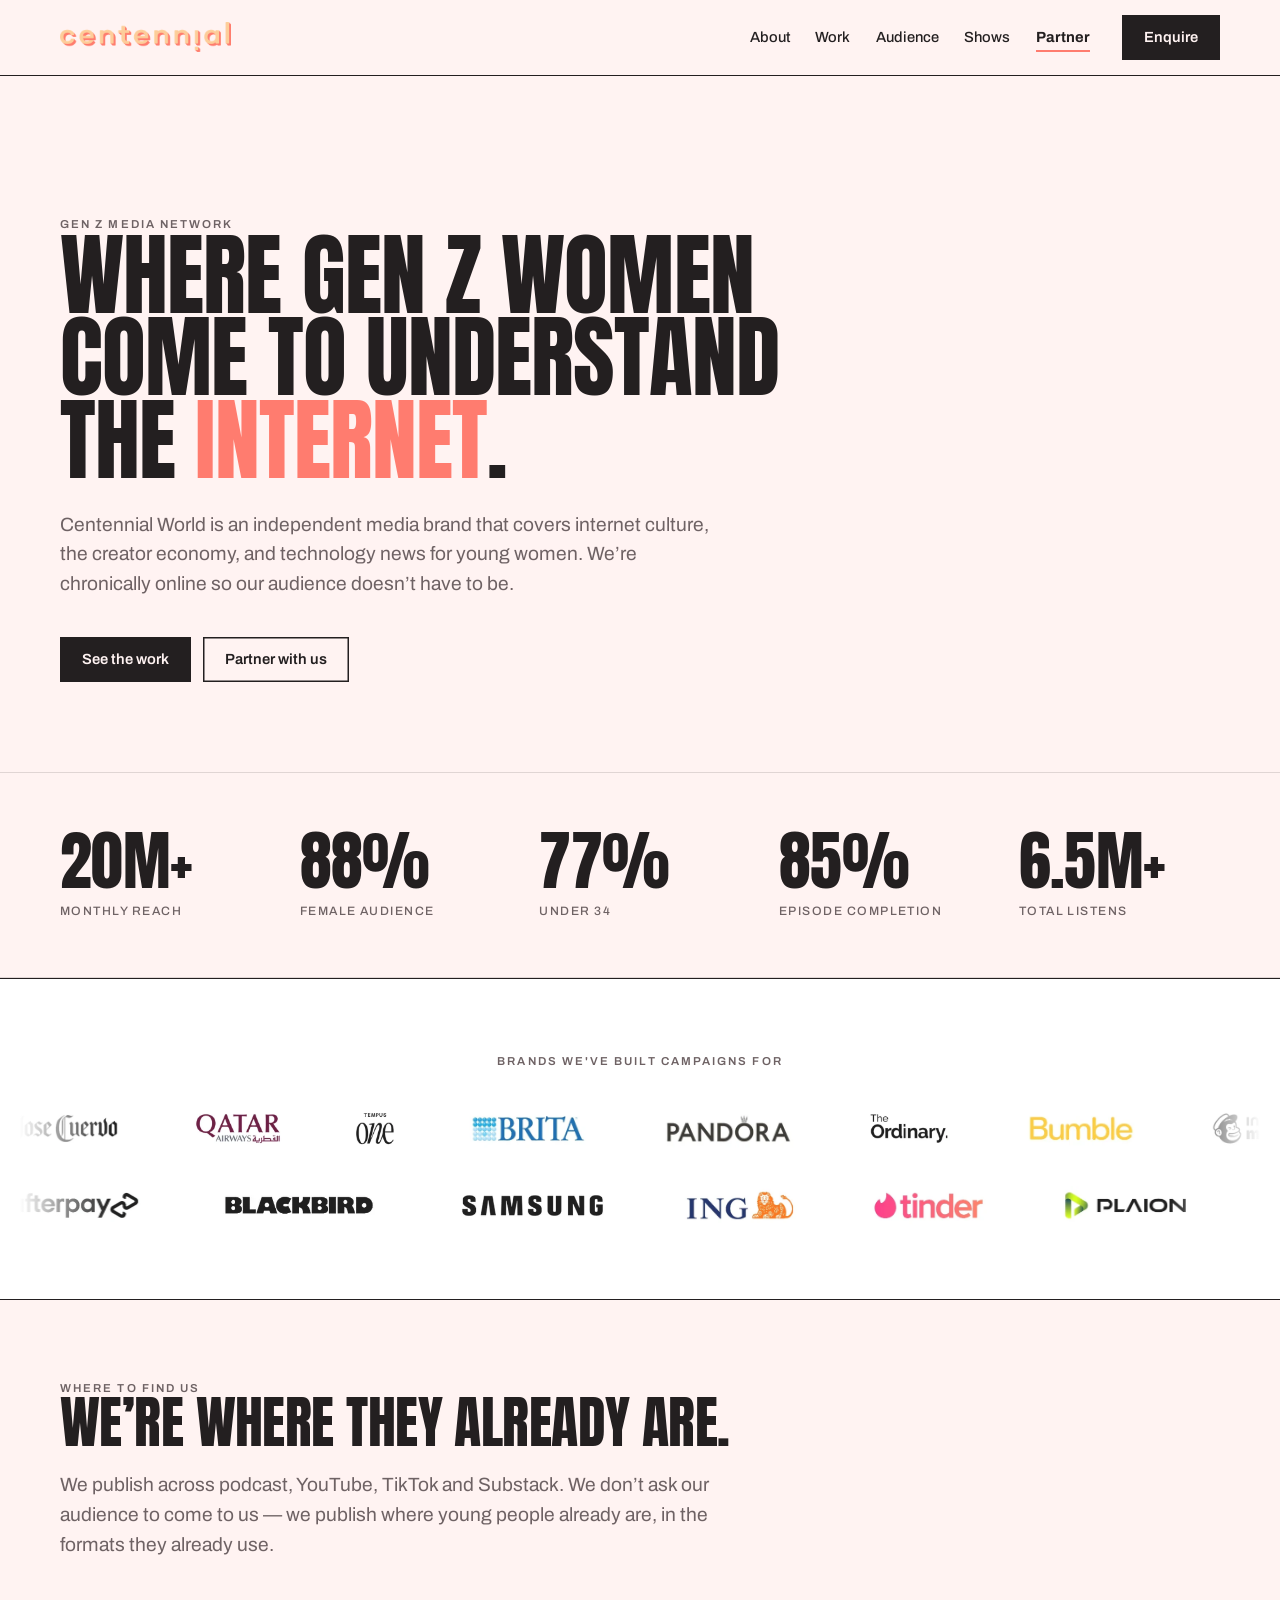
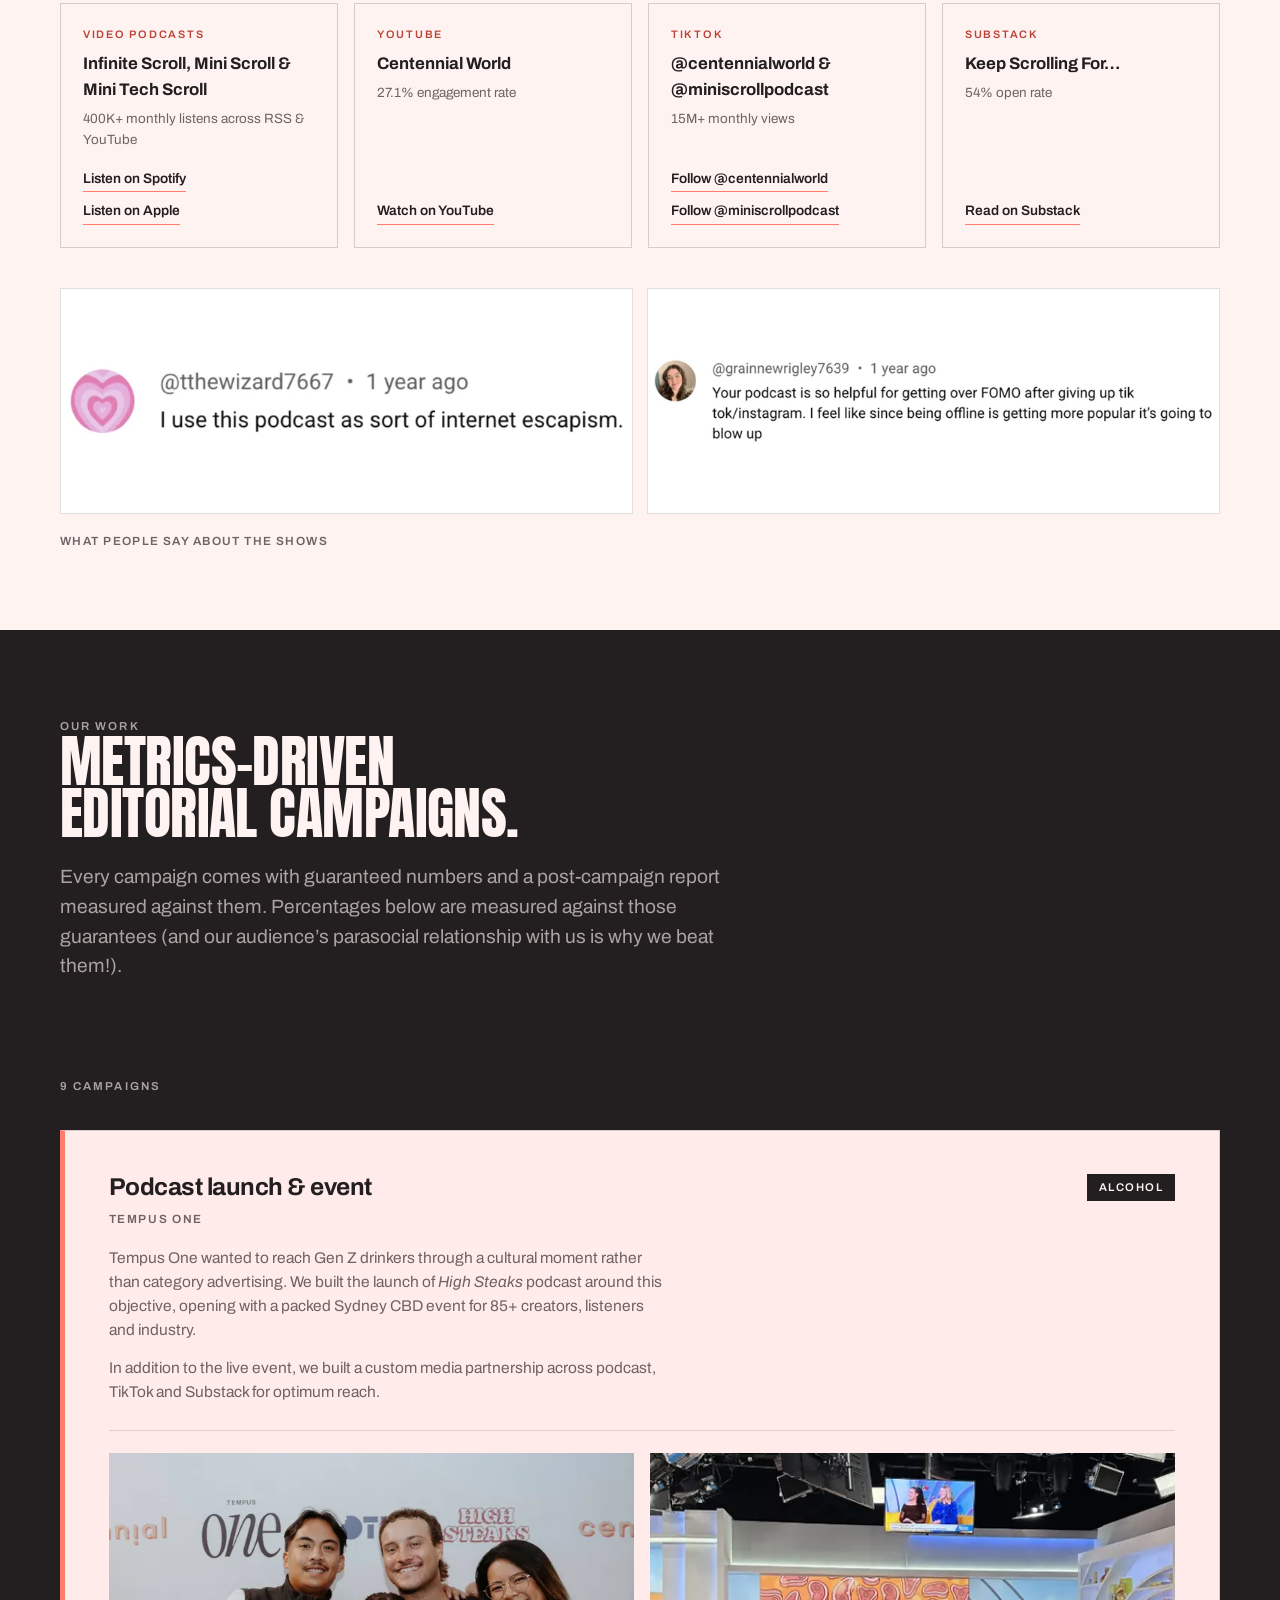
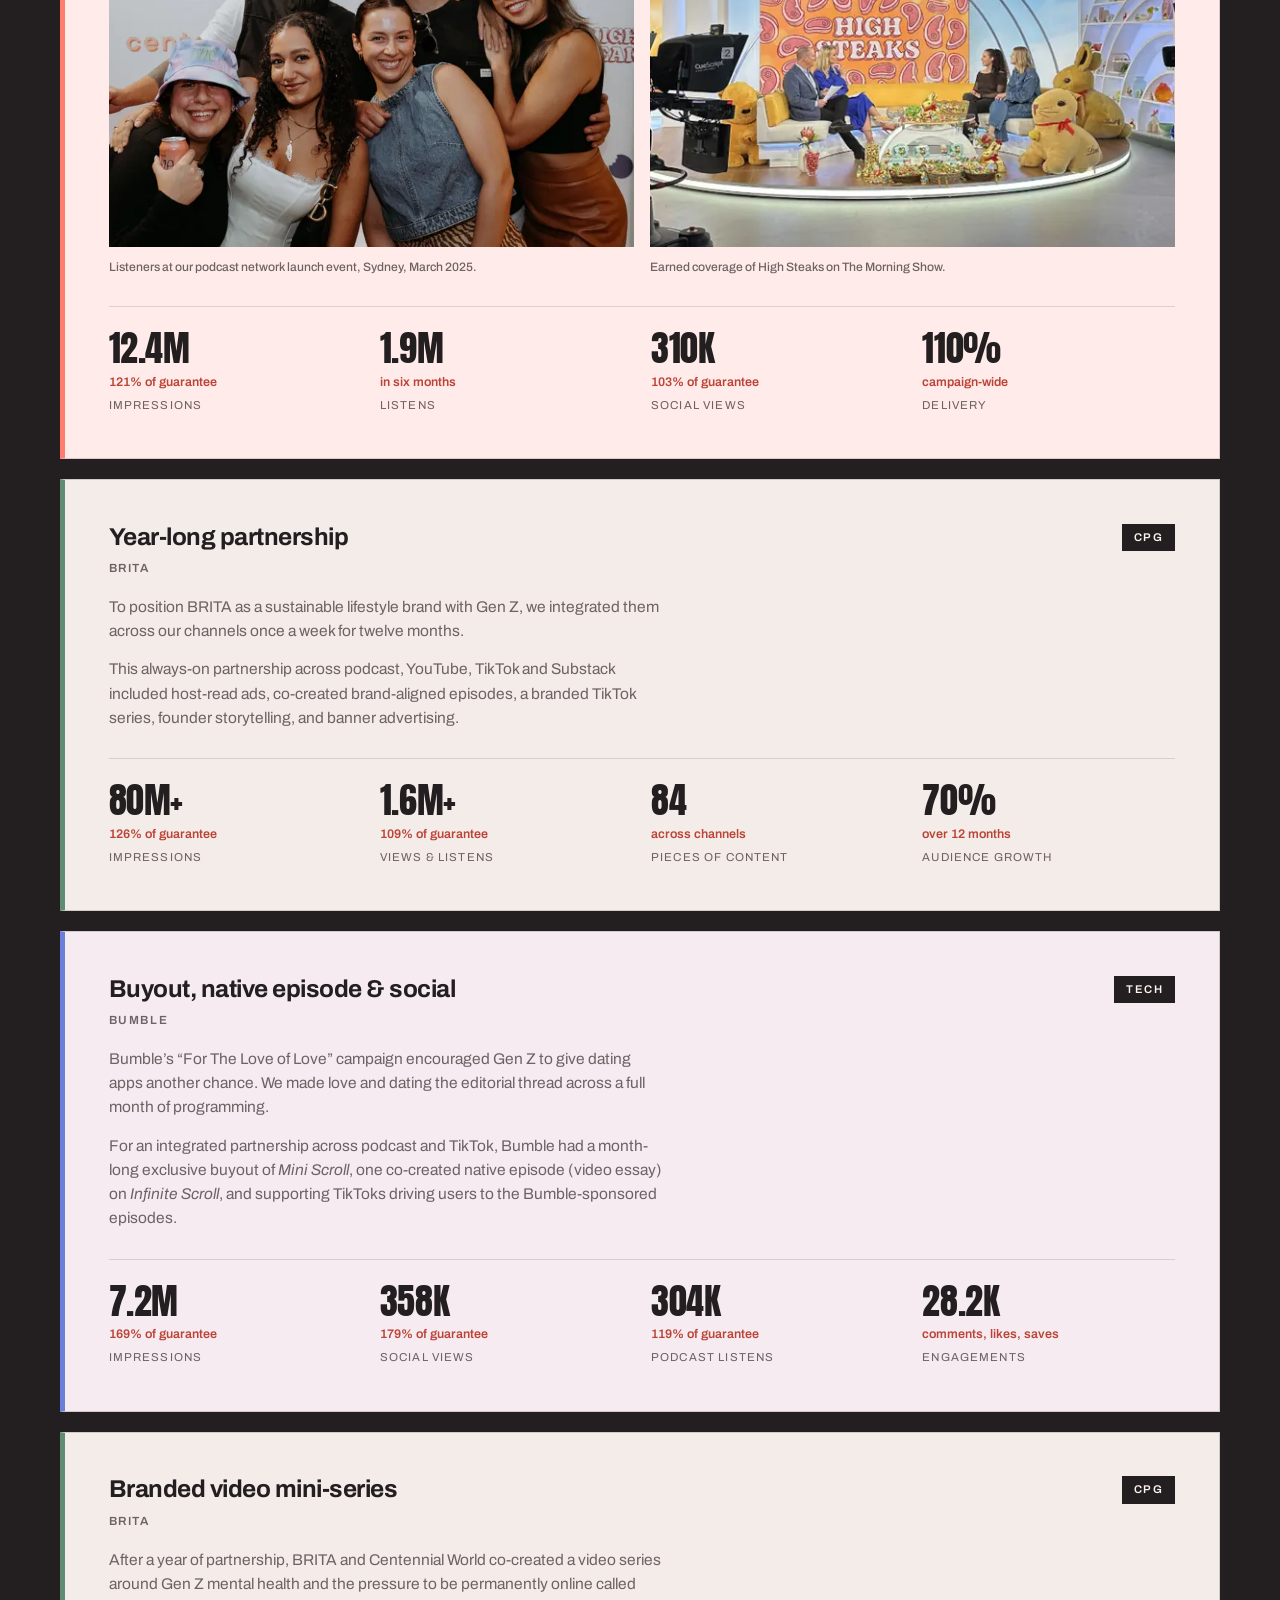
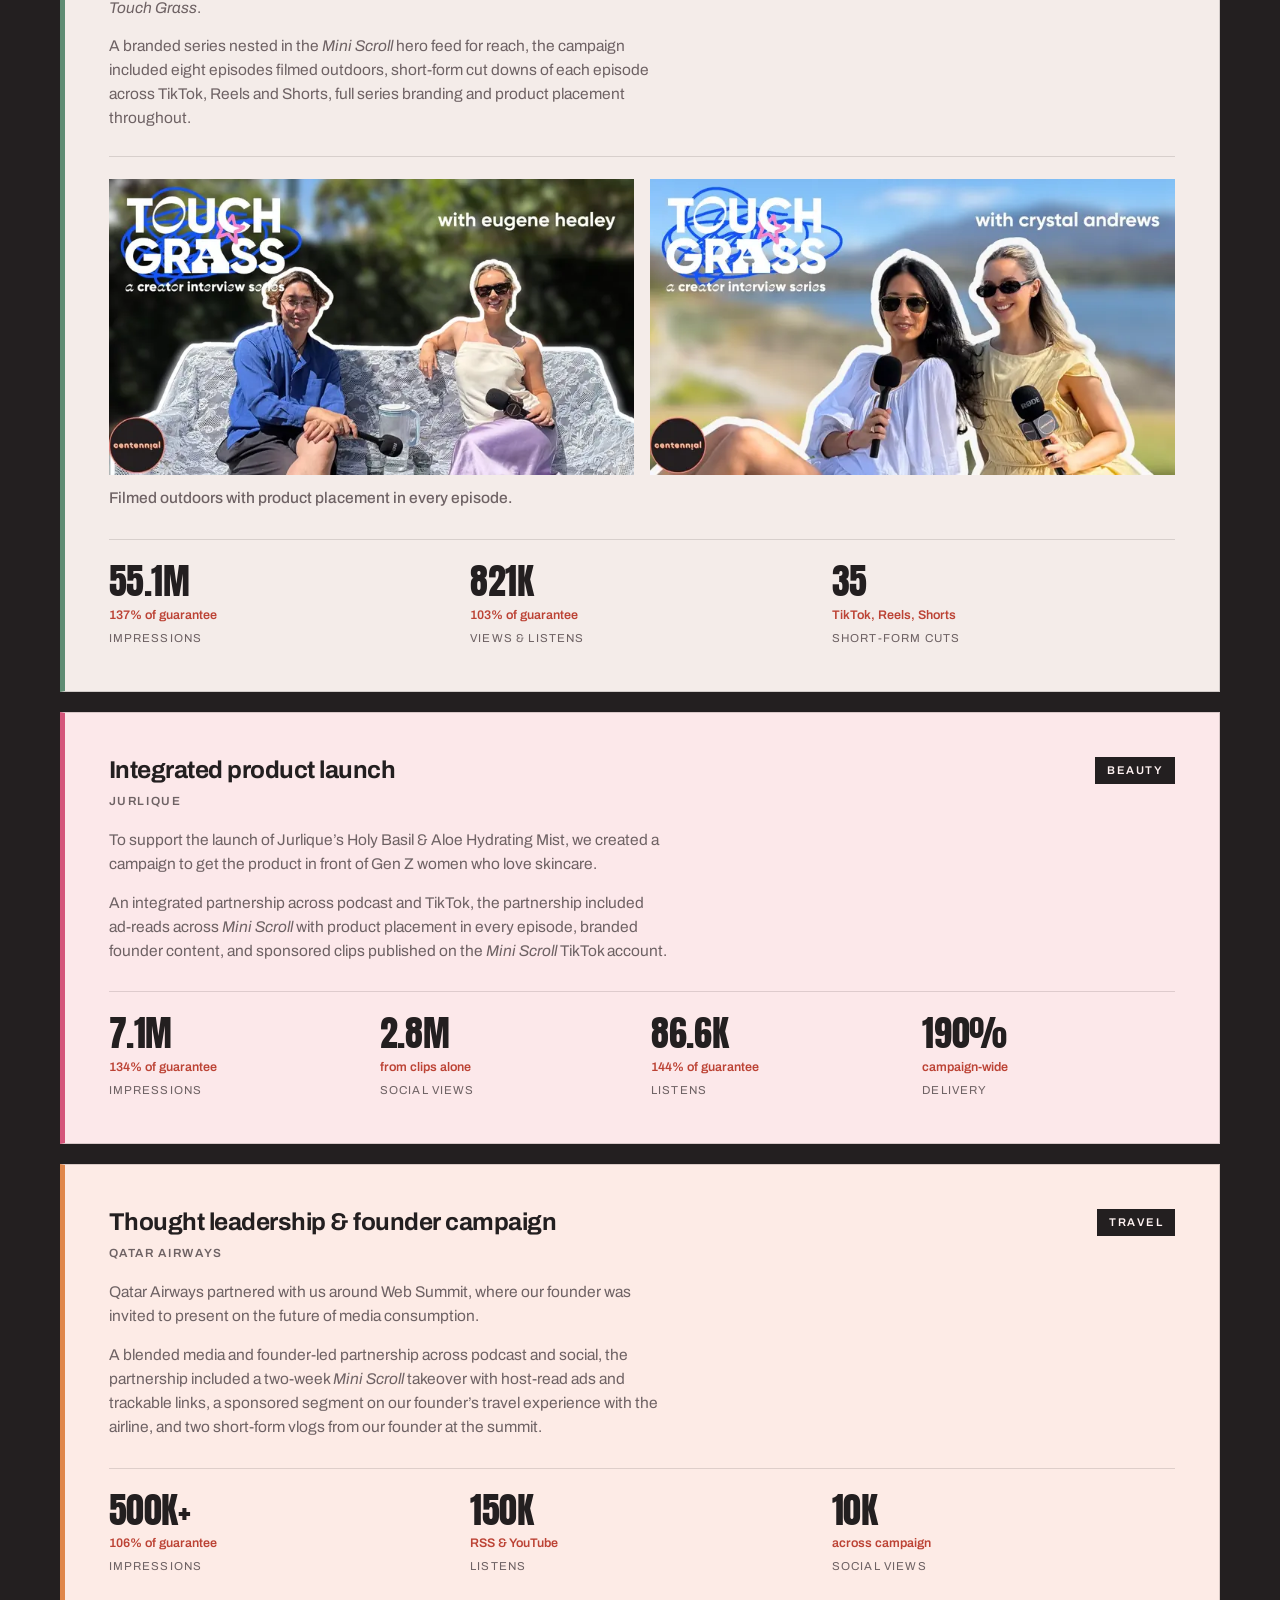
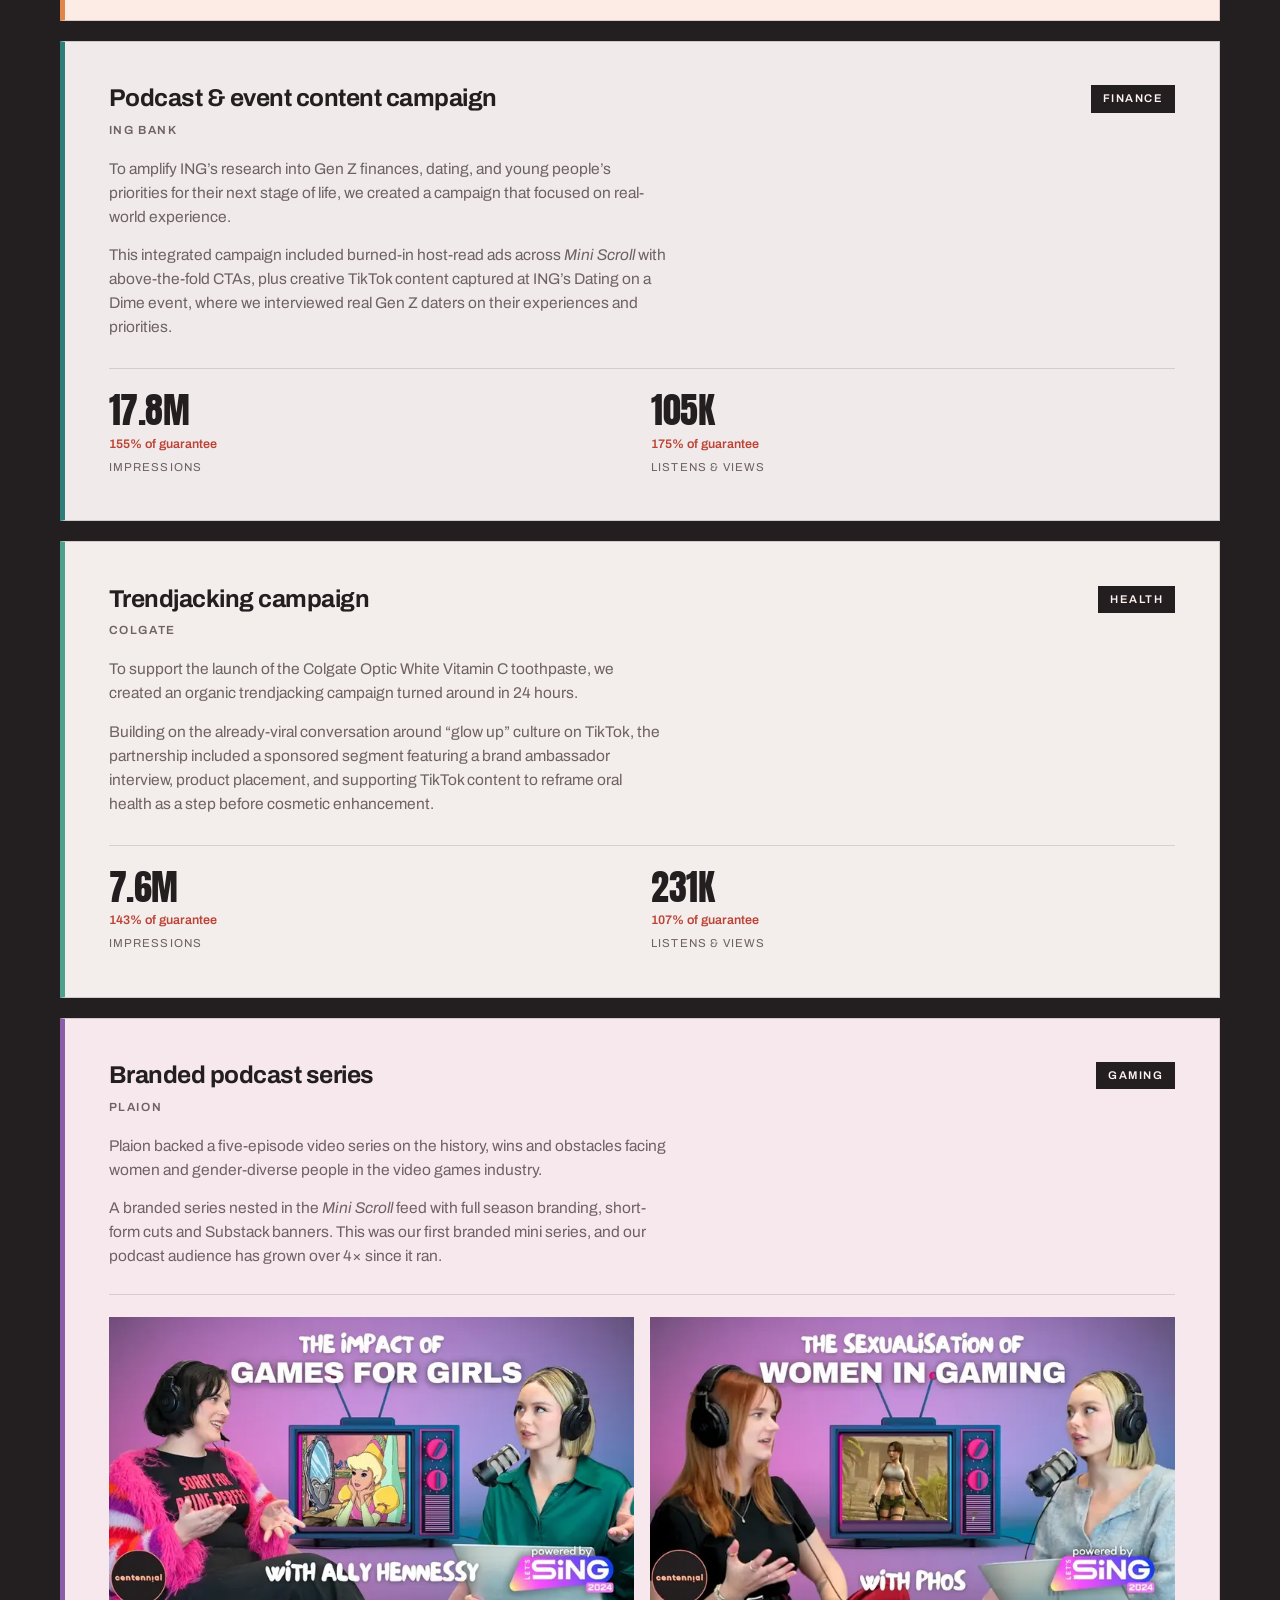
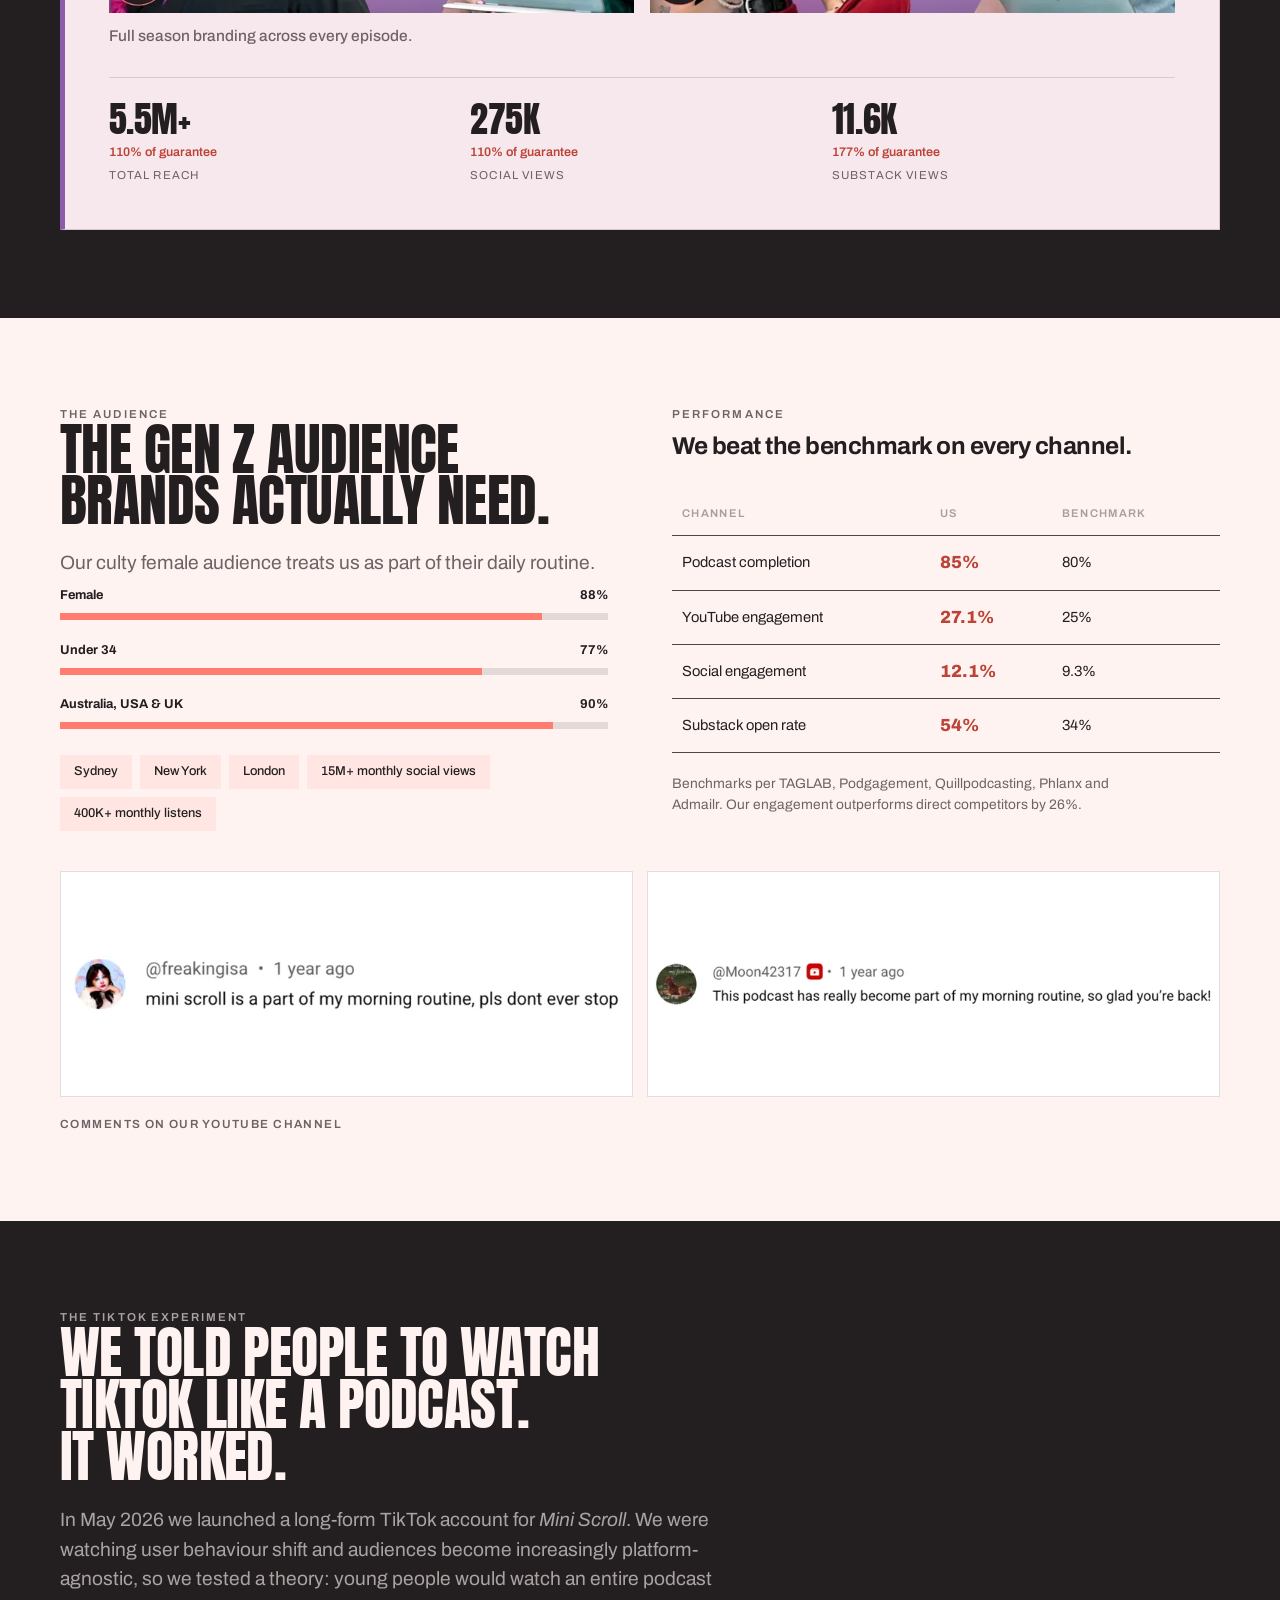
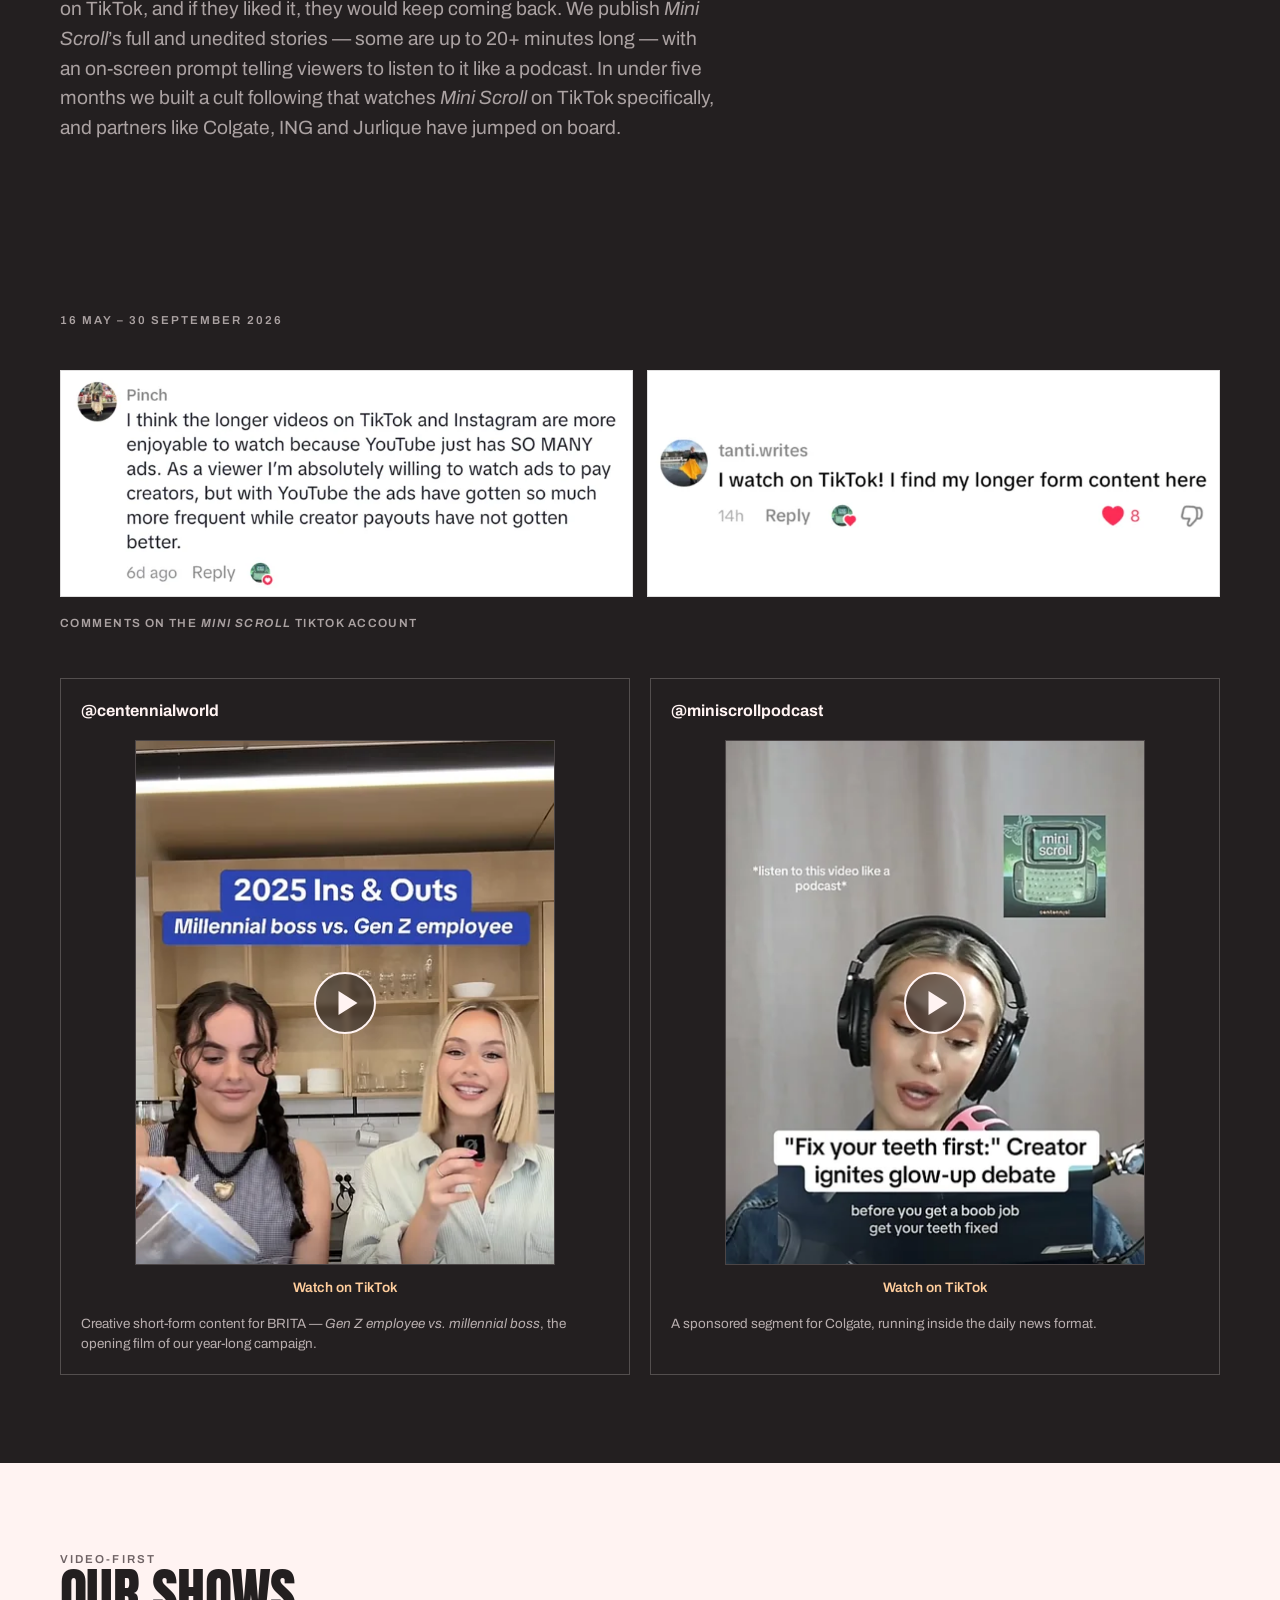
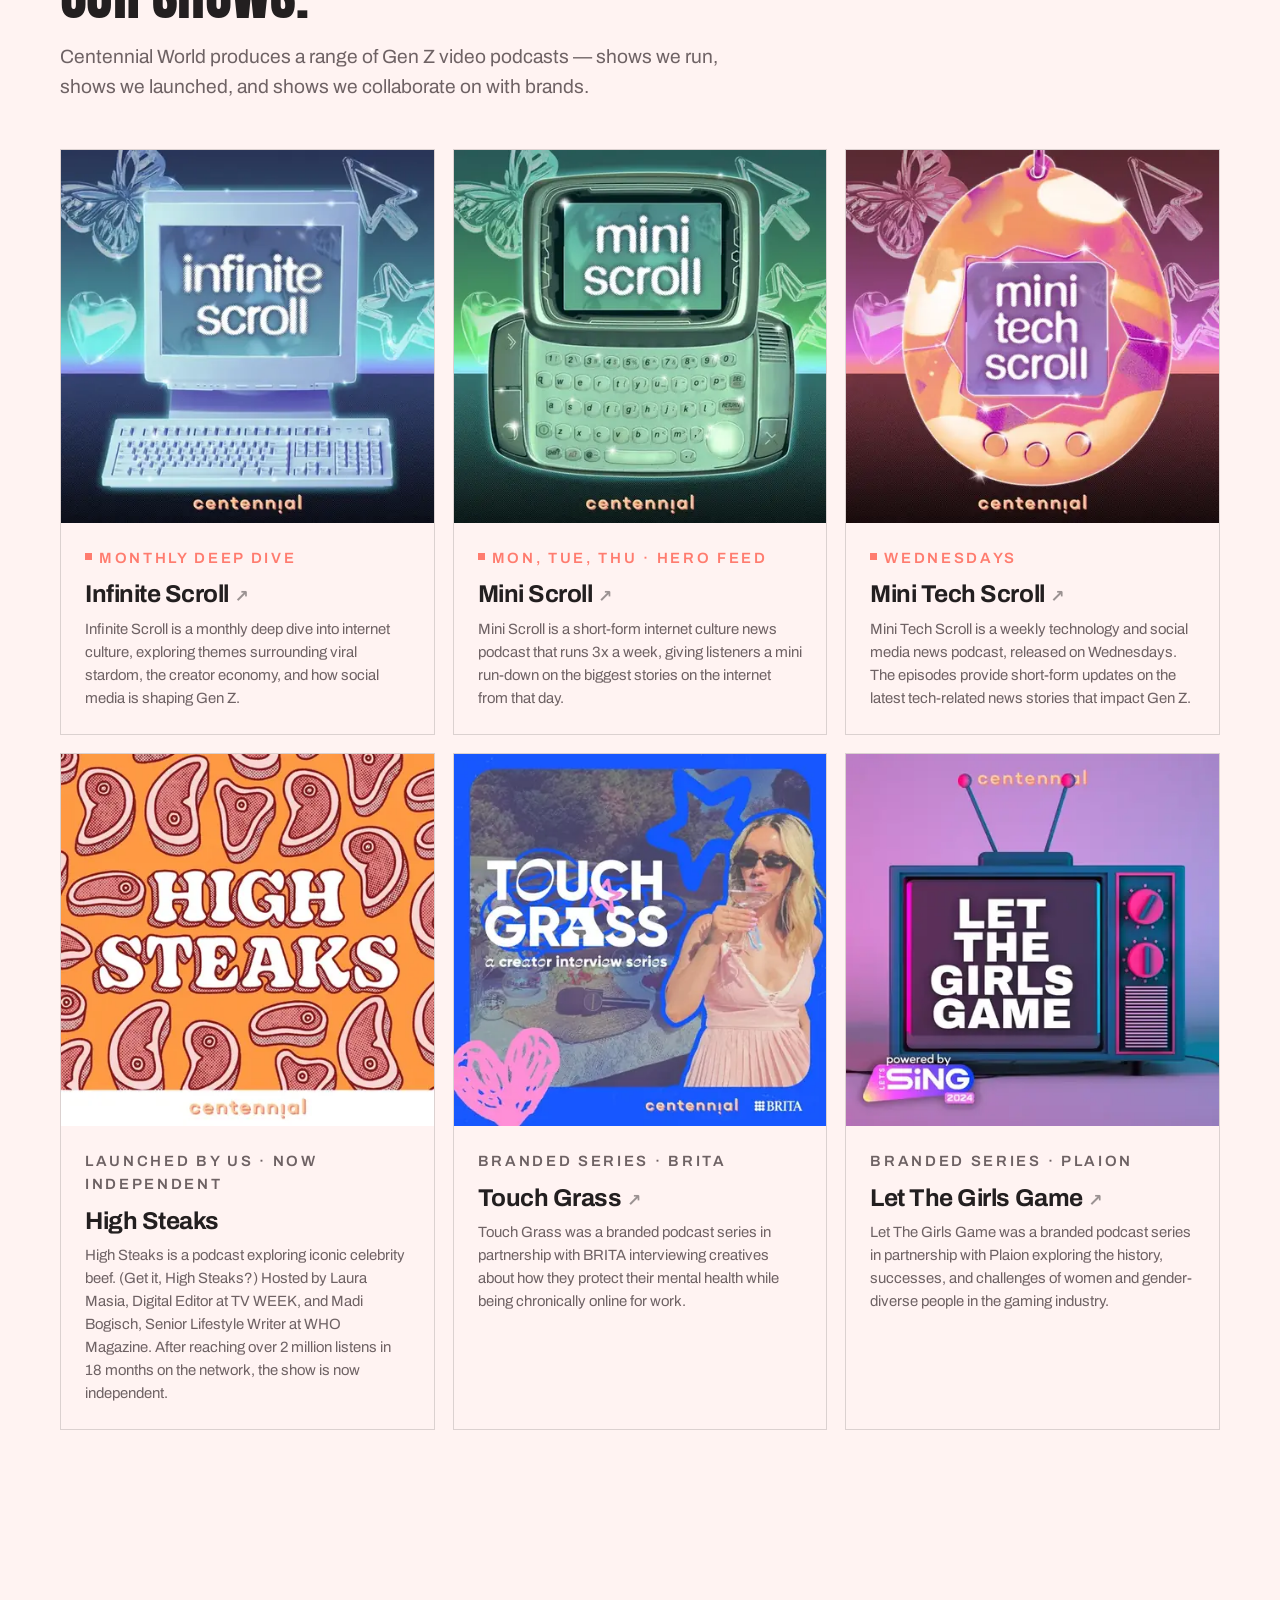
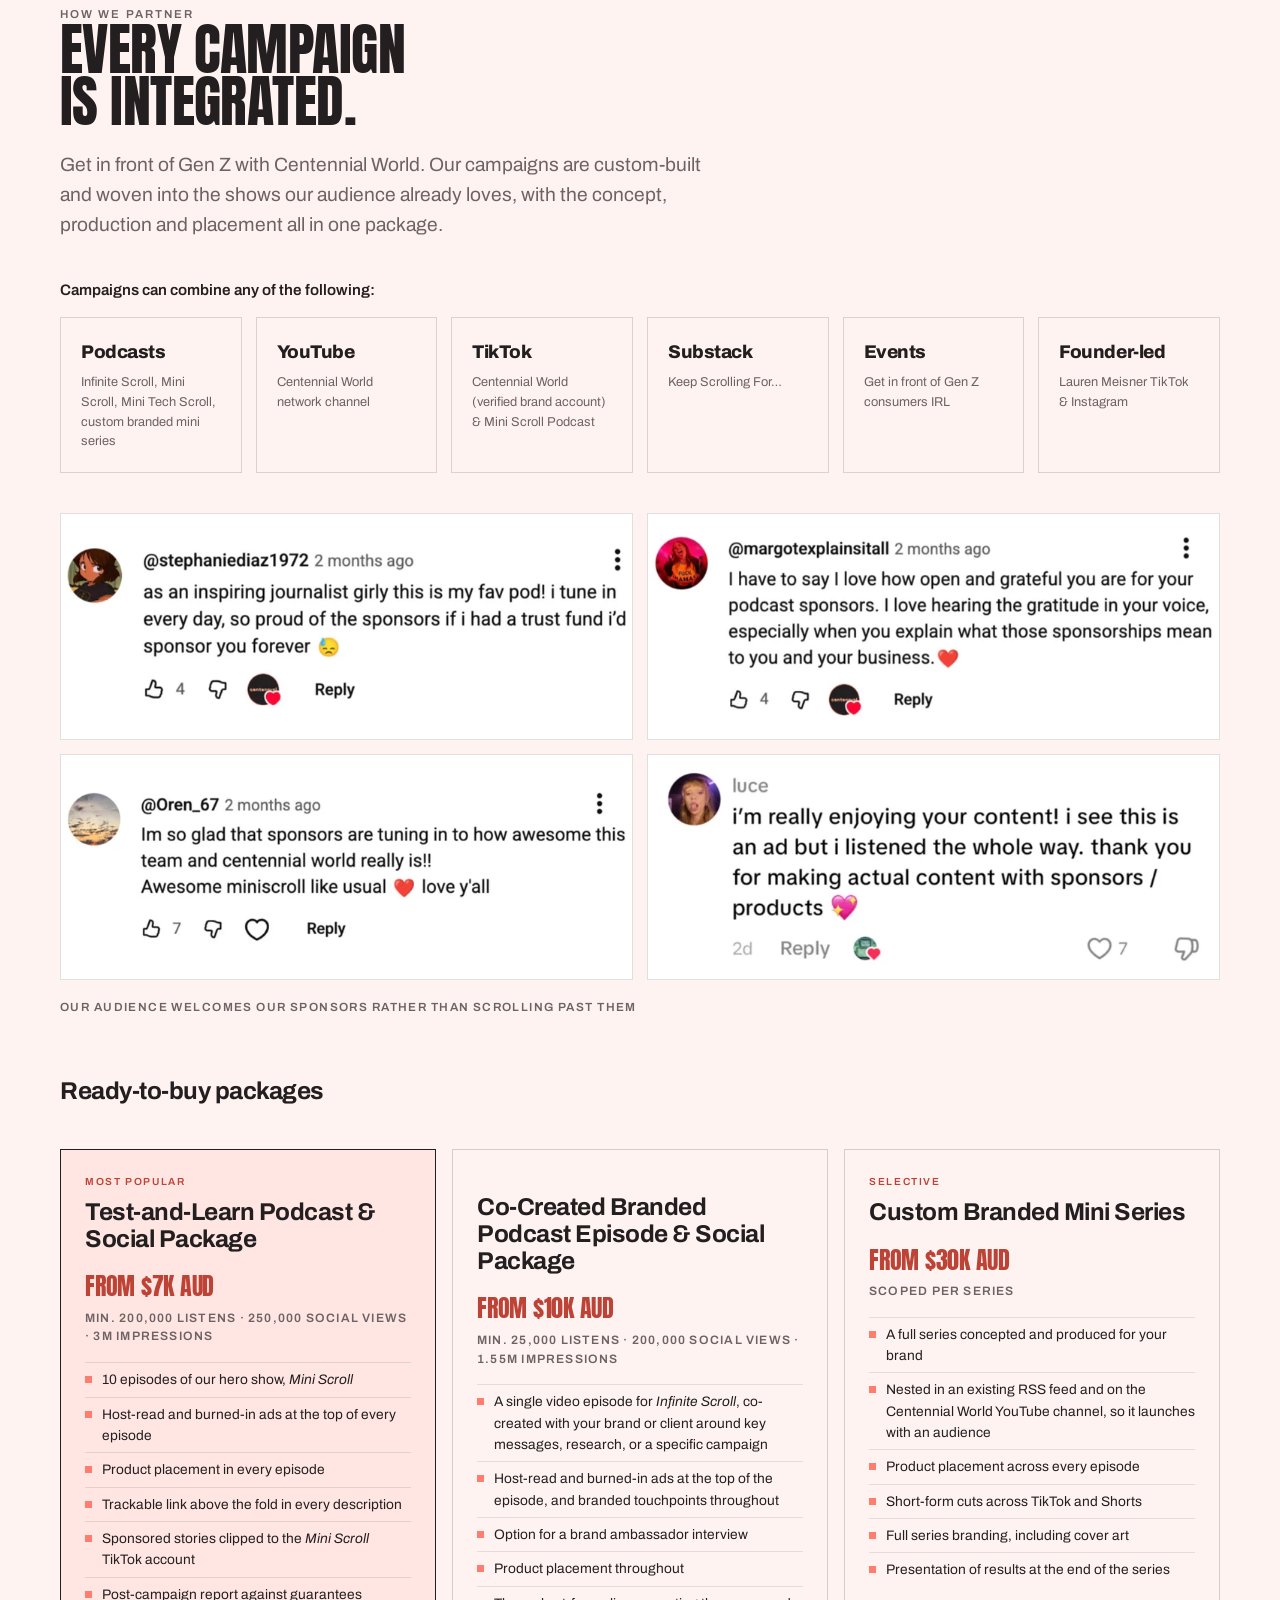
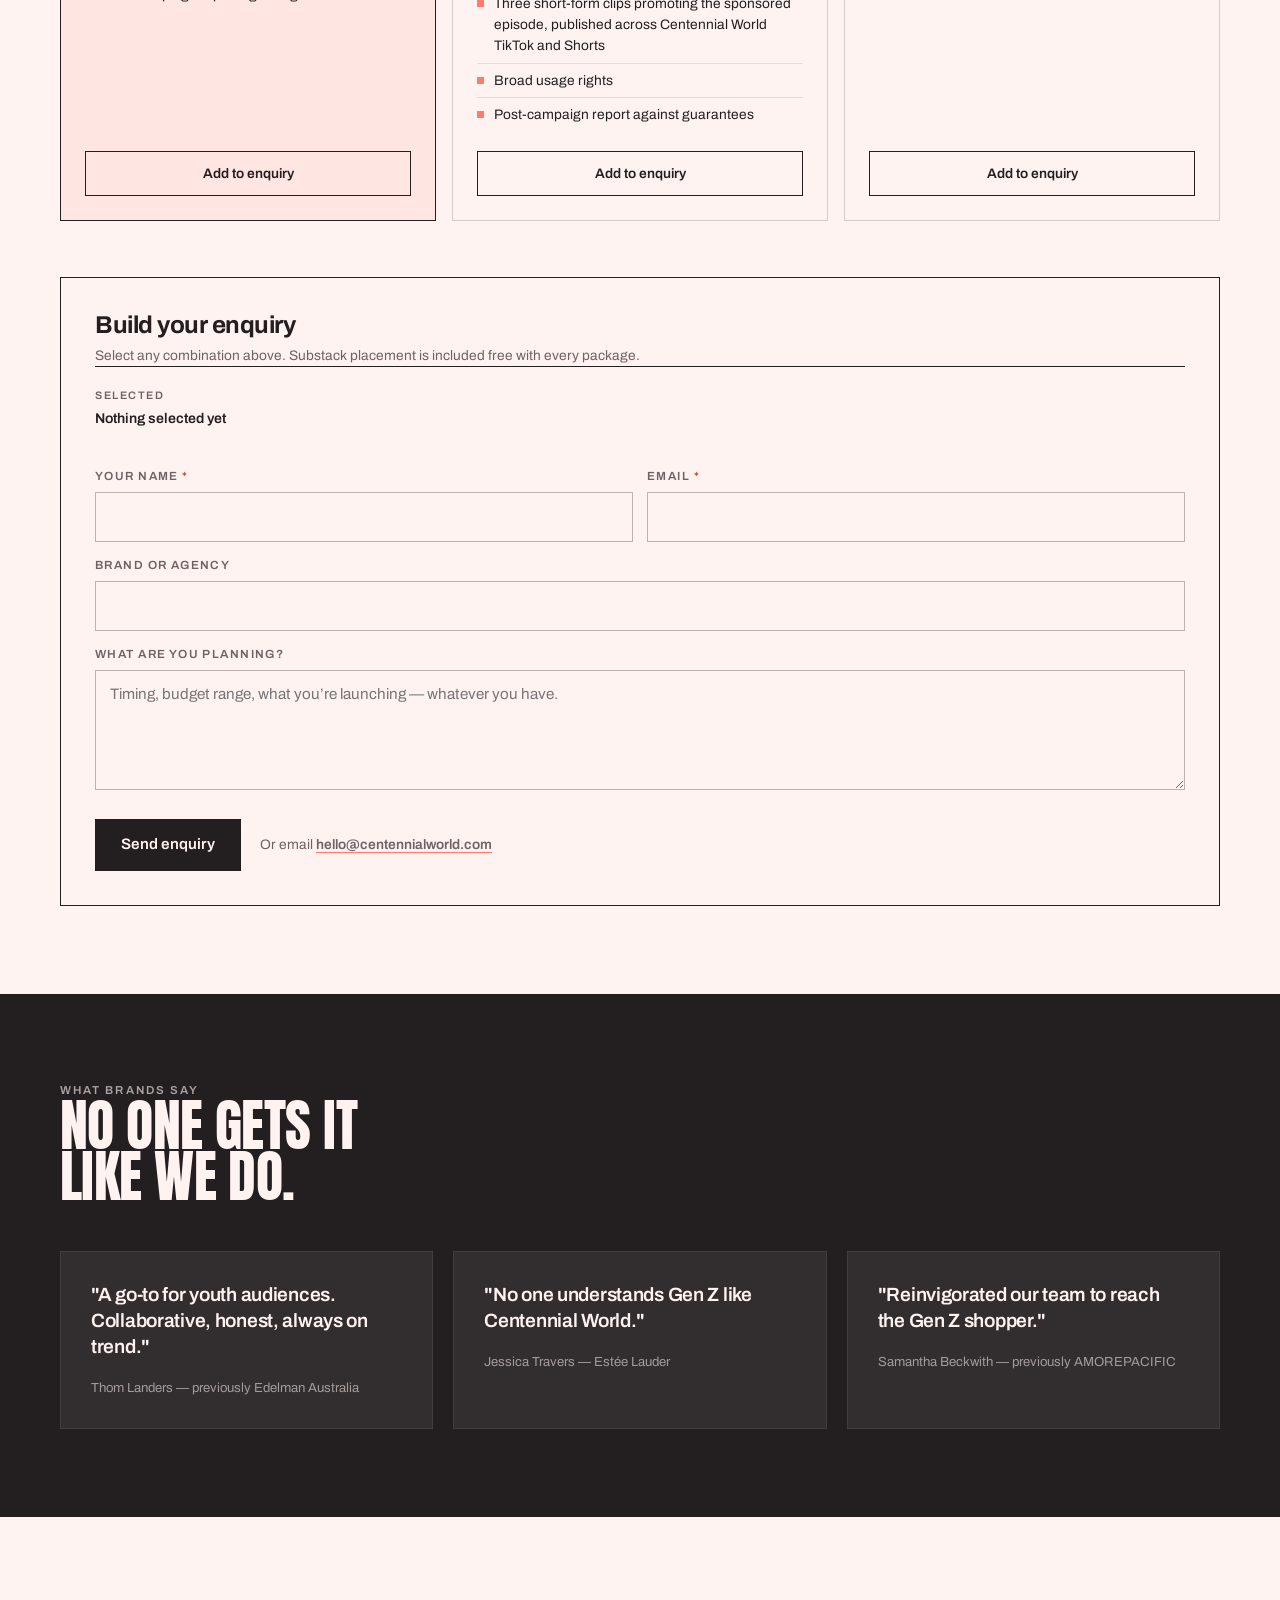
==== index.html @ cc7237f5 "mobile logo edits" ====
<!doctype html>
<html lang="en-AU">
<head>
<meta charset="utf-8">
<meta name="viewport" content="width=device-width, initial-scale=1">
<title>Centennial World — Gen Z Media Network</title>
<meta name="description" content="Centennial World is an independent Gen Z media brand covering internet culture, the creator economy and technology news for young women. 20M+ reach a month, 88% female audience.">
<link rel="icon" href="favicon.ico?v=2" sizes="16x16 32x32 48x48">
<link rel="icon" href="icon-96.png?v=2" type="image/png" sizes="96x96">
<link rel="apple-touch-icon" href="apple-touch-icon.png?v=2">
<link rel="preconnect" href="https://fonts.googleapis.com">
<link rel="preconnect" href="https://fonts.gstatic.com" crossorigin>
<link href="https://fonts.googleapis.com/css2?family=Anton&family=Archivo:wght@400;500;600;700;800&display=swap" rel="stylesheet">
<style>
/* ============================================================
   BRAND TOKENS — swap these six values for Centennial World's
   real palette and the whole site changes. Nothing else to edit.
   ============================================================ */
:root{
  /* --- Centennial World brand palette --- */
  --paper:#FFF3F2;        /* blush white  */
  --paper-2:#FFE6E2;      /* derived mid-tint between blush white and soft pink */
  --ink:#231F20;          /* near black   */
  --ink-soft:#6E6264;
  --accent:#FF7C6F;       /* coral        */
  --accent-ink:#BC4335;   /* darkened coral — small text on light backgrounds only (4.85:1) */
  --apricot:#FFCD9C;      /* apricot — highlights on the dark band */
  --blush:#FEB7B2;        /* soft pink    */

  /* --- sector accents: each case study gets its own, all tuned to sit
         beside the coral/apricot base (see [data-cat] rules below) --- */
  --c-beverage:#FF7C6F;
  --c-cpg:#5F8C73;   /* eucalyptus — the olive read khaki against blush */
  --c-beauty:#D4557A;
  --c-tech:#6C7FD8;
  --c-finance:#2E7D7B;
  --c-gaming:#8B5CA8;
  --c-travel:#E0864A;
  --c-health:#4FA08C;

  --maxw:1240px;
  --display:"Anton",system-ui,sans-serif;        /* deck headline face */
  --body:"Archivo",system-ui,-apple-system,sans-serif;
  --ease:cubic-bezier(.22,1,.36,1);
}
*{box-sizing:border-box;margin:0;padding:0}
html{scroll-behavior:smooth}
body{
  background:var(--paper);color:var(--ink);
  font-family:var(--body);font-size:17px;line-height:1.55;
  -webkit-font-smoothing:antialiased;overflow-x:hidden;
}
.wrap{max-width:var(--maxw);margin:0 auto;padding:0 clamp(16px,4vw,40px)}
section{position:relative;scroll-margin-top:92px}
[tabindex="-1"]:focus{outline:none}  /* clears the sticky nav on anchor jumps */
a{color:inherit;text-decoration:none}

/* Anton carries the big headlines and figures, matching the decks.
   It ships in a single weight — never ask it for bold. */
h1,h2,.num{font-family:var(--display);font-weight:400;line-height:.92;letter-spacing:-.01em;text-transform:uppercase}
h1{font-size:clamp(2.7rem,7vw,6rem)}
h2{font-size:clamp(2rem,4.4vw,3.7rem)}
h3{font-family:var(--body);font-weight:700;font-size:clamp(1.25rem,1.9vw,1.6rem);line-height:1.1;letter-spacing:-.02em}
.eyebrow{
  font-family:var(--body);font-size:.72rem;font-weight:600;
  text-transform:uppercase;letter-spacing:.18em;color:var(--ink-soft);
}
.lede{font-size:clamp(1.05rem,1.5vw,1.3rem);color:var(--ink-soft);max-width:60ch}

/* ---------- reveal on scroll ---------- */
.rv{opacity:0;transform:translateY(26px);transition:opacity .9s var(--ease),transform .9s var(--ease);transition-delay:calc(var(--i,0)*70ms)}
.rv.in{opacity:1;transform:none}


/* ---------- nav ---------- */
/* Solid, not frosted glass — blur is a web-app tell, the kit is flat colour. */
nav{position:sticky;top:0;z-index:60;background:var(--paper);border-bottom:1px solid var(--ink)}
.nav-in{display:flex;align-items:center;gap:2rem;padding:15px clamp(16px,4vw,40px);max-width:var(--maxw);margin:0 auto}
.logo{margin-right:auto;display:flex;align-items:center}
.logo img{height:30px;width:auto;display:block}
.logo span{color:var(--accent)}
.nav-links{display:flex;gap:1.6rem;font-size:.92rem;font-weight:500}
.nav-links a{position:relative;padding:3px 0}
.nav-links a::after{content:"";position:absolute;left:0;bottom:0;height:2px;width:100%;background:var(--accent);transform:scaleX(0);transform-origin:left;transition:transform .35s var(--ease)}
.nav-links a:hover::after,.nav-links a[aria-current="true"]::after{transform:scaleX(1)}
.nav-links a[aria-current="true"]{font-weight:700}
#navmenu a[aria-current="true"]{color:var(--accent-ink)}
.btn{
  display:inline-block;background:var(--ink);color:var(--paper);
  padding:11px 22px;border-radius:0;font-weight:600;font-size:.92rem;
  transition:transform .3s var(--ease),background .3s;
}
.btn:hover{transform:translateY(-2px);background:var(--accent)}
.btn-ghost{background:transparent;color:var(--ink);box-shadow:inset 0 0 0 1.5px var(--ink)}
.btn-ghost:hover{background:var(--ink);color:var(--paper)}

/* ---- mobile / tablet navigation ----
   Below 860px the inline links are replaced by a disclosure menu. Without
   this there was no navigation at all on phones or tablet portrait. */
.navtoggle{display:none;font:inherit;font-size:.9rem;font-weight:600;cursor:pointer;
  background:transparent;color:var(--ink);border:1.5px solid var(--ink);padding:9px 14px;
  align-items:center;gap:8px;line-height:1}
.navtoggle .bars{display:inline-flex;flex-direction:column;gap:3px}
.navtoggle .bars i{display:block;width:16px;height:2px;background:currentColor;transition:transform .3s var(--ease),opacity .2s}
.navtoggle[aria-expanded="true"] .bars i:nth-child(1){transform:translateY(5px) rotate(45deg)}
.navtoggle[aria-expanded="true"] .bars i:nth-child(2){opacity:0}
.navtoggle[aria-expanded="true"] .bars i:nth-child(3){transform:translateY(-5px) rotate(-45deg)}
@media(max-width:860px){
  .nav-links{display:none}
  .navtoggle{display:inline-flex}
  .nav-in{gap:10px}
  #navmenu[hidden]{display:none}
  #navmenu{display:block;border-top:1px solid var(--ink);background:var(--paper)}
  #navmenu a{display:block;padding:15px clamp(16px,4vw,40px);font-size:1.05rem;font-weight:600;
    border-bottom:1px solid color-mix(in srgb,var(--ink) 12%,transparent)}
  #navmenu a:last-child{border-bottom:0}
  #navmenu a:active{background:var(--paper-2)}
}
@media(min-width:861px){#navmenu{display:none}}
/* narrow phones: drop the word, keep the icon (button keeps its aria-label) */
@media(max-width:430px){
  .navtoggle span:not(.bars){display:none}
  .navtoggle{padding:10px 12px}
  .nav-in{gap:8px;padding-left:16px;padding-right:16px}
  .logo img{height:26px}
  nav .btn{padding:10px 15px;font-size:.86rem}
}

/* ---------- hero ---------- */
.hero{padding:clamp(70px,11vw,140px) 0 clamp(50px,7vw,90px)}
.hero h1{max-width:19ch}
.hero h1 .ln{display:block;overflow:hidden}
.hero h1 .ln i{display:block;font-style:normal;transform:translateY(105%);transition:transform 1.05s var(--ease);transition-delay:calc(var(--i)*110ms)}
.ready .hero h1 .ln i{transform:none}
.hero h1 em{font-style:normal;color:var(--accent)}
.hero .lede{margin-top:1.8rem}
.cta-row{display:flex;gap:12px;flex-wrap:wrap;margin-top:2.4rem}

/* ---------- stat strip ---------- */
.stats{border-top:1px solid color-mix(in srgb,var(--ink) 14%,transparent);border-bottom:1px solid color-mix(in srgb,var(--ink) 14%,transparent);padding:clamp(34px,4.5vw,56px) 0}
.stat-grid{display:grid;grid-template-columns:repeat(auto-fit,minmax(150px,1fr));gap:clamp(20px,3vw,40px)}
.num{font-size:clamp(2.4rem,5vw,4rem);line-height:1;display:block}
.stat-grid p{font-size:.76rem;text-transform:uppercase;letter-spacing:.12em;color:var(--ink-soft);margin-top:.6rem;font-weight:500}

/* ---------- client wall ---------- */
.wall{background:#fff;padding:clamp(44px,6vw,74px) 0;overflow:hidden;position:relative;
  border-top:1px solid var(--ink);border-bottom:1px solid var(--ink)}
/* Soften both edges so a half-visible logo reads as a logo passing by rather
   than one that has been chopped. Matters most on a phone, where the viewport
   is narrow enough that an edge logo is a big share of what you can see. */
.wall::before,.wall::after{content:"";position:absolute;top:0;bottom:0;width:clamp(34px,9vw,110px);
  z-index:2;pointer-events:none}
.wall::before{left:0;background:linear-gradient(90deg,#fff 18%,rgba(255,255,255,0))}
.wall::after{right:0;background:linear-gradient(270deg,#fff 18%,rgba(255,255,255,0))}
.wall .eyebrow{text-align:center;margin-bottom:clamp(26px,3vw,42px)}
.wall-row{display:flex;gap:clamp(28px,5vw,74px);width:max-content;align-items:center}
@keyframes slide{from{transform:translateX(0)}to{transform:translateX(-50%)}}
.wall-row.a{animation:slide 48s linear infinite}
.wall-row.b{animation:slideR 56s linear infinite;margin-top:clamp(26px,3vw,44px)}
@keyframes slideR{from{transform:translateX(-50%)}to{transform:translateX(0)}}
/* Full colour, not greyscale — pale marks like Bumble's yellow disappear when
   desaturated, and these names are the credential. */
.wall img{height:clamp(24px,3vw,40px);width:auto;display:block;opacity:.88;transition:opacity .35s var(--ease),transform .35s var(--ease)}
.wall img:hover{opacity:1;transform:scale(1.07)}
/* Pause on hover only where there is a real pointer. On a touchscreen :hover
   sticks after a tap, which left the logos frozen mid-scroll. */
@media (hover:hover) and (pointer:fine){
  .wall:hover .wall-row{animation-play-state:paused}
}


/* ---------- dark block ---------- */
.dark{background:var(--ink);color:var(--paper)}
.dark .lede,.dark .eyebrow{color:color-mix(in srgb,var(--paper) 62%,var(--ink))}
.dark .num{color:var(--apricot)}

/* ---------- where to find us ---------- */
.find{padding:clamp(52px,6.5vw,80px) 0}
.find-grid{display:grid;grid-template-columns:repeat(auto-fit,minmax(230px,1fr));gap:16px;margin-top:clamp(28px,4vw,44px)}
.fc{border:1px solid color-mix(in srgb,var(--ink) 18%,transparent);padding:22px;display:flex;flex-direction:column;
  transition:transform .4s var(--ease),border-color .3s,background .3s}
.fc:hover{transform:translateY(-5px);border-color:var(--ink);background:var(--paper-2)}
.fc .plat{font-size:.68rem;text-transform:uppercase;letter-spacing:.16em;font-weight:600;color:var(--accent-ink)}
.fc strong{font-family:var(--body);font-weight:700;font-size:1.05rem;margin:.5rem 0 .35rem;display:block}
.fc .stat{font-size:.84rem;color:var(--ink-soft);margin-bottom:1.1rem}
.fc a{margin-top:auto;font-size:.86rem;font-weight:600;border-bottom:1.5px solid var(--accent);padding-bottom:2px;align-self:flex-start}
.fc a:hover{border-bottom-color:var(--ink)}

/* ---------- work / sticky stack ---------- */
.work{padding:clamp(56px,7vw,88px) 0}
/* sector filter */
.filters{display:flex;flex-wrap:wrap;gap:9px;margin-top:clamp(26px,3.4vw,40px)}
.filters button{
  font:inherit;font-size:.83rem;font-weight:500;cursor:pointer;
  padding:9px 17px;border-radius:0;
  background:transparent;color:inherit;
  border:1px solid color-mix(in srgb,currentColor 32%,transparent);
  transition:background .3s var(--ease),color .3s,border-color .3s,transform .3s var(--ease);
}
.filters button:hover{transform:translateY(-2px);border-color:currentColor}
.filters button[aria-pressed="true"]{background:var(--accent);color:var(--ink);border-color:var(--accent)}
.case[hidden]{display:none}
.stack{margin-top:clamp(22px,3vw,34px);display:flex;flex-direction:column;gap:20px}
.case{
  position:relative;color:var(--ink);
  background:var(--paper);border:1px solid color-mix(in srgb,var(--ink) 16%,transparent);
  border-radius:0;padding:clamp(24px,3.4vw,44px);
  transition:transform .45s var(--ease),border-color .45s var(--ease),border-left-width .45s var(--ease);
}
/* No drop shadow — the media kit is flat. The spine thickens instead. */
.case.in:hover{transform:translateY(-4px);border-color:var(--sector);border-left-width:12px}
/* Each sector carries its own colour — as a spine down the card and a 7%
   wash behind it. Kept decorative so no text ever sits on a risky contrast. */
.case{--sector:var(--accent);border-left:5px solid var(--sector);background:color-mix(in srgb,var(--sector) 7%,var(--paper))}
.case[data-cat="beverage"]{--sector:var(--c-beverage)}
.case[data-cat="cpg"]     {--sector:var(--c-cpg)}
.case[data-cat="beauty"]  {--sector:var(--c-beauty)}
.case[data-cat="tech"]    {--sector:var(--c-tech)}
.case[data-cat="finance"] {--sector:var(--c-finance)}
.case[data-cat="gaming"]  {--sector:var(--c-gaming)}
.case[data-cat="travel"]  {--sector:var(--c-travel)}
.case[data-cat="health"]  {--sector:var(--c-health)}
/* the work section sits on a dark band — stop those styles leaking into the light cards */
.case h3,.case .num{color:var(--ink)}
.case .res .over{color:var(--accent-ink)}
.case-top{display:flex;justify-content:space-between;align-items:flex-start;gap:1.3rem;margin-bottom:1.1rem}
.case-id{min-width:0}   /* lets the title shrink instead of pushing the tag down */
.case .tag{flex:0 0 auto;white-space:nowrap}
.case .brand{font-size:.74rem;text-transform:uppercase;letter-spacing:.14em;font-weight:600;color:var(--ink-soft);margin-top:.55rem}
.case p.did{margin-top:.9rem}
.tag{font-size:.7rem;text-transform:uppercase;letter-spacing:.14em;font-weight:600;background:var(--ink);color:var(--paper);padding:5px 12px;border-radius:0}
.case p{color:var(--ink-soft);max-width:62ch;font-size:.97rem}
.res{display:grid;grid-template-columns:repeat(auto-fit,minmax(130px,1fr));gap:18px;margin-top:1.8rem;padding-top:1.5rem;border-top:1px solid color-mix(in srgb,var(--ink) 14%,transparent)}
.res .num{font-size:clamp(1.7rem,2.8vw,2.3rem)}
.res .over{color:var(--accent);font-weight:600;font-size:.78rem;display:block;margin-top:.35rem}
.res p{font-size:.72rem;text-transform:uppercase;letter-spacing:.1em;margin-top:.3rem}

/* ---------- campaign photo inside a case study ---------- */
.case-photo{margin-top:1.6rem;padding-top:1.4rem;border-top:1px solid color-mix(in srgb,var(--ink) 14%,transparent)}
.case-photo figure{margin:0}
/* this one is a phone screenshot — capping it at its native width keeps it sharp */
.photo-pair{display:grid;grid-template-columns:1fr;gap:16px}
@media(min-width:780px){
  .photo-pair{grid-template-columns:1fr 1fr;align-items:start}
  /* a shared ratio so the two captions sit on the same line */
  .photo-pair img{aspect-ratio:4/3;object-fit:cover}
  .photo-pair.tall img{aspect-ratio:9/10}
  .photo-pair.wide img{aspect-ratio:16/9}
}
.case-photo img{width:100%;height:auto;display:block}
.case-photo figcaption,.pair-caption{font-size:.76rem;color:var(--ink-soft);margin-top:.7rem;font-weight:500}

/* ---------- audience proof inside a case study ---------- */
.case-proof{margin-top:1.6rem;padding-top:1.4rem;border-top:1px solid color-mix(in srgb,var(--ink) 14%,transparent)}
.case-proof p{font-size:.7rem;text-transform:uppercase;letter-spacing:.13em;font-weight:600;color:var(--ink-soft);margin-bottom:.8rem}
.case-proof .shots{display:grid;grid-template-columns:1fr;gap:10px}
@media(min-width:780px){.case-proof .shots.two{grid-template-columns:1fr 1fr}}
.case-proof figure{margin:0;background:#fff;border:1px solid color-mix(in srgb,var(--ink) 14%,transparent)}
.case-proof img{width:100%;height:auto;display:block}

/* ---------- audience + perf table ---------- */
.aud{padding:clamp(56px,7vw,88px) 0}
.split{display:grid;grid-template-columns:1fr 1fr;gap:clamp(32px,5vw,70px);align-items:start}
@media(max-width:900px){.split{grid-template-columns:1fr}}
.perf{margin-top:2rem;width:100%;border-collapse:collapse;font-size:.92rem}
.perf th,.perf td{text-align:left;padding:13px 10px;border-bottom:1px solid color-mix(in srgb,var(--paper) 18%,var(--ink))}
.perf th{font-size:.7rem;text-transform:uppercase;letter-spacing:.12em;color:color-mix(in srgb,var(--paper) 60%,var(--ink));font-weight:600}
.perf .me{font-family:var(--body);font-weight:800;color:var(--accent-ink);font-size:1.1rem}
.dark .perf .me{color:var(--apricot)}  /* lime only ever sits on the dark band */
.bars{display:flex;flex-direction:column;gap:1.3rem;margin-top:.5rem}
.bar-row span{font-size:.8rem;display:flex;justify-content:space-between;margin-bottom:.45rem;font-weight:500}
.bar{height:7px;border-radius:0;background:color-mix(in srgb,var(--ink) 12%,transparent);overflow:hidden}
.bar i{display:block;height:100%;width:0;background:var(--accent);border-radius:0;transition:width 1.4s var(--ease)}
.in .bar i{width:var(--w)}

/* ---------- tiktok embeds ---------- */
.tt-grid{display:grid;grid-template-columns:repeat(auto-fit,minmax(300px,1fr));gap:20px;margin-top:clamp(30px,4vw,46px)}
.tt{border:1px solid color-mix(in srgb,var(--paper) 22%,var(--ink));padding:20px;min-height:260px;display:flex;flex-direction:column}
.tt-head{display:flex;justify-content:space-between;align-items:baseline;gap:1rem;margin-bottom:16px}
.tt-head strong{font-family:var(--body);font-weight:700;font-size:1rem}
.tt-head span{font-size:.78rem;color:var(--apricot);font-weight:600}
.tt-cap{margin-top:16px;font-size:.84rem;line-height:1.5;color:color-mix(in srgb,var(--paper) 68%,var(--ink))}
.tt-cover{display:block;max-width:420px;margin:0 auto;text-decoration:none;color:inherit}
.tt-shot{display:block;position:relative;overflow:hidden;background:#000;
  border:1px solid color-mix(in srgb,var(--paper) 18%,var(--ink))}
.tt-shot img{width:100%;height:auto;display:block;transition:transform .5s var(--ease),opacity .3s}
.tt-cover:hover .tt-shot img{transform:scale(1.03);opacity:.86}
.tt-pin{position:absolute;top:50%;left:50%;transform:translate(-50%,-50%);width:62px;height:62px;border-radius:50%;
  background:color-mix(in srgb,var(--ink) 55%,transparent);backdrop-filter:blur(2px);
  border:2px solid var(--paper);transition:background .3s}
.tt-pin::after{content:"";position:absolute;top:50%;left:55%;transform:translate(-50%,-50%);
  border-left:19px solid var(--paper);border-top:12px solid transparent;border-bottom:12px solid transparent}
.tt-cover:hover .tt-pin{background:var(--apricot);border-color:var(--apricot)}
.tt-cover:hover .tt-pin::after{border-left-color:var(--ink)}
.tt-cover:focus-visible{outline:2px solid var(--apricot);outline-offset:3px}
.tt-watch{display:block;margin-top:12px;text-align:center;font-size:.86rem;font-weight:600;color:var(--apricot)}
.tt-cover:hover .tt-watch{text-decoration:underline}
  border-bottom:1px solid currentColor}
.tt-cap em{font-style:italic}

/* ---------- audience comment wall ---------- */
/* One column, one width. Two columns left ragged gaps wherever the screenshots
   were different heights. --cw is set per group so the comment text inside each
   screenshot lands at roughly the same size as the body copy. */
.cwall{display:grid;grid-template-columns:1fr;gap:14px;margin-top:clamp(26px,3.4vw,40px);
  max-width:var(--cw,1160px)}
@media(min-width:720px){.cwall{grid-template-columns:1fr 1fr}}
.cwall figure{margin:0;background:#fff;border:1px solid color-mix(in srgb,var(--ink) 14%,transparent);
  transition:transform .4s var(--ease),border-color .3s}
.cwall figure:hover{transform:translateY(-4px);border-color:var(--ink)}
.cwall img{width:100%;height:auto;display:block}
.dark .cwall-note{color:color-mix(in srgb,var(--paper) 62%,var(--ink))}
.cwall-note{font-size:.74rem;text-transform:uppercase;letter-spacing:.12em;color:var(--ink-soft);font-weight:600;margin-top:1.1rem}

/* a pair of comments used as inline evidence */
.cpair{display:grid;grid-template-columns:1fr;gap:14px;margin-top:clamp(26px,3.4vw,40px)}
@media(min-width:900px){.cpair{grid-template-columns:1fr 1fr}}
.cpair figure{margin:0;background:#fff;border:1px solid color-mix(in srgb,var(--ink) 14%,transparent);
  transition:transform .4s var(--ease),border-color .3s}
.cpair figure:hover{transform:translateY(-4px);border-color:var(--ink)}
.cpair img{width:100%;height:auto;display:block}

/* linked show cards and episode thumbnails */
a.show{text-decoration:none;color:inherit}
a.show .show-body h3::after{content:"\2197";font-size:.7em;margin-left:.35em;opacity:.45;
  display:inline-block;transition:transform .3s var(--ease),opacity .3s}
a.show:hover .show-body h3::after{transform:translate(2px,-2px);opacity:1}
.case-photo a{display:block;position:relative}
.case-photo a::after{content:"\25B6";position:absolute;right:10px;bottom:10px;
  width:34px;height:34px;display:grid;place-items:center;font-size:.8rem;
  background:color-mix(in srgb,var(--ink) 80%,transparent);color:var(--paper);
  opacity:0;transition:opacity .3s var(--ease)}
.case-photo a:hover::after{opacity:1}

/* ---------- shows ---------- */
.shows{padding:clamp(56px,7vw,88px) 0}
.show-grid{display:grid;grid-template-columns:repeat(auto-fit,minmax(265px,1fr));gap:18px;margin-top:clamp(30px,4vw,48px)}
/* three up, so five shows read as 3 + 2 rather than leaving an orphan */
@media(min-width:1000px){.show-grid{grid-template-columns:repeat(3,1fr)}}
.show{border:1px solid color-mix(in srgb,var(--ink) 16%,transparent);border-radius:0;padding:0;display:flex;flex-direction:column;overflow:hidden;transition:transform .4s var(--ease),background .4s}
.show:hover{transform:translateY(-6px);background:var(--paper-2)}
.show-art{width:100%;aspect-ratio:1/1;object-fit:cover;display:block;transition:transform .7s var(--ease)}
.show:hover .show-art{transform:scale(1.04)}
.show-body{padding:24px}
.show .eyebrow{color:var(--accent)}
.show h3{margin:.7rem 0 .6rem}
.show p{font-size:.93rem;color:var(--ink-soft)}
/* Not dimmed — a show we launched and a series we built for a client are
   both credentials. The live marker carries the "currently running" signal. */
.past .eyebrow{color:var(--ink-soft)}
.live{display:flex;align-items:flex-start;gap:7px}
.live::before{
  content:"";width:7px;height:7px;flex:0 0 auto;margin-top:.42em;  /* holds the first line when the label wraps */
  border-radius:0;background:var(--accent);
  box-shadow:0 0 0 0 color-mix(in srgb,var(--accent) 70%,transparent);
  animation:pulse 2.4s var(--ease) infinite;
}
@keyframes pulse{70%{box-shadow:0 0 0 7px transparent}100%{box-shadow:0 0 0 0 transparent}}

/* ---------- formats ladder ---------- */
.fmt{padding:clamp(56px,7vw,88px) 0}
.ladder{margin-top:clamp(30px,4vw,48px);display:flex;flex-direction:column}
.rung{display:grid;grid-template-columns:auto 1fr auto;gap:1.6rem;align-items:center;padding:24px 0;border-top:1px solid color-mix(in srgb,var(--ink) 16%,transparent);transition:padding-left .4s var(--ease)}
.rung:last-child{border-bottom:1px solid color-mix(in srgb,var(--ink) 16%,transparent)}
.rung:hover{padding-left:14px}
.rung .n{font-family:var(--display);font-weight:400;font-size:1.15rem;color:var(--accent-ink);min-width:2ch}
.rung h3{font-size:clamp(1.1rem,1.7vw,1.4rem)}
.rung p{font-size:.9rem;color:var(--ink-soft);margin-top:.3rem}
.rung .arrow{font-size:1.3rem;opacity:0;transform:translateX(-8px);transition:all .4s var(--ease)}
.rung:hover .arrow{opacity:1;transform:none}
.rung.lead{background:var(--paper-2);margin:0 -12px;padding-left:12px;padding-right:12px;border-radius:0}
.rung.lead .n{color:var(--accent-ink)}

/* ---------- channel strip ---------- */
.chan-line{font-size:.95rem;font-weight:600;margin-top:clamp(26px,3.4vw,40px)}
.chan{display:grid;grid-template-columns:repeat(auto-fit,minmax(170px,1fr));gap:14px;margin-top:14px}
.ch{border:1px solid color-mix(in srgb,var(--ink) 16%,transparent);border-radius:0;padding:20px;transition:transform .4s var(--ease),border-color .4s}
.ch:hover{transform:translateY(-5px);border-color:var(--accent)}
.ch strong{font-family:var(--body);font-weight:800;font-size:1.15rem;letter-spacing:-.025em;display:block}
.ch span{font-size:.8rem;color:var(--ink-soft);display:block;margin-top:.4rem}


/* ---------- packages ---------- */
.packs{display:grid;grid-template-columns:1fr;gap:16px;margin-top:clamp(28px,4vw,44px)}
@media(min-width:620px){.packs{grid-template-columns:repeat(2,1fr)}}
@media(min-width:1000px){.packs{grid-template-columns:repeat(3,1fr)}}
.pack{border:1px solid color-mix(in srgb,var(--ink) 18%,transparent);padding:24px;display:flex;flex-direction:column;background:var(--paper);transition:transform .4s var(--ease),border-color .3s,background .3s}
.pack:hover{transform:translateY(-5px);border-color:var(--ink)}
.pack.flag{background:var(--paper-2);border-color:var(--ink)}
.pack .badge{font-size:.64rem;text-transform:uppercase;letter-spacing:.16em;font-weight:600;color:var(--accent-ink);min-height:1.1em;display:block}
.pack h3{margin:.55rem 0 .5rem}
.pack .one{font-size:.9rem;color:var(--ink-soft)}
.pack ul{list-style:none;margin:1.1rem 0 1.2rem;padding:0;font-size:.86rem}
.pack li{padding:6px 0 6px 17px;position:relative;border-top:1px solid color-mix(in srgb,var(--ink) 11%,transparent)}
.pack li::before{content:"";position:absolute;left:0;top:13px;width:7px;height:7px;background:var(--accent)}
.pack .price{font-family:var(--display);font-weight:400;font-size:1.5rem;text-transform:uppercase;letter-spacing:-.01em;margin:.5rem 0 .2rem;color:var(--accent-ink)}
.pack .min{font-size:.76rem;text-transform:uppercase;letter-spacing:.1em;color:var(--ink-soft);font-weight:600}
.pack ul{margin-top:1rem}
.pack .pick{margin-top:auto;font:inherit;font-size:.86rem;font-weight:600;cursor:pointer;padding:11px 16px;
  background:transparent;color:var(--ink);border:1.5px solid var(--ink);transition:background .3s,color .3s}
.pack .pick:hover{background:var(--ink);color:var(--paper)}
.pack[aria-selected="true"] .pick{background:var(--accent);border-color:var(--accent);color:var(--ink)}
.pack[aria-selected="true"]{border-color:var(--accent);border-width:2px}

/* ---------- enquiry builder ---------- */
.build{margin-top:clamp(34px,4.5vw,56px);border:1px solid var(--ink);padding:clamp(22px,3vw,34px);background:var(--paper)}
.build h3{margin-bottom:.4rem}
.build .hint{font-size:.86rem;color:var(--ink-soft)}
.addons{display:flex;flex-wrap:wrap;gap:9px;margin:1.3rem 0}
.addons label{font-size:.84rem;padding:9px 15px;border:1px solid color-mix(in srgb,var(--ink) 28%,transparent);cursor:pointer;user-select:none;transition:background .25s,border-color .25s}
/* visually hidden but still focusable and in tab order —
   zero width/height drops the input out of the tab sequence in some browsers */
.addons input{position:absolute;width:1px;height:1px;margin:-1px;padding:0;overflow:hidden;clip:rect(0 0 0 0);white-space:nowrap;border:0}
.addons label:has(input:checked){background:var(--ink);color:var(--paper);border-color:var(--ink)}
.addons label:focus-within{outline:2px solid var(--accent);outline-offset:2px}
.summary{border-top:1px solid var(--ink);padding-top:1.2rem;display:flex;justify-content:space-between;gap:1.4rem;flex-wrap:wrap;align-items:flex-end}
.summary dl{margin:0;font-size:.88rem}
.summary dt{font-size:.68rem;text-transform:uppercase;letter-spacing:.14em;color:var(--ink-soft);font-weight:600}
.summary dd{margin:.3rem 0 .9rem;font-weight:600}

/* ---------- enquiry form ---------- */
.frm{display:grid;grid-template-columns:1fr;gap:14px;margin-top:1.4rem}
@media(min-width:720px){.frm{grid-template-columns:1fr 1fr}.frm .wide{grid-column:1/-1}}
.frm label{display:block;font-size:.74rem;text-transform:uppercase;letter-spacing:.12em;
  font-weight:600;color:var(--ink-soft);margin-bottom:.45rem}
.frm input,.frm textarea{width:100%;font:inherit;font-size:.95rem;color:var(--ink);
  background:var(--paper);border:1.5px solid color-mix(in srgb,var(--ink) 30%,transparent);
  border-radius:0;padding:12px 14px;transition:border-color .25s}
.frm input:focus,.frm textarea:focus{outline:none;border-color:var(--accent)}
.frm textarea{min-height:120px;resize:vertical}
.frm .req{color:var(--accent-ink)}
/* spam honeypot — hidden from people, visible to bots */
.hp{position:absolute;left:-9999px;width:1px;height:1px;overflow:hidden}
.frm-actions{grid-column:1/-1;display:flex;align-items:center;gap:1.2rem;flex-wrap:wrap;margin-top:.4rem}
.frm button{font:inherit;font-size:.95rem;font-weight:600;cursor:pointer;padding:14px 26px;
  background:var(--ink);color:var(--paper);border:0;transition:background .3s,transform .3s var(--ease)}
.frm button:hover{background:var(--accent);color:var(--ink);transform:translateY(-2px)}
.frm button[disabled]{opacity:.5;cursor:default;transform:none}
.frm-alt{font-size:.86rem;color:var(--ink-soft)}
.frm-alt a{font-weight:600;border-bottom:1.5px solid var(--accent)}
.frm-status{grid-column:1/-1;font-size:.95rem;font-weight:600;padding:14px 16px;display:none}
.frm-status.ok{display:block;background:var(--paper-2);border-left:5px solid var(--c-cpg)}
.frm-status.err{display:block;background:var(--paper-2);border-left:5px solid var(--accent)}

/* ---------- quotes ---------- */
.quotes{padding:clamp(56px,7vw,88px) 0}
.q-grid{display:grid;grid-template-columns:repeat(auto-fit,minmax(275px,1fr));gap:20px;margin-top:clamp(30px,4vw,48px)}
.q{padding:30px;border-radius:0;background:color-mix(in srgb,var(--paper) 7%,var(--ink));border:1px solid color-mix(in srgb,var(--paper) 14%,var(--ink))}
.q blockquote{font-family:var(--body);font-weight:600;font-size:1.2rem;line-height:1.35;letter-spacing:-.015em}
.q cite{display:block;margin-top:1.1rem;font-style:normal;font-size:.82rem;color:color-mix(in srgb,var(--paper) 58%,var(--ink))}

/* ---------- founder ---------- */
.founder{padding:clamp(56px,7vw,88px) 0}
.chips{display:flex;flex-wrap:wrap;gap:8px;margin-top:1.6rem}
.chip{font-size:.8rem;padding:7px 14px;border-radius:0;background:var(--paper-2);font-weight:500}


#founder .lede,#founder .chips{max-width:68ch}
.founder-grid{display:grid;gap:clamp(30px,4vw,54px);align-items:start}
@media(min-width:900px){.founder-grid{grid-template-columns:minmax(0,1fr) 340px}}
.founder-photo{margin:0;max-width:420px}
.founder-photo img{width:100%;height:auto;display:block}
.founder-photo figcaption{font-size:.78rem;color:var(--ink-soft);margin-top:.7rem;font-weight:500}

/* ---------- final cta ---------- */
.end{padding:clamp(80px,11vw,150px) 0;text-align:center}
.end h2{max-width:22ch;margin:0 auto}
.end .lede{margin:1.5rem auto 0}
footer{padding:40px 0;border-top:1px solid color-mix(in srgb,var(--paper) 16%,var(--ink));font-size:.85rem}
.foot-in{display:flex;justify-content:space-between;gap:1.5rem;flex-wrap:wrap;color:color-mix(in srgb,var(--paper) 58%,var(--ink))}
.foot-in a:hover{color:var(--apricot)}

/* ---------- scroll progress ---------- */
#prog{position:fixed;top:0;left:0;height:3px;background:var(--accent);z-index:99;width:0}

/* ---------- editorial note ---------- */
.note{background:var(--apricot);color:var(--ink);padding:18px 0;font-size:.86rem;font-weight:500}
.note b{font-weight:600}

/* touch widths: every control clears the 44px minimum target size */
@media(max-width:860px){
  .filters button{padding:12px 18px}
  .pack .pick{padding:14px 16px}
  .btn{padding:13px 22px}
  .addons label{padding:12px 16px}
  .fc a,.rung{min-height:44px}
  /* these two sit in the sticky bar and carry more specific padding rules,
     so size them directly rather than fighting over padding */
  nav .btn,.navtoggle{min-height:44px;display:inline-flex;align-items:center;justify-content:center}
}

@media (prefers-reduced-motion:reduce){
  *,*::before,*::after{animation-duration:.01ms!important;animation-iteration-count:1!important;transition-duration:.01ms!important}
  .rv{opacity:1;transform:none}
  .hero h1 .ln i{transform:none}
  html{scroll-behavior:auto}
}
</style>
</head>
<body>
<div id="prog"></div>



<nav>
  <div class="nav-in">
    <a href="/" class="logo" aria-label="Centennial World home"><img src="logo-wordmark.webp?v=2" alt="Centennial World" width="480" height="84"></a>
    <div class="nav-links">
      <a href="#find">About</a>
      <a href="#work">Work</a>
      <a href="#audience">Audience</a>
      <a href="#shows">Shows</a>
      <a href="#formats">Partner</a>
    </div>
    <a href="#enquiry" class="btn">Enquire</a>
    <button class="navtoggle" id="navtoggle" type="button" aria-label="Menu" aria-expanded="false" aria-controls="navmenu">
      <span class="bars" aria-hidden="true"><i></i><i></i><i></i></span>
      <span>Menu</span>
    </button>
  </div>
  <div id="navmenu" hidden>
    <a href="#find">About</a><a href="#work">Work</a><a href="#audience">Audience</a>
    <a href="#shows">Shows</a><a href="#formats">Partner</a>
  </div>
</nav>

<section class="hero">
  <div class="wrap">
    <p class="eyebrow rv">Gen Z media network</p>
    <h1>
      <span class="ln" style="--i:0"><i>Where Gen&nbsp;Z women</i></span>
      <span class="ln" style="--i:1"><i>come to understand</i></span>
      <span class="ln" style="--i:2"><i>the <em>internet</em>.</i></span>
    </h1>
    <p class="lede rv" style="--i:4">Centennial World is an independent media brand that covers internet culture, the creator economy, and technology news for young women. We’re chronically online so our audience doesn’t have to be.</p>
    <div class="cta-row rv" style="--i:5">
      <a href="#work" class="btn">See the work</a>
      <a href="#formats" class="btn btn-ghost">Partner with us</a>
    </div>
  </div>
</section>

<section class="stats">
  <div class="wrap stat-grid" id="statstrip">
    <div class="rv" style="--i:0"><span class="num" data-count="20" data-suffix="M+">0</span><p>Monthly reach</p></div>
    <div class="rv" style="--i:1"><span class="num" data-count="88" data-suffix="%">0</span><p>Female audience</p></div>
    <div class="rv" style="--i:2"><span class="num" data-count="77" data-suffix="%">0</span><p>Under 34</p></div>
    <div class="rv" style="--i:3"><span class="num" data-count="85" data-suffix="%">0</span><p>Episode completion</p></div>
    <div class="rv" style="--i:4"><span class="num" data-count="6.5" data-suffix="M+" data-dec="1">0</span><p>Total listens</p></div>
  </div>
</section>

<section class="wall" aria-label="Selected clients">
  <p class="eyebrow">Brands we've built campaigns for</p>
  <div class="wall-row a"><img src="client-jose-cuervo.webp" alt="Jose Cuervo" loading="lazy"><img src="client-qatar-airways.webp" alt="Qatar Airways" loading="lazy"><img src="client-tempus-one.webp" alt="Tempus One" loading="lazy"><img src="client-brita.webp" alt="BRITA" loading="lazy"><img src="client-pandora.webp" alt="Pandora" loading="lazy"><img src="client-the-ordinary.webp" alt="The Ordinary" loading="lazy"><img src="client-bumble.webp" alt="Bumble" loading="lazy"><img src="client-mailchimp.webp" alt="Intuit Mailchimp" loading="lazy"><img src="client-jose-cuervo.webp" alt="Jose Cuervo" loading="lazy"><img src="client-qatar-airways.webp" alt="Qatar Airways" loading="lazy"><img src="client-tempus-one.webp" alt="Tempus One" loading="lazy"><img src="client-brita.webp" alt="BRITA" loading="lazy"><img src="client-pandora.webp" alt="Pandora" loading="lazy"><img src="client-the-ordinary.webp" alt="The Ordinary" loading="lazy"><img src="client-bumble.webp" alt="Bumble" loading="lazy"><img src="client-mailchimp.webp" alt="Intuit Mailchimp" loading="lazy"></div>
  <div class="wall-row b"><img src="client-afterpay.webp" alt="Afterpay" loading="lazy"><img src="client-blackbird.webp" alt="Blackbird" loading="lazy"><img src="client-samsung.webp" alt="Samsung" loading="lazy"><img src="client-ing.webp" alt="ING" loading="lazy"><img src="client-tinder.webp" alt="Tinder" loading="lazy"><img src="client-plaion.webp" alt="Plaion" loading="lazy"><img src="client-coach.webp" alt="Coach" loading="lazy"><img src="client-colgate.webp" alt="Colgate" loading="lazy"><img src="client-afterpay.webp" alt="Afterpay" loading="lazy"><img src="client-blackbird.webp" alt="Blackbird" loading="lazy"><img src="client-samsung.webp" alt="Samsung" loading="lazy"><img src="client-ing.webp" alt="ING" loading="lazy"><img src="client-tinder.webp" alt="Tinder" loading="lazy"><img src="client-plaion.webp" alt="Plaion" loading="lazy"><img src="client-coach.webp" alt="Coach" loading="lazy"><img src="client-colgate.webp" alt="Colgate" loading="lazy"></div>
</section>

<section class="find" id="find">
  <div class="wrap">
    <p class="eyebrow rv">Where to find us</p>
    <h2 class="rv" style="--i:1">We’re where they already are.</h2>
    <p class="lede rv" style="--i:2;margin-top:1.3rem">We publish across podcast, YouTube, TikTok and Substack. We don’t ask our audience to come to us — we publish where young people already are, in the formats they already use.</p>
    <div class="find-grid"><div class="fc rv" style="--i:0"><span class="plat">Video podcasts</span><strong>Infinite Scroll, Mini Scroll &amp; Mini Tech Scroll</strong><span class="stat">400K+ monthly listens across RSS &amp; YouTube</span><a href="https://open.spotify.com/show/18cqrQI7gMiVfxIMRAeULF" target="_blank" rel="noopener">Listen on Spotify</a><a href="https://podcasts.apple.com/au/podcast/infinite-scroll/id1499785732" target="_blank" rel="noopener" style="margin-top:.5rem">Listen on Apple</a></div><div class="fc rv" style="--i:1"><span class="plat">YouTube</span><strong>Centennial World</strong><span class="stat">27.1% engagement rate</span><a href="https://www.youtube.com/@centennialworldpodcastnetwork" target="_blank" rel="noopener">Watch on YouTube</a></div><div class="fc rv" style="--i:2"><span class="plat">TikTok</span><strong>@centennialworld &amp; @miniscrollpodcast</strong><span class="stat">15M+ monthly views</span><a href="https://www.tiktok.com/@centennialworld" target="_blank" rel="noopener">Follow @centennialworld</a><a href="https://tiktok.com/@miniscrollpodcast" target="_blank" rel="noopener" style="margin-top:.5rem">Follow @miniscrollpodcast</a></div><div class="fc rv" style="--i:3"><span class="plat">Substack</span><strong>Keep Scrolling For…</strong><span class="stat">54% open rate</span><a href="https://centennialworld.substack.com/" target="_blank" rel="noopener">Read on Substack</a></div></div>
    <div class="cwall"><figure class="rv" style="--i:0"><img src="comment-escapism.webp?v=2" alt="Audience comment" srcset="comment-escapism-sm.webp?v=2 760w, comment-escapism.webp?v=2 1440w" sizes="(min-width:720px) 573px, calc(100vw - 32px)" width="1440" height="567" loading="lazy"></figure><figure class="rv" style="--i:1"><img src="comment-fomo.webp?v=2" alt="Audience comment" srcset="comment-fomo-sm.webp?v=2 760w, comment-fomo.webp?v=2 1440w" sizes="(min-width:720px) 573px, calc(100vw - 32px)" width="1440" height="567" loading="lazy"></figure></div>
    <p class="cwall-note rv">What people say about the shows</p>
  
  </div>
</section>

<section class="work dark" id="work">
  <div class="wrap">
    <p class="eyebrow rv">Our work</p>
    <h2 class="rv" style="--i:1">Metrics-driven<br>editorial campaigns.</h2>
    <p class="lede rv" style="--i:2;margin-top:1.4rem">Every campaign comes with guaranteed numbers and a post-campaign report measured against them. Percentages below are measured against those guarantees (and our audience’s parasocial relationship with us is why we beat them!).</p>

    <div class="filters rv" style="--i:3" id="filters" role="group" aria-label="Filter case studies by sector">
      <button type="button" data-f="all" aria-pressed="true">All work</button>
      <button type="button" data-f="cpg" aria-pressed="false">CPG</button>
      <button type="button" data-f="beverage" aria-pressed="false">Alcohol</button>
      <button type="button" data-f="beauty" aria-pressed="false">Beauty</button>
      <button type="button" data-f="health" aria-pressed="false">Health</button>
      <button type="button" data-f="tech" aria-pressed="false">Tech</button>
      <button type="button" data-f="finance" aria-pressed="false">Finance</button>
      <button type="button" data-f="travel" aria-pressed="false">Travel</button>
      <button type="button" data-f="gaming" aria-pressed="false">Gaming</button>
    </div>
    <p class="eyebrow rv" style="--i:4;margin-top:1rem" id="fcount" aria-live="polite"></p>

    <div class="stack" id="stack">
      <article class="case rv" data-cat="beverage" style="--i:0">
        <div class="case-top">
          <div class="case-id"><h3>Podcast launch &amp; event</h3><p class="brand">Tempus One</p></div>
          <span class="tag">Alcohol</span>
        </div>
        <p>Tempus One wanted to reach Gen&nbsp;Z drinkers through a cultural moment rather than category advertising. We built the launch of <em>High Steaks</em> podcast around this objective, opening with a packed Sydney CBD event for 85+ creators, listeners and industry.</p>
        <p class="did">In addition to the live event, we built a custom media partnership across podcast, TikTok and Substack for optimum reach.</p>
        <div class="case-photo">
          <div class="photo-pair">
            <figure>
              <img src="event-high-steaks.webp"
                   srcset="event-high-steaks-sm.webp 700w, event-high-steaks.webp 1100w"
                   sizes="(min-width:780px) 500px, calc(100vw - 32px)"
                   alt="Guests at the High Steaks launch event in front of a Tempus One and Centennial World branded wall"
                   width="1100" height="959" loading="lazy">
              <figcaption>Listeners at our podcast network launch event, Sydney, March 2025.</figcaption>
            </figure>
            <figure>
              <img src="tv-high-steaks.webp"
                   srcset="tv-high-steaks-sm.webp 700w, tv-high-steaks.webp 811w"
                   sizes="(min-width:780px) 500px, calc(100vw - 32px)"
                   alt="High Steaks featured on a national morning television programme"
                   width="811" height="475" loading="lazy">
              <figcaption>Earned coverage of High Steaks on The Morning Show.</figcaption>
            </figure>
          </div>
        </div>
        <div class="res"><div><span class="num">12.4M</span><span class="over">121% of guarantee</span><p>Impressions</p></div><div><span class="num">1.9M</span><span class="over">in six months</span><p>Listens</p></div><div><span class="num">310K</span><span class="over">103% of guarantee</span><p>Social views</p></div><div><span class="num">110%</span><span class="over">campaign-wide</span><p>Delivery</p></div></div>
      </article>

      <article class="case rv" data-cat="cpg" style="--i:1">
        <div class="case-top">
          <div class="case-id"><h3>Year-long partnership</h3><p class="brand">BRITA</p></div>
          <span class="tag">CPG</span>
        </div>
        <p>To position BRITA as a sustainable lifestyle brand with Gen&nbsp;Z, we integrated them across our channels once a week for twelve months.</p>
        <p class="did">This always-on partnership across podcast, YouTube, TikTok and Substack included host-read ads, co-created brand-aligned episodes, a branded TikTok series, founder storytelling, and banner advertising.</p>
        <div class="res"><div><span class="num">80M+</span><span class="over">126% of guarantee</span><p>Impressions</p></div><div><span class="num">1.6M+</span><span class="over">109% of guarantee</span><p>Views &amp; listens</p></div><div><span class="num">84</span><span class="over">across channels</span><p>Pieces of content</p></div><div><span class="num">70%</span><span class="over">over 12 months</span><p>Audience growth</p></div></div>
      </article>

      <article class="case rv" data-cat="tech" style="--i:2">
        <div class="case-top">
          <div class="case-id"><h3>Buyout, native episode &amp; social</h3><p class="brand">Bumble</p></div>
          <span class="tag">Tech</span>
        </div>
        <p>Bumble’s “For The Love of Love” campaign encouraged Gen&nbsp;Z to give dating apps another chance. We made love and dating the editorial thread across a full month of programming.</p>
        <p class="did">For an integrated partnership across podcast and TikTok, Bumble had a month-long exclusive buyout of <em>Mini Scroll</em>, one co-created native episode (video essay) on <em>Infinite Scroll</em>, and supporting TikToks driving users to the Bumble-sponsored episodes.</p>
        <div class="res"><div><span class="num">7.2M</span><span class="over">169% of guarantee</span><p>Impressions</p></div><div><span class="num">358K</span><span class="over">179% of guarantee</span><p>Social views</p></div><div><span class="num">304K</span><span class="over">119% of guarantee</span><p>Podcast listens</p></div><div><span class="num">28.2K</span><span class="over">comments, likes, saves</span><p>Engagements</p></div></div>
      </article>

      <article class="case rv" data-cat="cpg" style="--i:3">
        <div class="case-top">
          <div class="case-id"><h3>Branded video mini-series</h3><p class="brand">BRITA</p></div>
          <span class="tag">CPG</span>
        </div>
        <p>After a year of partnership, BRITA and Centennial World co-created a video series around Gen&nbsp;Z mental health and the pressure to be permanently online called <em>Touch Grass</em>.</p>
        <p class="did">A branded series nested in the <em>Mini Scroll</em> hero feed for reach, the campaign included eight episodes filmed outdoors, short-form cut downs of each episode across TikTok, Reels and Shorts, full series branding and product placement throughout.</p>
        <div class="case-photo">
          <div class="photo-pair wide">
            <figure><a href="https://youtu.be/sN4dv1DboqY" target="_blank" rel="noopener" aria-label="Watch this episode on YouTube"><img src="touch-grass-episode.webp"
                 srcset="touch-grass-episode-sm.webp 700w, touch-grass-episode.webp 1100w"
                 sizes="(min-width:780px) 512px, calc(100vw - 32px)"
                 alt="A Touch Grass episode filmed outdoors, a BRITA jug on the table"
                 width="1100" height="619" loading="lazy"></a></figure>
            <figure><a href="https://youtu.be/ogWd8zeCma4" target="_blank" rel="noopener" aria-label="Watch this episode on YouTube"><img src="touch-grass-episode-2.webp"
                 srcset="touch-grass-episode-2-sm.webp 700w, touch-grass-episode-2.webp 1100w"
                 sizes="(min-width:780px) 512px, calc(100vw - 32px)"
                 alt="A Touch Grass episode filmed outdoors by the water"
                 width="1100" height="619" loading="lazy"></a></figure>
          </div>
          <p class="pair-caption">Filmed outdoors with product placement in every episode.</p>
        </div>
        <div class="res"><div><span class="num">55.1M</span><span class="over">137% of guarantee</span><p>Impressions</p></div><div><span class="num">821K</span><span class="over">103% of guarantee</span><p>Views &amp; listens</p></div><div><span class="num">35</span><span class="over">TikTok, Reels, Shorts</span><p>Short-form cuts</p></div></div>
      </article>

      <article class="case rv" data-cat="beauty" style="--i:4">
        <div class="case-top">
          <div class="case-id"><h3>Integrated product launch</h3><p class="brand">Jurlique</p></div>
          <span class="tag">Beauty</span>
        </div>
        <p>To support the launch of Jurlique’s Holy Basil &amp; Aloe Hydrating Mist, we created a campaign to get the product in front of Gen&nbsp;Z women who love skincare.</p>
        <p class="did">An integrated partnership across podcast and TikTok, the partnership included ad-reads across <em>Mini Scroll</em> with product placement in every episode, branded founder content, and sponsored clips published on the <em>Mini Scroll</em> TikTok account.</p>
        <div class="res"><div><span class="num">7.1M</span><span class="over">134% of guarantee</span><p>Impressions</p></div><div><span class="num">2.8M</span><span class="over">from clips alone</span><p>Social views</p></div><div><span class="num">86.6K</span><span class="over">144% of guarantee</span><p>Listens</p></div><div><span class="num">190%</span><span class="over">campaign-wide</span><p>Delivery</p></div></div>
      </article>

      <article class="case rv" data-cat="travel" style="--i:5">
        <div class="case-top">
          <div class="case-id"><h3>Thought leadership &amp; founder campaign</h3><p class="brand">Qatar Airways</p></div>
          <span class="tag">Travel</span>
        </div>
        <p>Qatar Airways partnered with us around Web Summit, where our founder was invited to present on the future of media consumption.</p>
        <p class="did">A blended media and founder-led partnership across podcast and social, the partnership included a two-week <em>Mini Scroll</em> takeover with host-read ads and trackable links, a sponsored segment on our founder’s travel experience with the airline, and two short-form vlogs from our founder at the summit.</p>
        <div class="res"><div><span class="num">500K+</span><span class="over">106% of guarantee</span><p>Impressions</p></div><div><span class="num">150K</span><span class="over">RSS &amp; YouTube</span><p>Listens</p></div><div><span class="num">10K</span><span class="over">across campaign</span><p>Social views</p></div></div>
      </article>

      <article class="case rv" data-cat="finance" style="--i:6">
        <div class="case-top">
          <div class="case-id"><h3>Podcast &amp; event content campaign</h3><p class="brand">ING Bank</p></div>
          <span class="tag">Finance</span>
        </div>
        <p>To amplify ING’s research into Gen&nbsp;Z finances, dating, and young people’s priorities for their next stage of life, we created a campaign that focused on real-world experience.</p>
        <p class="did">This integrated campaign included burned-in host-read ads across <em>Mini Scroll</em> with above-the-fold CTAs, plus creative TikTok content captured at ING’s Dating on a Dime event, where we interviewed real Gen&nbsp;Z daters on their experiences and priorities.</p>
        <div class="res"><div><span class="num">17.8M</span><span class="over">155% of guarantee</span><p>Impressions</p></div><div><span class="num">105K</span><span class="over">175% of guarantee</span><p>Listens &amp; views</p></div></div>
      </article>

      <article class="case rv" data-cat="health" style="--i:7">
        <div class="case-top">
          <div class="case-id"><h3>Trendjacking campaign</h3><p class="brand">Colgate</p></div>
          <span class="tag">Health</span>
        </div>
        <p>To support the launch of the Colgate Optic White Vitamin C toothpaste, we created an organic trendjacking campaign turned around in 24 hours.</p>
        <p class="did">Building on the already-viral conversation around “glow up” culture on TikTok, the partnership included a sponsored segment featuring a brand ambassador interview, product placement, and supporting TikTok content to reframe oral health as a step before cosmetic enhancement.</p>
        <div class="res"><div><span class="num">7.6M</span><span class="over">143% of guarantee</span><p>Impressions</p></div><div><span class="num">231K</span><span class="over">107% of guarantee</span><p>Listens &amp; views</p></div></div>
      </article>

      <article class="case rv" data-cat="gaming" style="--i:8">
        <div class="case-top">
          <div class="case-id"><h3>Branded podcast series</h3><p class="brand">Plaion</p></div>
          <span class="tag">Gaming</span>
        </div>
        <p>Plaion backed a five-episode video series on the history, wins and obstacles facing women and gender-diverse people in the video games industry.</p>
        <p class="did">A branded series nested in the <em>Mini Scroll</em> feed with full season branding, short-form cuts and Substack banners. This was our first branded mini series, and our podcast audience has grown over 4× since it ran.</p>
        <div class="case-photo">
          <div class="photo-pair wide">
            <figure><a href="https://youtu.be/KHTlhyjLexM" target="_blank" rel="noopener" aria-label="Watch this episode on YouTube"><img src="ltgg-episode.webp"
                 srcset="ltgg-episode-sm.webp 700w, ltgg-episode.webp 1100w"
                 sizes="(min-width:780px) 512px, calc(100vw - 32px)"
                 alt="A Let The Girls Game episode on the impact of games for girls, carrying Let's Sing 2024 branding"
                 width="1100" height="619" loading="lazy"></a></figure>
            <figure><a href="https://youtu.be/L-rf6t2UK8M" target="_blank" rel="noopener" aria-label="Watch this episode on YouTube"><img src="ltgg-episode-2.webp"
                 srcset="ltgg-episode-2-sm.webp 700w, ltgg-episode-2.webp 1100w"
                 sizes="(min-width:780px) 512px, calc(100vw - 32px)"
                 alt="A Let The Girls Game episode on the sexualisation of women in gaming, carrying Let's Sing 2024 branding"
                 width="1100" height="619" loading="lazy"></a></figure>
          </div>
          <p class="pair-caption">Full season branding across every episode.</p>
        </div>
        <div class="res"><div><span class="num">5.5M+</span><span class="over">110% of guarantee</span><p>Total reach</p></div><div><span class="num">275K</span><span class="over">110% of guarantee</span><p>Social views</p></div><div><span class="num">11.6K</span><span class="over">177% of guarantee</span><p>Substack views</p></div></div>
      </article>
    </div>
  </div>
</section>

<section class="aud" id="audience">
  <div class="wrap split">
    <div>
      <p class="eyebrow rv">The audience</p>
      <h2 class="rv" style="--i:1">The Gen&nbsp;Z audience brands actually need.</h2>
      <p class="lede rv" style="--i:2;margin-top:1.3rem">Our culty female audience treats us as part of their daily routine.</p>
      <div class="bars rv" style="--i:3">
        <div class="bar-row"><span><b>Female</b><b>88%</b></span><div class="bar"><i style="--w:88%"></i></div></div>
        <div class="bar-row"><span><b>Under 34</b><b>77%</b></span><div class="bar"><i style="--w:77%"></i></div></div>
        <div class="bar-row"><span><b>Australia, USA &amp; UK</b><b>90%</b></span><div class="bar"><i style="--w:90%"></i></div></div>
      </div>
      <div class="chips rv" style="--i:4">
        <span class="chip">Sydney</span><span class="chip">New York</span><span class="chip">London</span>
        <span class="chip">15M+ monthly social views</span><span class="chip">400K+ monthly listens</span>
      </div>
    </div>
    <div>
      <p class="eyebrow rv">Performance</p>
      <h3 class="rv" style="--i:1;margin-top:.6rem">We beat the benchmark on every channel.</h3>
      <table class="perf rv" style="--i:2">
        <thead><tr><th>Channel</th><th>Us</th><th>Benchmark</th></tr></thead>
        <tbody>
          <tr><td>Podcast completion</td><td class="me">85%</td><td>80%</td></tr>
          <tr><td>YouTube engagement</td><td class="me">27.1%</td><td>25%</td></tr>
          <tr><td>Social engagement</td><td class="me">12.1%</td><td>9.3%</td></tr>
          <tr><td>Substack open rate</td><td class="me">54%</td><td>34%</td></tr>
        </tbody>
      </table>
      <p class="lede rv" style="--i:3;font-size:.86rem;margin-top:1.2rem">Benchmarks per TAGLAB, Podgagement, Quillpodcasting, Phlanx and Admailr. Our engagement outperforms direct competitors by 26%.</p>
    </div>
  </div>
  <div class="wrap">
    <div class="cwall"><figure class="rv" style="--i:0"><img src="comment-morning-isa.webp?v=2" alt="Audience comment" srcset="comment-morning-isa-sm.webp?v=2 760w, comment-morning-isa.webp?v=2 1440w" sizes="(min-width:720px) 573px, calc(100vw - 32px)" width="1440" height="567" loading="lazy"></figure><figure class="rv" style="--i:1"><img src="comment-morning-moon.webp?v=2" alt="Audience comment" srcset="comment-morning-moon-sm.webp?v=2 760w, comment-morning-moon.webp?v=2 1440w" sizes="(min-width:720px) 573px, calc(100vw - 32px)" width="1440" height="567" loading="lazy"></figure></div>
    <p class="cwall-note rv">Comments on our YouTube channel</p>
  </div>
</section>

<section class="aud dark">
  <div class="wrap">
    <p class="eyebrow rv">The TikTok experiment</p>
    <h2 class="rv" style="--i:1">We told people to watch<br>TikTok like a podcast.<br>It worked.</h2>
    <p class="lede rv" style="--i:2;margin-top:1.4rem">In May 2026 we launched a long-form TikTok account for <em>Mini Scroll</em>. We were watching user behaviour shift and audiences become increasingly platform-agnostic, so we tested a theory: young people would watch an entire podcast on TikTok, and if they liked it, they would keep coming back. We publish <em>Mini Scroll</em>’s full and unedited stories — some are up to 20+ minutes long — with an on-screen prompt telling viewers to listen to it like a podcast. In under five months we built a cult following that watches <em>Mini Scroll</em> on TikTok specifically, and partners like Colgate, ING and Jurlique have jumped on board.</p>
    <div class="stat-grid rv" style="--i:3;margin-top:3rem">
      <div><span class="num" data-count="35" data-suffix="M">0</span><p>Unique TikTok views</p></div>
      <div><span class="num" data-count="38.6" data-suffix="K" data-dec="1">0</span><p>Shares</p></div>
      <div><span class="num" data-count="31.3" data-suffix="K" data-dec="1">0</span><p>Comments</p></div>
      <div><span class="num" data-count="50" data-suffix="%" data-prefix="+">0</span><p>Listener growth</p></div>
    </div>
    <p class="eyebrow rv" style="--i:4;margin-top:1.8rem">16 May – 30 September 2026</p>

    <div class="cwall"><figure class="rv" style="--i:0"><img src="comment-tt-pinch.webp?v=2" alt="Audience comment" srcset="comment-tt-pinch-sm.webp?v=2 760w, comment-tt-pinch.webp?v=2 1440w" sizes="(min-width:720px) 573px, calc(100vw - 32px)" width="1440" height="567" loading="lazy"></figure><figure class="rv" style="--i:1"><img src="comment-tt-tanti.webp?v=2" alt="Audience comment" srcset="comment-tt-tanti-sm.webp?v=2 760w, comment-tt-tanti.webp?v=2 1440w" sizes="(min-width:720px) 573px, calc(100vw - 32px)" width="1440" height="567" loading="lazy"></figure></div>
    <p class="cwall-note rv">Comments on the <em>Mini Scroll</em> TikTok account</p>

    <div class="tt-grid">
      <div class="tt rv" style="--i:0">
        <div class="tt-head"><strong>@centennialworld</strong></div>
        <a class="tt-cover" href="https://www.tiktok.com/@centennialworld/video/7457431134348004615" target="_blank" rel="noopener">
          <span class="tt-shot">
            <img src="tt-cover-brita.webp" srcset="tt-cover-brita-sm.webp 420w, tt-cover-brita.webp 756w"
                 sizes="(min-width:720px) 420px, calc(100vw - 72px)"
                 alt="Still from the BRITA campaign video: two presenters in a kitchen under the title 2025 Ins &amp; Outs, Millennial boss vs. Gen Z employee" width="756" height="945" loading="lazy">
            <span class="tt-pin" aria-hidden="true"></span>
          </span>
          <span class="tt-watch">Watch on TikTok</span>
        </a>
        <p class="tt-cap">Creative short-form content for BRITA &mdash; <em>Gen Z employee vs. millennial boss</em>, the opening film of our year-long campaign.</p>
      </div>
      <div class="tt rv" style="--i:1">
        <div class="tt-head"><strong>@miniscrollpodcast</strong></div>
        <a class="tt-cover" href="https://www.tiktok.com/@miniscrollpodcast/video/7663371081398619413" target="_blank" rel="noopener">
          <span class="tt-shot">
            <img src="tt-cover-colgate.webp" srcset="tt-cover-colgate-sm.webp 420w, tt-cover-colgate.webp 756w"
                 sizes="(min-width:720px) 420px, calc(100vw - 72px)"
                 alt="Still from the sponsored Colgate segment: host in headphones at a microphone with the headline Fix your teeth first" width="756" height="945" loading="lazy">
            <span class="tt-pin" aria-hidden="true"></span>
          </span>
          <span class="tt-watch">Watch on TikTok</span>
        </a>
        <p class="tt-cap">A sponsored segment for Colgate, running inside the daily news format.</p>
      </div>
    </div>
  </div>
</section>

<section class="shows" id="shows">
  <div class="wrap">
    <p class="eyebrow rv">Video-first</p>
    <h2 class="rv" style="--i:1">Our shows.</h2>
    <p class="lede rv" style="--i:2;margin-top:1.3rem">Centennial World produces a range of Gen&nbsp;Z video podcasts — shows we run, shows we launched, and shows we collaborate on with brands.</p>
    <div class="show-grid">
      <a class="show rv" href="https://youtu.be/fVL_LHFz_Is" target="_blank" rel="noopener" style="--i:0"><img class="show-art" src="cover-infinite-scroll.webp" alt="Infinite Scroll cover art" loading="lazy"><div class="show-body"><p class="eyebrow live">Monthly deep dive</p><h3>Infinite Scroll</h3><p>Infinite Scroll is a monthly deep dive into internet culture, exploring themes surrounding viral stardom, the creator economy, and how social media is shaping Gen&nbsp;Z.</p></div></a>
      <a class="show rv" href="https://open.spotify.com/show/18cqrQI7gMiVfxIMRAeULF" target="_blank" rel="noopener" style="--i:1"><img class="show-art" src="cover-mini-scroll.webp" alt="Mini Scroll cover art" loading="lazy"><div class="show-body"><p class="eyebrow live">Mon, Tue, Thu · Hero feed</p><h3>Mini Scroll</h3><p>Mini Scroll is a short-form internet culture news podcast that runs 3x a week, giving listeners a mini run-down on the biggest stories on the internet from that day.</p></div></a>
      <a class="show rv" href="https://open.spotify.com/episode/3bbLCBTSdArn6WhSjV0uvZ" target="_blank" rel="noopener" style="--i:2"><img class="show-art" src="cover-mini-tech-scroll.webp" alt="Mini Tech Scroll cover art" loading="lazy"><div class="show-body"><p class="eyebrow live">Wednesdays</p><h3>Mini Tech Scroll</h3><p>Mini Tech Scroll is a weekly technology and social media news podcast, released on Wednesdays. The episodes provide short-form updates on the latest tech-related news stories that impact Gen&nbsp;Z.</p></div></a>
      <div class="show rv past" style="--i:3"><img class="show-art" src="cover-high-steaks.webp" alt="High Steaks cover art" loading="lazy"><div class="show-body"><p class="eyebrow">Launched by us · now independent</p><h3>High Steaks</h3><p>High Steaks is a podcast exploring iconic celebrity beef. (Get it, High Steaks?) Hosted by Laura Masia, Digital Editor at TV WEEK, and Madi Bogisch, Senior Lifestyle Writer at WHO Magazine. After reaching over 2 million listens in 18 months on the network, the show is now independent.</p></div></div>
      <a class="show rv past" href="https://youtu.be/sN4dv1DboqY" target="_blank" rel="noopener" style="--i:4"><img class="show-art" src="cover-touch-grass.webp" alt="Touch Grass cover art" loading="lazy"><div class="show-body"><p class="eyebrow">Branded series · BRITA</p><h3>Touch Grass</h3><p>Touch Grass was a branded podcast series in partnership with BRITA interviewing creatives about how they protect their mental health while being chronically online for work.</p></div></a>
      <a class="show rv past" href="https://youtu.be/KHTlhyjLexM" target="_blank" rel="noopener" style="--i:5"><img class="show-art" src="cover-let-the-girls-game.webp" alt="Let The Girls Game cover art" loading="lazy"><div class="show-body"><p class="eyebrow">Branded series · Plaion</p><h3>Let The Girls Game</h3><p>Let The Girls Game was a branded podcast series in partnership with Plaion exploring the history, successes, and challenges of women and gender-diverse people in the gaming industry.</p></div></a>
    </div>
  </div>
</section>

<section class="fmt" id="formats">
  <div class="wrap">
    <p class="eyebrow rv">How we partner</p>
    <h2 class="rv" style="--i:1">Every campaign<br>is integrated.</h2>
    <p class="lede rv" style="--i:2;margin-top:1.4rem">Get in front of Gen&nbsp;Z with Centennial World. Our campaigns are custom-built and woven into the shows our audience already loves, with the concept, production and placement all in one package.</p>

    <p class="chan-line rv">Campaigns can combine any of the following:</p>
    <div class="chan"><div class="ch rv" style="--i:0"><strong>Podcasts</strong><span>Infinite Scroll, Mini Scroll, Mini Tech Scroll, custom branded mini series</span></div><div class="ch rv" style="--i:1"><strong>YouTube</strong><span>Centennial World network channel</span></div><div class="ch rv" style="--i:2"><strong>TikTok</strong><span>Centennial World (verified brand account) &amp; Mini Scroll Podcast</span></div><div class="ch rv" style="--i:3"><strong>Substack</strong><span>Keep Scrolling For…</span></div><div class="ch rv" style="--i:4"><strong>Events</strong><span>Get in front of Gen Z consumers IRL</span></div><div class="ch rv" style="--i:5"><strong>Founder-led</strong><span>Lauren Meisner TikTok &amp; Instagram</span></div></div>

    <div class="cwall"><figure class="rv" style="--i:0"><img src="comment-sp-trustfund.webp?v=2" alt="Audience comment about a sponsored campaign" srcset="comment-sp-trustfund-sm.webp?v=2 760w, comment-sp-trustfund.webp?v=2 1440w" sizes="(min-width:720px) 573px, calc(100vw - 32px)" width="1440" height="567" loading="lazy"></figure><figure class="rv" style="--i:1"><img src="comment-sp-grateful.webp?v=2" alt="Audience comment about a sponsored campaign" srcset="comment-sp-grateful-sm.webp?v=2 760w, comment-sp-grateful.webp?v=2 1440w" sizes="(min-width:720px) 573px, calc(100vw - 32px)" width="1440" height="567" loading="lazy"></figure><figure class="rv" style="--i:2"><img src="comment-sp-tuning-in.webp?v=2" alt="Audience comment about a sponsored campaign" srcset="comment-sp-tuning-in-sm.webp?v=2 760w, comment-sp-tuning-in.webp?v=2 1440w" sizes="(min-width:720px) 573px, calc(100vw - 32px)" width="1440" height="567" loading="lazy"></figure><figure class="rv" style="--i:3"><img src="comment-tt-luce.webp?v=2" alt="Audience comment about a sponsored campaign" srcset="comment-tt-luce-sm.webp?v=2 760w, comment-tt-luce.webp?v=2 1440w" sizes="(min-width:720px) 573px, calc(100vw - 32px)" width="1440" height="567" loading="lazy"></figure></div>
    <p class="cwall-note rv">Our audience welcomes our sponsors rather than scrolling past them</p>

    <h3 class="rv" style="margin-top:clamp(40px,5vw,62px)">Ready-to-buy packages</h3>
    <div class="packs">
      <div class="pack flag rv" data-pack="Test-and-Learn Podcast &amp; Social Package" data-amount="7000" data-id="podcast-ads" aria-selected="false" style="--i:0">
        <span class="badge">Most popular</span>
        <h3>Test-and-Learn Podcast &amp; Social Package</h3>
        <p class="price">From $7K AUD</p>
        <p class="min">Min. 200,000 listens · 250,000 social views · 3M impressions</p>
        <ul><li>10 episodes of our hero show, <em>Mini Scroll</em></li><li>Host-read and burned-in ads at the top of every episode</li><li>Product placement in every episode</li><li>Trackable link above the fold in every description</li><li>Sponsored stories clipped to the <em>Mini Scroll</em> TikTok account</li><li>Post-campaign report against guarantees</li></ul>
        <button type="button" class="pick">Add to enquiry</button>
      </div>
      <div class="pack rv" data-pack="Co-Created Branded Podcast Episode & Social Package" data-amount="10000" data-id="episode" aria-selected="false" style="--i:2">
        <span class="badge"></span>
        <h3>Co-Created Branded Podcast Episode &amp; Social Package</h3>
        <p class="price">From $10K AUD</p>
        <p class="min">Min. 25,000 listens · 200,000 social views · 1.55M impressions</p>
        <ul><li>A single video episode for <em>Infinite Scroll</em>, co-created with your brand or client around key messages, research, or a specific campaign</li><li>Host-read and burned-in ads at the top of the episode, and branded touchpoints throughout</li><li>Option for a brand ambassador interview</li><li>Product placement throughout</li><li>Three short-form clips promoting the sponsored episode, published across Centennial World TikTok and Shorts</li><li>Broad usage rights</li><li>Post-campaign report against guarantees</li></ul>
        <button type="button" class="pick">Add to enquiry</button>
      </div>
      <div class="pack rv" data-pack="Custom Branded Mini Series" data-amount="30000" data-id="series" aria-selected="false" style="--i:4">
        <span class="badge">Selective</span>
        <h3>Custom Branded Mini Series</h3>
        <p class="price">From $30K AUD</p>
        <p class="min">Scoped per series</p>
        <ul><li>A full series concepted and produced for your brand</li><li>Nested in an existing RSS feed and on the Centennial World YouTube channel, so it launches with an audience</li><li>Product placement across every episode</li><li>Short-form cuts across TikTok and Shorts</li><li>Full series branding, including cover art</li><li>Presentation of results at the end of the series</li></ul>
        <button type="button" class="pick">Add to enquiry</button>
      </div>
    </div>

    <div class="build rv" id="enquiry" style="--i:1">
      <h3>Build your enquiry</h3>
      <p class="hint">Select any combination above. Substack placement is included free with every package.</p>
      <div class="summary">
        <dl>
          <dt>Selected</dt><dd id="sum-pack">Nothing selected yet</dd>
        </dl>
      </div>

      <!-- FormSubmit: this is the hashed alias for the activated inbox, so the
           address is not exposed in the page source. -->
      <form class="frm" id="enquiry-form" name="enquiry" method="POST"
            action="https://formsubmit.co/ajax/1fa68e2419b35a3c0d0cb6dccb9e46b0">
        <input type="hidden" name="_subject" value="New campaign enquiry — centennialworld.com">
        <input type="hidden" name="_template" value="table">
        <input type="hidden" name="_captcha" value="false">
        <input type="hidden" name="interested" id="field-interested" value="">
        <p class="hp"><label>Do not fill this in <input name="_honey" tabindex="-1" autocomplete="off"></label></p>

        <div><label for="f-name">Your name <span class="req">*</span></label>
          <input id="f-name" name="name" type="text" required autocomplete="name"></div>
        <div><label for="f-email">Email <span class="req">*</span></label>
          <input id="f-email" name="email" type="email" required autocomplete="email"></div>
        <div class="wide"><label for="f-company">Brand or agency</label>
          <input id="f-company" name="company" type="text" autocomplete="organization"></div>
        <div class="wide"><label for="f-message">What are you planning?</label>
          <textarea id="f-message" name="message" placeholder="Timing, budget range, what you’re launching — whatever you have."></textarea></div>

        <p class="frm-status" id="frm-status" role="status" aria-live="polite"></p>

        <div class="frm-actions">
          <button type="submit" id="frm-send">Send enquiry</button>
          <span class="frm-alt">Or email <a href="mailto:hello@centennialworld.com" id="enquire">hello@centennialworld.com</a></span>
        </div>
      </form>
    </div>
  </div>
</section>

<section class="quotes dark">
  <div class="wrap">
    <p class="eyebrow rv">What brands say</p>
    <h2 class="rv" style="--i:1">No one gets it<br>like we do.</h2>
    <div class="q-grid">
      <div class="q rv" style="--i:0"><blockquote>"A go-to for youth audiences. Collaborative, honest, always on trend."</blockquote><cite>Thom Landers — previously Edelman Australia</cite></div>
      <div class="q rv" style="--i:1"><blockquote>"No one understands Gen Z like Centennial World."</blockquote><cite>Jessica Travers — Estée Lauder</cite></div>
      <div class="q rv" style="--i:2"><blockquote>"Reinvigorated our team to reach the Gen Z shopper."</blockquote><cite>Samantha Beckwith — previously AMOREPACIFIC</cite></div>
    </div>
  </div>
</section>

<section class="founder" id="founder">
  <div class="wrap founder-grid">
    <div>
      <p class="eyebrow rv">The founder</p>
      <h2 class="rv" style="--i:1">Lauren Meisner</h2>
      <p class="lede rv" style="--i:2;margin-top:1.3rem">Lauren Meisner is a new media founder, internet culture strategist, and leading voice on the attention economy based in Sydney.</p>
      <p class="lede rv" style="--i:3;margin-top:1rem">She is the Founder &amp; Director of Centennial World, an award-winning Gen&nbsp;Z media network she bootstrapped to 20 million reach per month, and the founder of SponStudio, a platform rethinking how podcasts get funded.</p>
      <p class="lede rv" style="--i:4;margin-top:1rem">In 2019 she spotted a gap for a youth publisher covering internet culture and the creator economy with the seriousness those subjects deserved, and built Centennial World to fill it. She began her career as a writer in digital publishing, with bylines in ELLE Australia, Harper's BAZAAR Australia and more.</p>
      <div class="chips rv" style="--i:5">
        <span class="chip">SXSW</span><span class="chip">Web Summit</span><span class="chip">Sunrise · Blackbird VC</span>
        <span class="chip">CapTech2026</span>
      </div>
      <p class="lede rv" style="--i:6;margin-top:1.2rem;font-size:.95rem">More about Lauren at <a href="https://laurenmeisner.com" target="_blank" rel="noopener" style="font-weight:600;border-bottom:1.5px solid var(--accent)">laurenmeisner.com</a>.</p>
    </div>

    <figure class="founder-photo rv" style="--i:2">
      <img src="founder-portrait.webp"
           srcset="founder-portrait-sm.webp 460w, founder-portrait.webp 840w"
           sizes="(min-width:900px) 340px, min(420px, calc(100vw - 32px))"
           alt="Lauren Meisner, Founder and Director of Centennial World"
           width="840" height="1050" loading="lazy">
    </figure>
  </div>
</section>

<section class="end dark" id="contact">
  <div class="wrap">
    <h2 class="rv">Let's get your brand in front of Gen&nbsp;Z.</h2>
    <div class="cta-row rv" style="--i:2;justify-content:center">
      <a href="mailto:hello@centennialworld.com" class="btn" style="background:var(--apricot);color:var(--ink)">hello@centennialworld.com</a>
    </div>
  </div>
  <footer>
    <div class="wrap foot-in">
      <span>© 2026 Centennial World. Sydney, Australia.</span>
      <span><a href="https://www.tiktok.com/@centennialworld" target="_blank" rel="noopener">TikTok</a> &middot; <a href="https://www.youtube.com/@centennialworldpodcastnetwork" target="_blank" rel="noopener">YouTube</a> &middot; <a href="https://centennialworld.substack.com/" target="_blank" rel="noopener">Substack</a> &middot; <a href="https://www.sponstudio.com/" target="_blank" rel="noopener">SponStudio</a> &middot; <a href="editorial-policy.html">Editorial policy</a> &middot; <a href="privacy.html">Privacy</a></span>
    </div>
  </footer>
</section>

<script>
(function(){
  "use strict";
  var reduce = matchMedia("(prefers-reduced-motion: reduce)").matches;

  /* ---- hero line reveal ---- */

  /* ---- hero line reveal ---- */
  requestAnimationFrame(function(){ document.body.classList.add("ready"); });

  /* ---- mobile menu ---- */
  var navBtn=document.getElementById("navtoggle"), navMenu=document.getElementById("navmenu");
  if(navBtn && navMenu){
    function setNav(open){
      navBtn.setAttribute("aria-expanded", String(open));
      navMenu.hidden = !open;
    }
    navBtn.addEventListener("click", function(){
      setNav(navBtn.getAttribute("aria-expanded")!=="true");
    });
    navMenu.addEventListener("click", function(e){ if(e.target.tagName==="A") setNav(false); });
    document.addEventListener("keydown", function(e){
      if(e.key==="Escape" && navBtn.getAttribute("aria-expanded")==="true"){ setNav(false); navBtn.focus(); }
    });
    // a resize past the breakpoint should not leave the panel stuck open
    addEventListener("resize", function(){ if(innerWidth>860) setNav(false); });
  }

  /* ---- scroll reveal ---- */
  var io = new IntersectionObserver(function(entries){
    entries.forEach(function(e){
      if (e.isIntersecting){ e.target.classList.add("in"); io.unobserve(e.target); }
    });
  }, { threshold: 0.18, rootMargin: "0px 0px -8% 0px" });
  document.querySelectorAll(".rv").forEach(function(el){ io.observe(el); });

  /* ---- count-up numbers ---- */
  function easeOut(t){ return 1 - Math.pow(1 - t, 3); }
  function run(el){
    var target = parseFloat(el.dataset.count),
        dec    = parseInt(el.dataset.dec || "0", 10),
        suf    = el.dataset.suffix || "",
        pre    = el.dataset.prefix || "",
        dur    = 1500, t0 = null;
    if (reduce){ el.textContent = pre + target.toFixed(dec) + suf; return; }
    function step(ts){
      if (t0 === null) t0 = ts;
      var p = Math.min((ts - t0) / dur, 1);
      el.textContent = pre + (target * easeOut(p)).toFixed(dec) + suf;
      if (p < 1) requestAnimationFrame(step);
    }
    requestAnimationFrame(step);
  }
  var cio = new IntersectionObserver(function(entries){
    entries.forEach(function(e){
      if (e.isIntersecting){ run(e.target); cio.unobserve(e.target); }
    });
  }, { threshold: 0.6 });
  document.querySelectorAll("[data-count]").forEach(function(el){ cio.observe(el); });

  /* ---- case study sector filter ---- */
  var fbar = document.getElementById("filters"),
      cases = Array.prototype.slice.call(document.querySelectorAll(".case")),
      fcount = document.getElementById("fcount");
  function applyFilter(f, userInitiated){
    var shown = 0;
    cases.forEach(function(c){
      var match = (f === "all" || c.dataset.cat === f);
      c.hidden = !match;
      if (match){
        c.style.setProperty("--i", shown); shown++;
        // On a click the cards must appear at once. On first paint, leave them
        // alone so the scroll observer can still reveal them in sequence.
        if (userInitiated) c.classList.add("in");
      }
    });
    fcount.textContent = shown + (shown === 1 ? " campaign" : " campaigns");
  }
  if (fbar){
    fbar.addEventListener("click", function(e){
      var btn = e.target.closest("button[data-f]");
      if (!btn) return;
      fbar.querySelectorAll("button").forEach(function(b){
        b.setAttribute("aria-pressed", String(b === btn));
      });
      applyFilter(btn.dataset.f, true);
    });
    applyFilter("all", false);
  }

  /* ---- navigation without the address bar filling up with #anchors ----
     The links still work exactly as before, and still work with JS off. All
     this does is scroll to the section and then tidy "#work" back out of the
     URL, so what people copy and share is the clean address. */
  var ttReduce = matchMedia("(prefers-reduced-motion: reduce)").matches;
  function tidyUrl(){
    try { history.replaceState(null, "", location.pathname + location.search); } catch(err){}
  }
  document.addEventListener("click", function(e){
    var a = e.target && e.target.closest ? e.target.closest("a") : null;
    if (!a) return;
    var href = a.getAttribute("href");
    if (!href) return;

    if (href.charAt(0) === "#" && href.length > 1){
      var t = document.getElementById(href.slice(1));
      if (!t) return;
      e.preventDefault();
      t.scrollIntoView({behavior: ttReduce ? "auto" : "smooth", block: "start"});
      t.setAttribute("tabindex", "-1");
      t.focus({preventScroll:true});
      tidyUrl();
      return;
    }
    // clicking the logo while already on the home page: go up, don't reload
    if (href === "/" && (location.pathname === "/" || location.pathname === "/index.html")){
      e.preventDefault();
      scrollTo({top:0, behavior: ttReduce ? "auto" : "smooth"});
      tidyUrl();
    }
  });

  /* ---- package picker: multi-select, prefilled enquiry, no backend ---- */
  var packs=[].slice.call(document.querySelectorAll(".pack")),
      sumPack=document.getElementById("sum-pack"),
      mail=document.getElementById("enquire");
  function refresh(){
    var on = packs.filter(function(c){ return c.getAttribute("aria-selected")==="true"; }),
        names = on.map(function(c){ return c.dataset.pack; });

    sumPack.textContent = names.length ? names.join(", ") : "Nothing selected yet";

    var picked = names.length ? names.join(", ") : "";
    var hidden = document.getElementById("field-interested");
    if (hidden) hidden.value = picked;

    if (mail){
      var body="Hi Centennial World,\n\nWe'd like to talk about a campaign.\n\n"+
               "Interested in: "+(picked||"not sure yet")+"\n"+
               "\nBrand:\nTiming:\nBudget range:\n\nThanks,\n";
      mail.href="mailto:hello@centennialworld.com?subject="+
        encodeURIComponent("Campaign enquiry"+(names.length?" \u2014 "+names.join(", "):""))+
        "&body="+encodeURIComponent(body);
    }
  }
  packs.forEach(function(c){
    c.querySelector(".pick").addEventListener("click", function(){
      var on = c.getAttribute("aria-selected")==="true";
      c.setAttribute("aria-selected", on ? "false" : "true");
      c.querySelector(".pick").textContent = on ? "Add to enquiry" : "Added \u2713";
      refresh();
    });
  });
  if (packs.length) refresh();

  /* ---- enquiry form: posts to Netlify, stays on the page ---- */
  var frm=document.getElementById("enquiry-form"),
      frmStatus=document.getElementById("frm-status"),
      frmSend=document.getElementById("frm-send");
  if (frm && frmStatus){
    frm.addEventListener("submit", function(e){
      e.preventDefault();
      frmStatus.className="frm-status";
      frmSend.disabled=true; frmSend.textContent="Sending\u2026";
      var data=new URLSearchParams(new FormData(frm)).toString();
      fetch(frm.getAttribute("action")||"/", {
        method:"POST",
        headers:{"Content-Type":"application/x-www-form-urlencoded"},
        body:data
      }).then(function(r){
        if(!r.ok) throw new Error(r.status);
        return r.json().catch(function(){ return {success:"true"}; });
      }).then(function(j){
        if(j && String(j.success)==="false") throw new Error(j.message||"rejected");
        frmStatus.className="frm-status ok";
        frmStatus.textContent="Thanks \u2014 that\u2019s with us. We\u2019ll come back to you shortly.";
        frm.reset();
        // the picker selections are cleared along with the form
        document.querySelectorAll('.pack[aria-selected="true"]').forEach(function(c){
          c.setAttribute("aria-selected","false");
          c.querySelector(".pick").textContent="Add to enquiry";
        });
        if (typeof refresh === "function") refresh();
      }).catch(function(){
        frmStatus.className="frm-status err";
        frmStatus.innerHTML='That didn\u2019t send. Please email <a href="mailto:hello@centennialworld.com">hello@centennialworld.com</a> instead.';
      }).then(function(){
        frmSend.disabled=false; frmSend.textContent="Send enquiry";
      });
    });
  }

  /* ---- highlight the section currently in view ---- */
  var navTargets = ["find","work","audience","shows","formats"];
  var navAnchors = {};
  navTargets.forEach(function(id){
    navAnchors[id] = [].slice.call(document.querySelectorAll('a[href="#'+id+'"]'));
  });
  var secObserver = new IntersectionObserver(function(entries){
    entries.forEach(function(e){
      var set = navAnchors[e.target.id];
      if (!set) return;
      // only one section is "current" at a time
      if (e.isIntersecting){
        Object.keys(navAnchors).forEach(function(k){
          navAnchors[k].forEach(function(a){ a.removeAttribute("aria-current"); });
        });
        set.forEach(function(a){ a.setAttribute("aria-current","true"); });
      }
    });
  }, { rootMargin: "-45% 0px -50% 0px" });
  navTargets.forEach(function(id){
    var el = document.getElementById(id);
    if (el) secObserver.observe(el);
  });

  /* ---- scroll progress ---- */
  var prog = document.getElementById("prog"), ticking = false;
  function paint(){
    var h = document.documentElement.scrollHeight - innerHeight;
    prog.style.width = (h > 0 ? (scrollY / h) * 100 : 0) + "%";
    ticking = false;
  }
  addEventListener("scroll", function(){
    if (!ticking){ ticking = true; requestAnimationFrame(paint); }
  }, { passive: true });
  paint();
})();
</script>
</body>
</html>
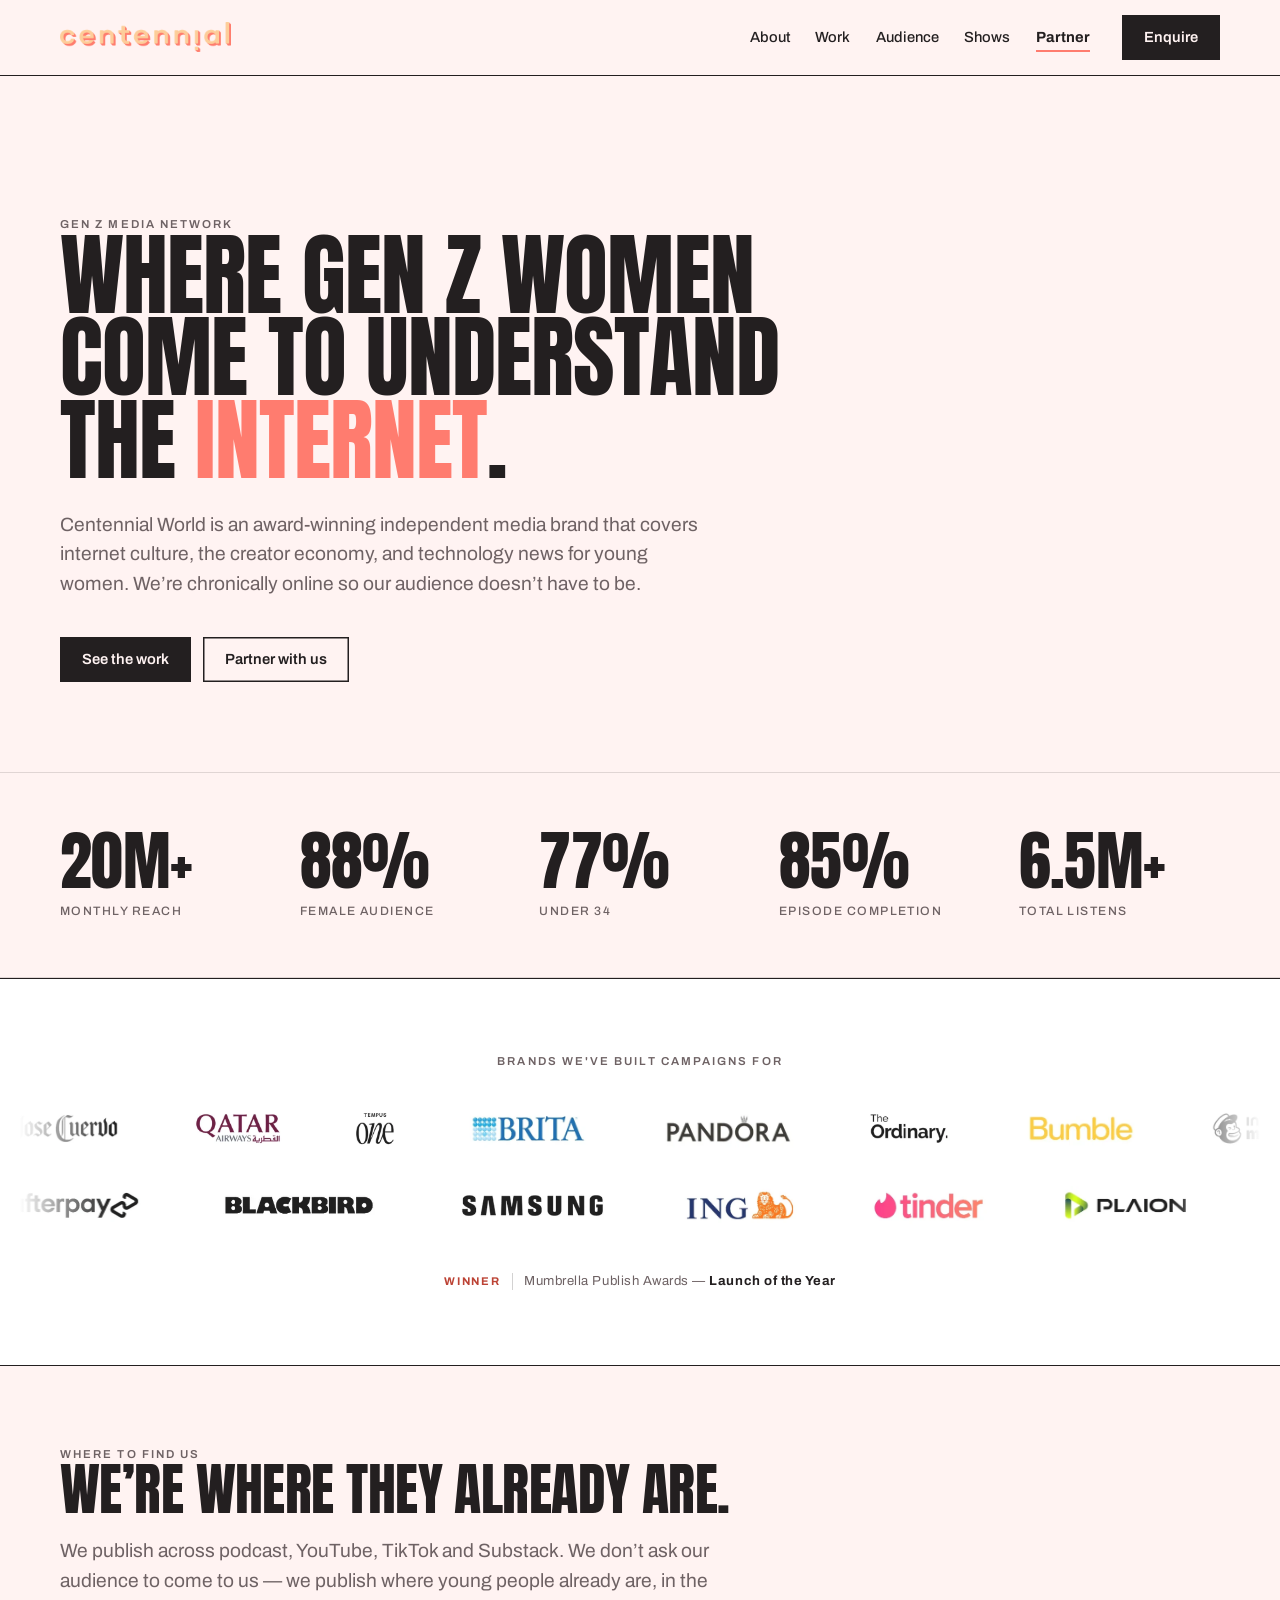
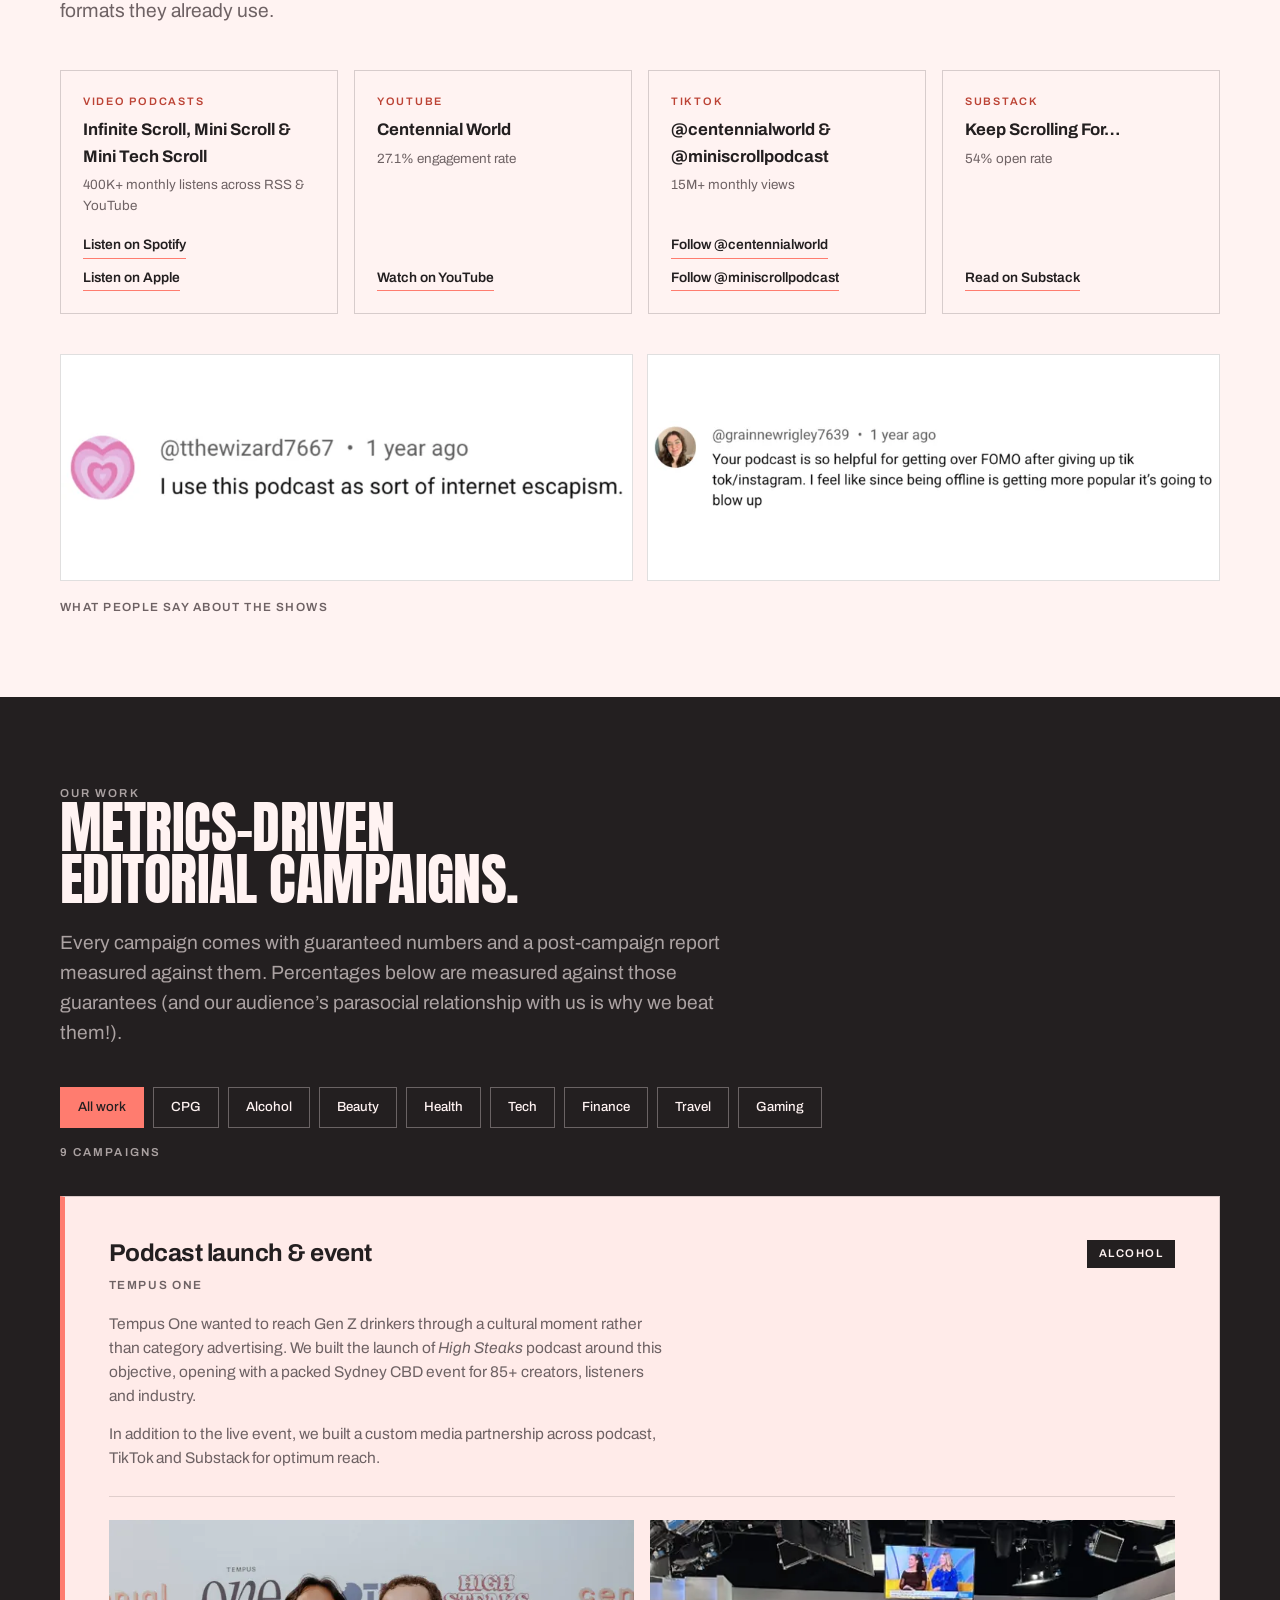
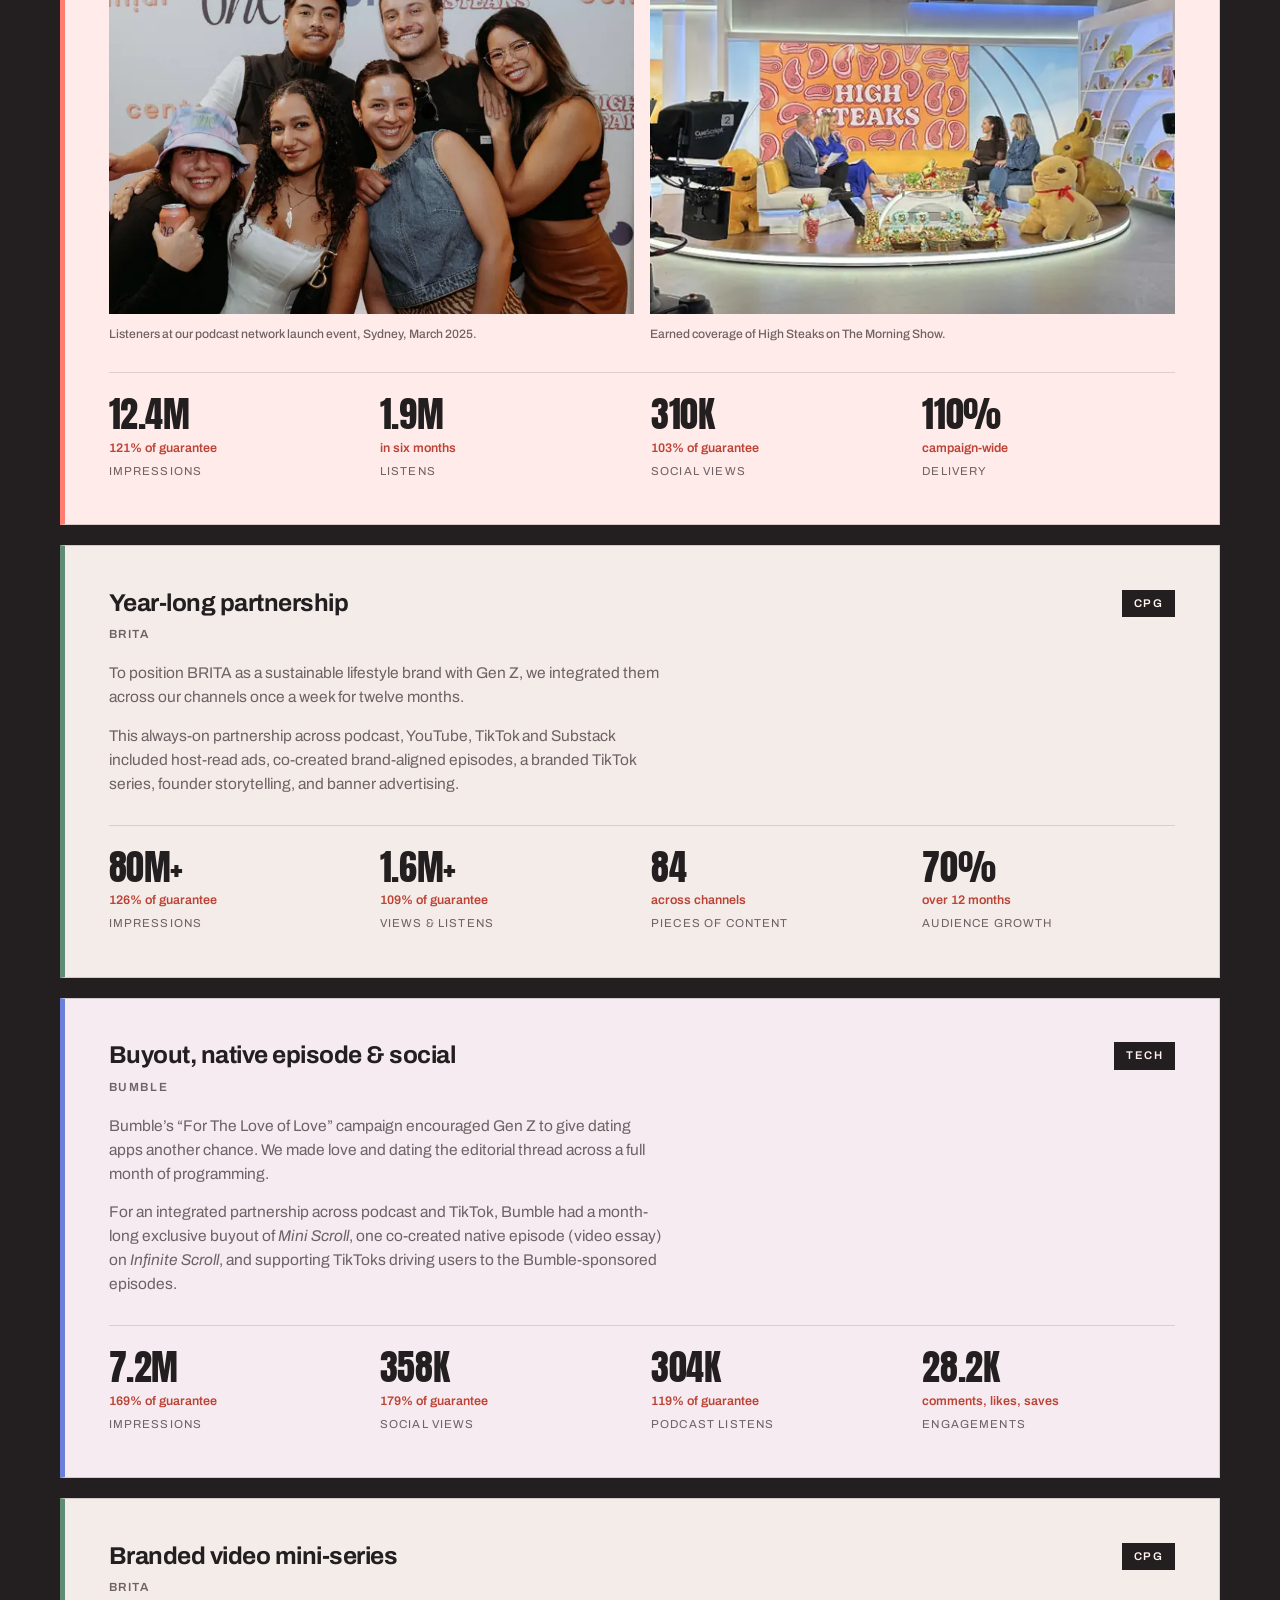
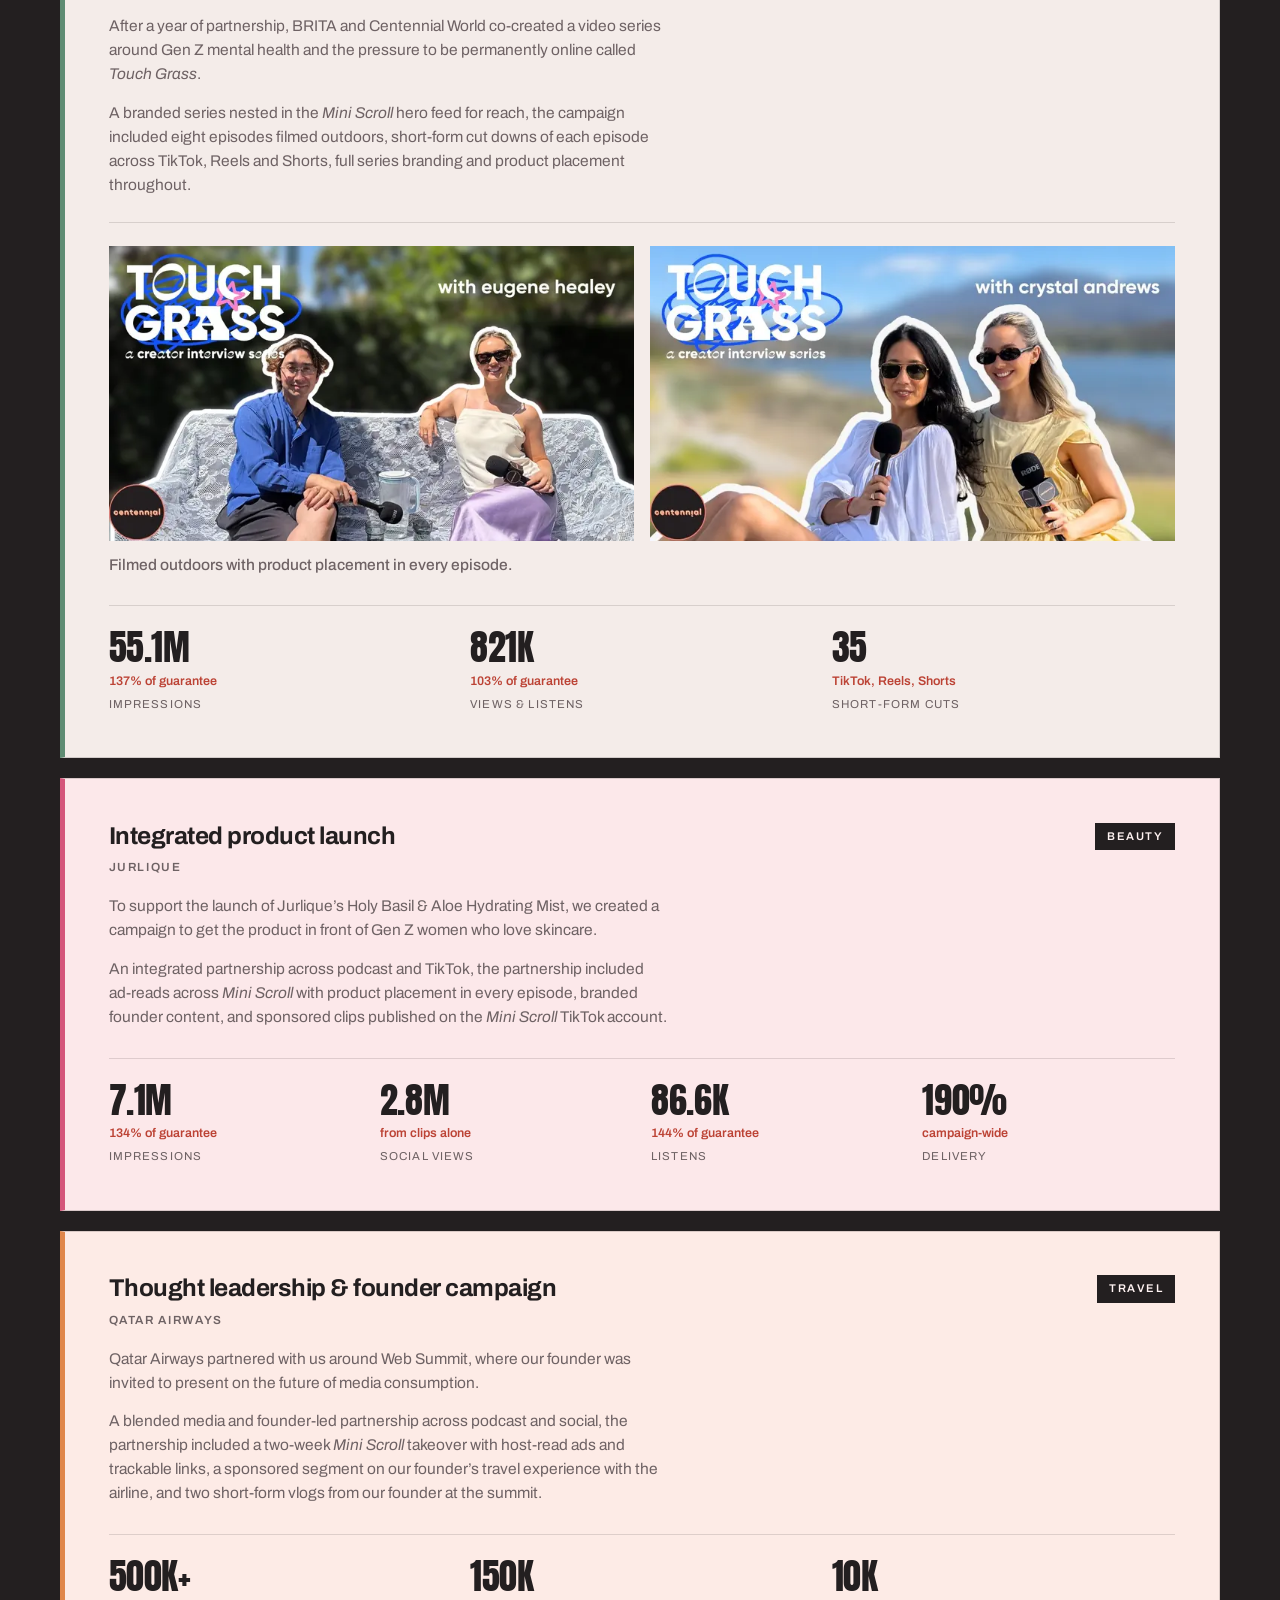
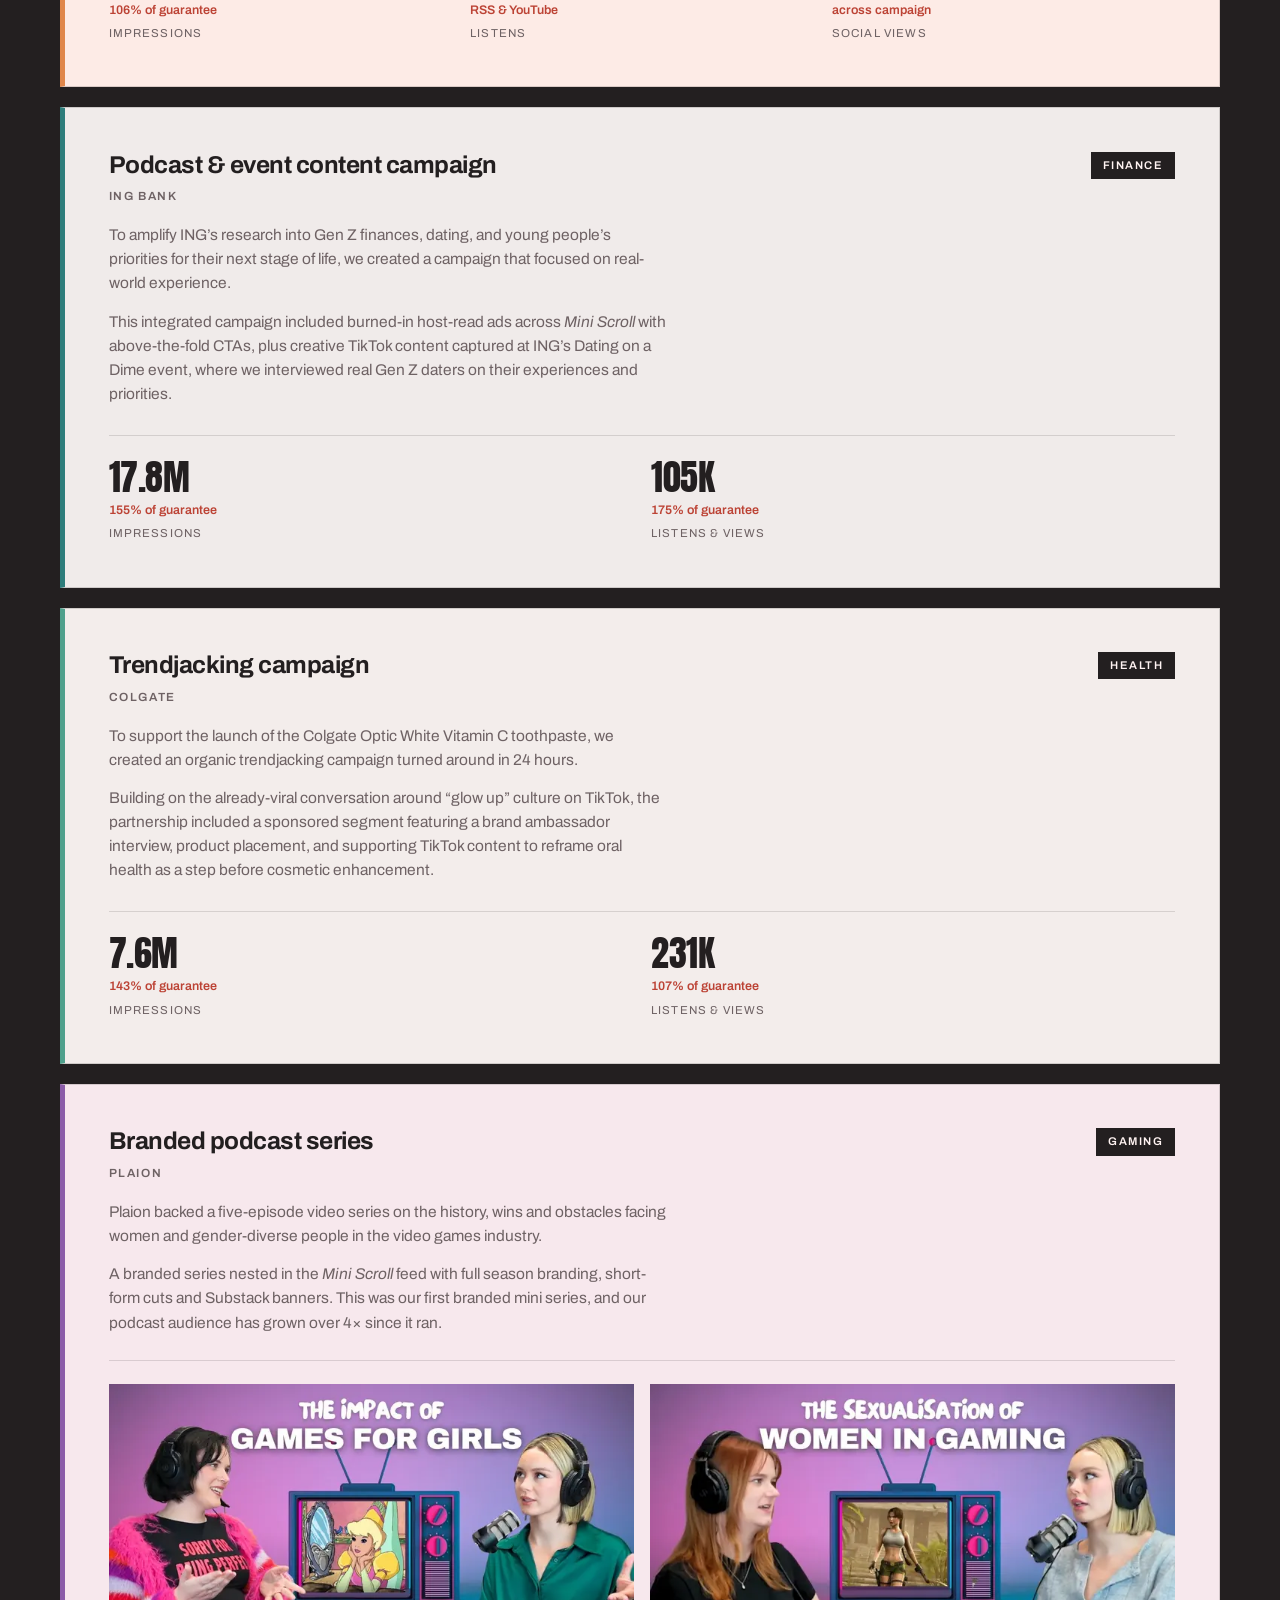
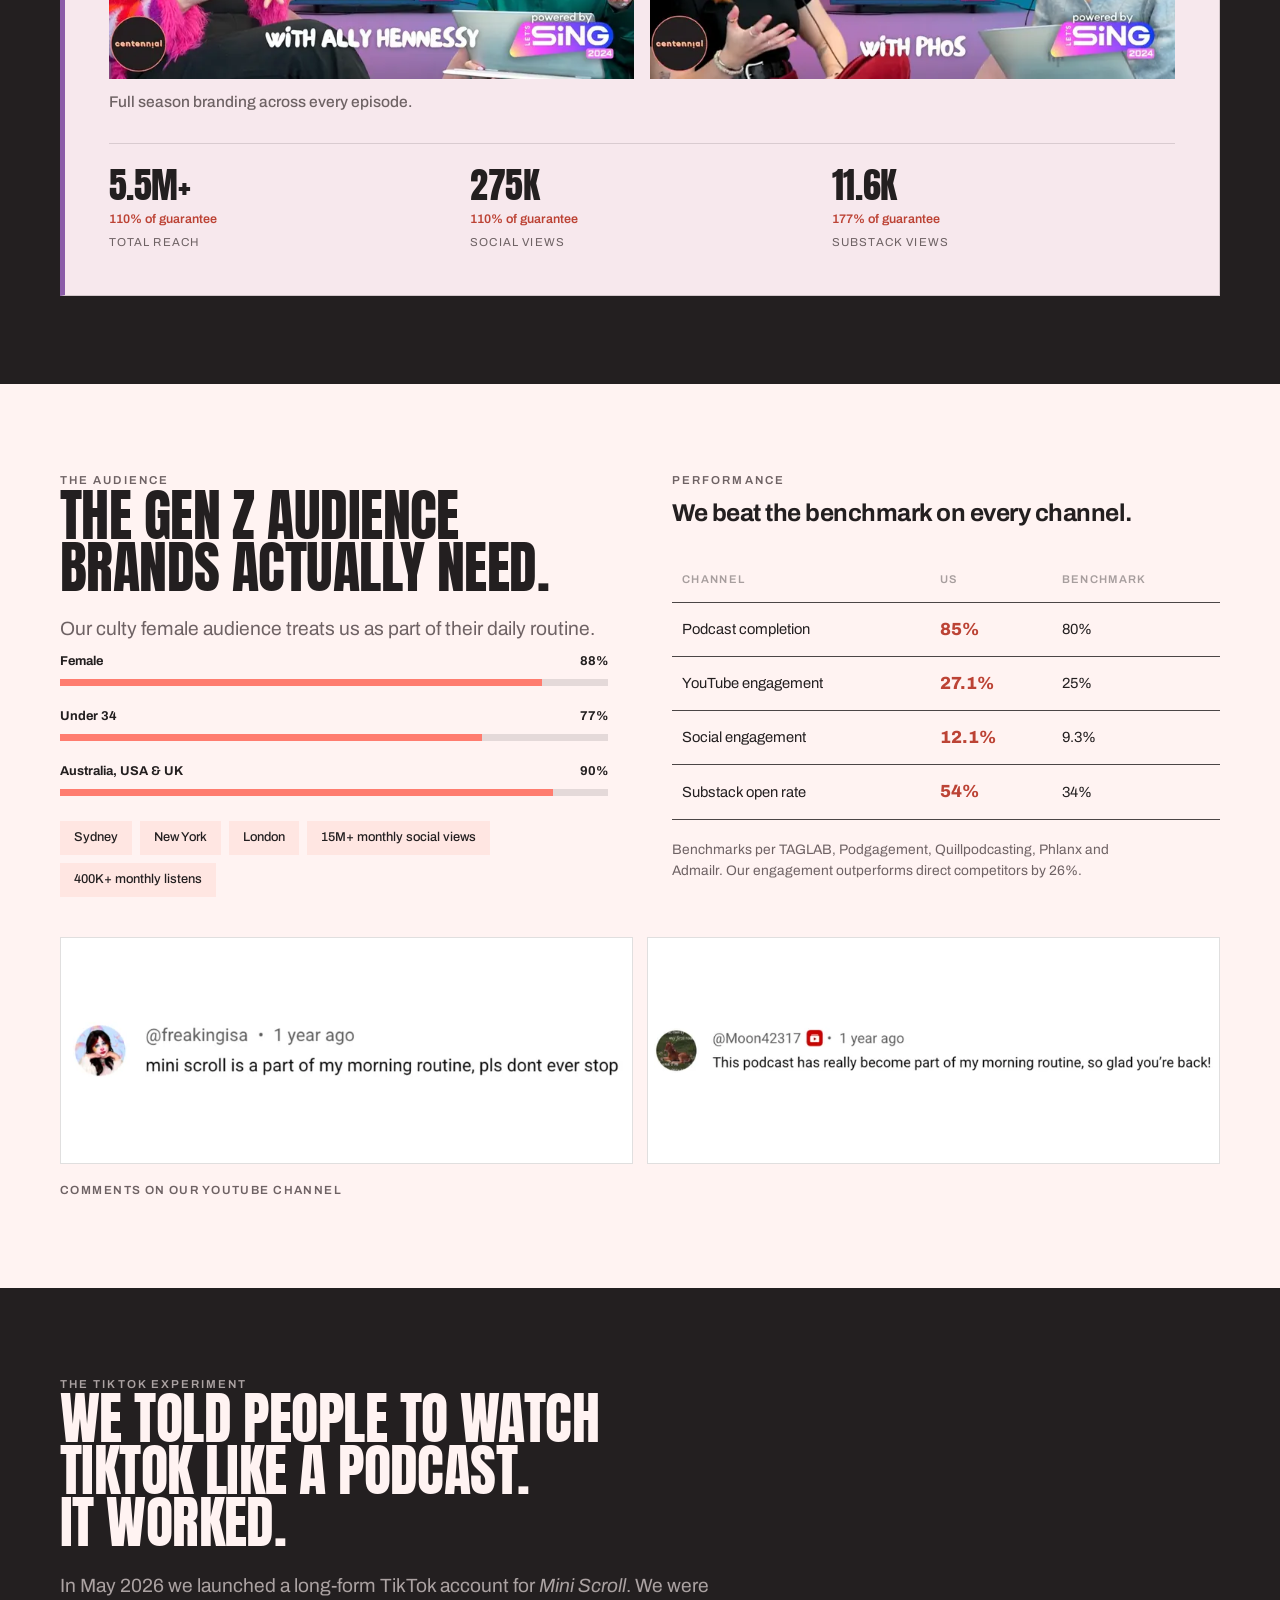
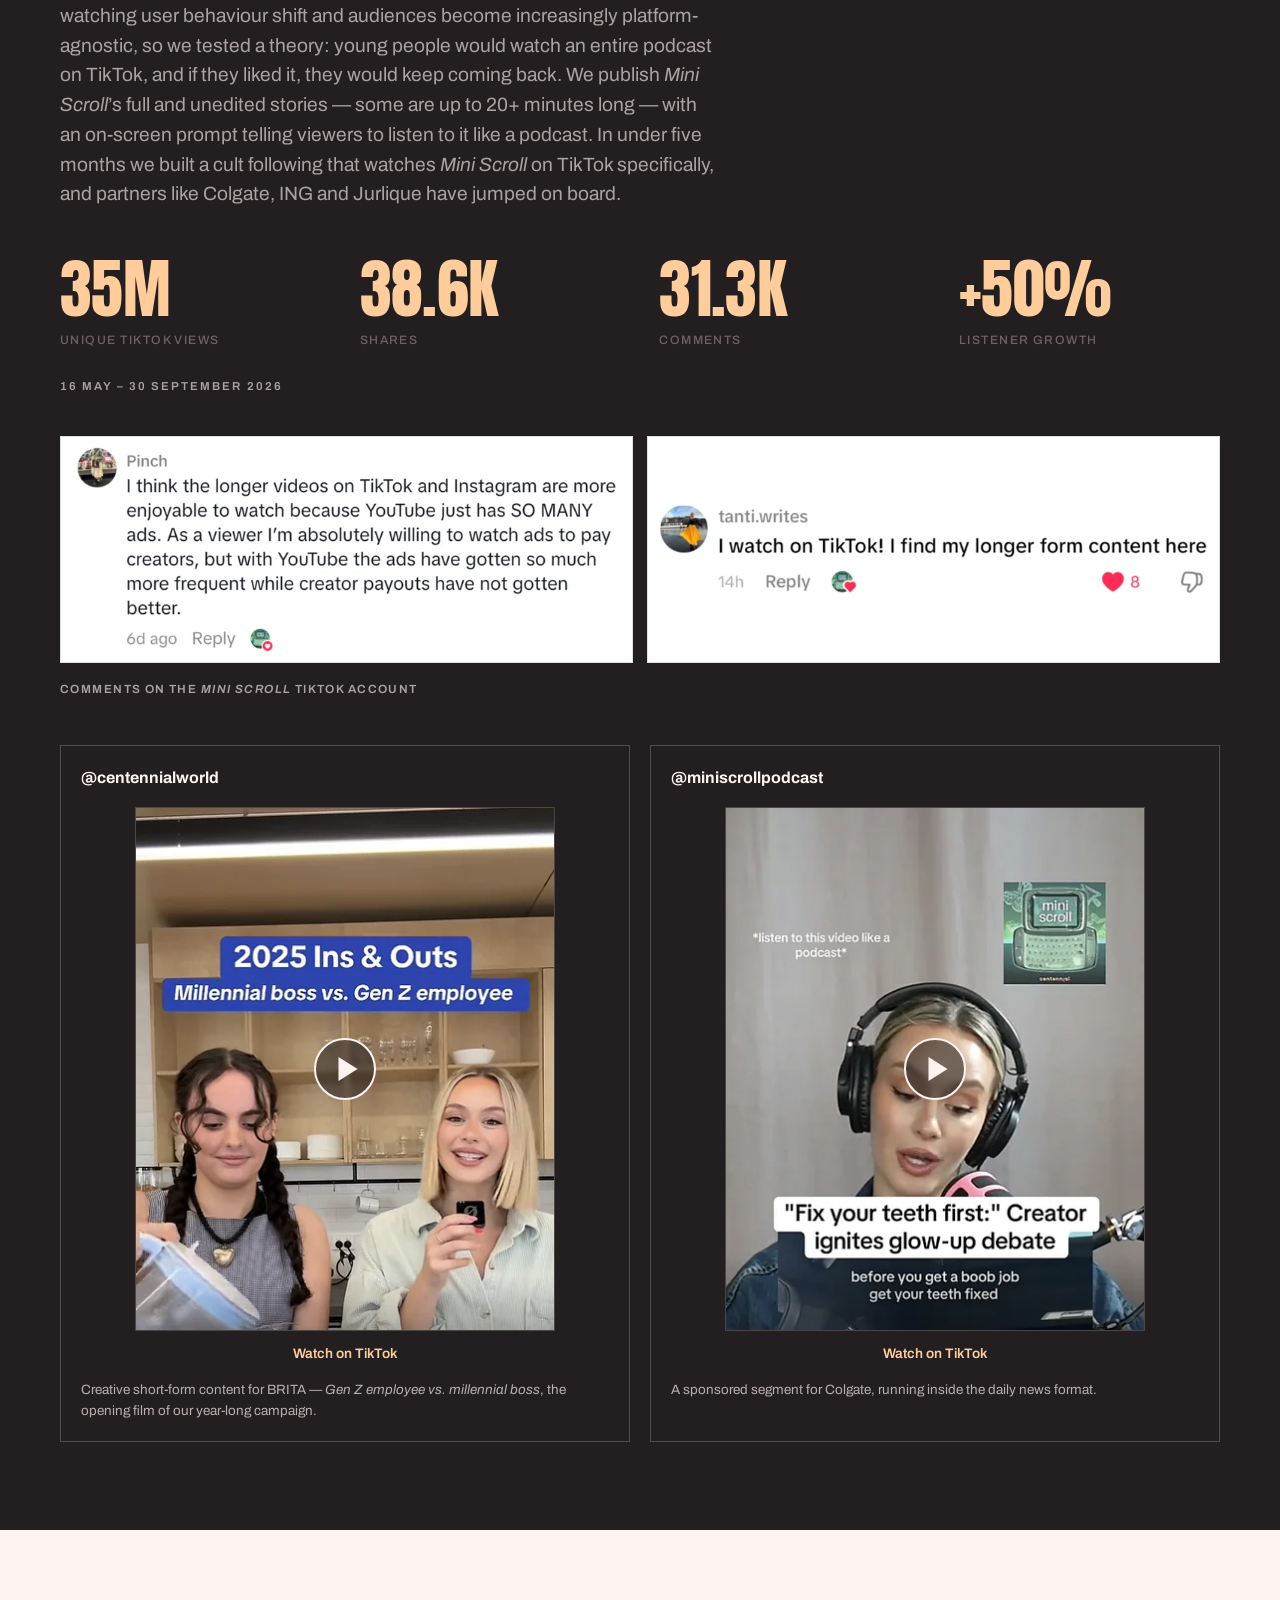
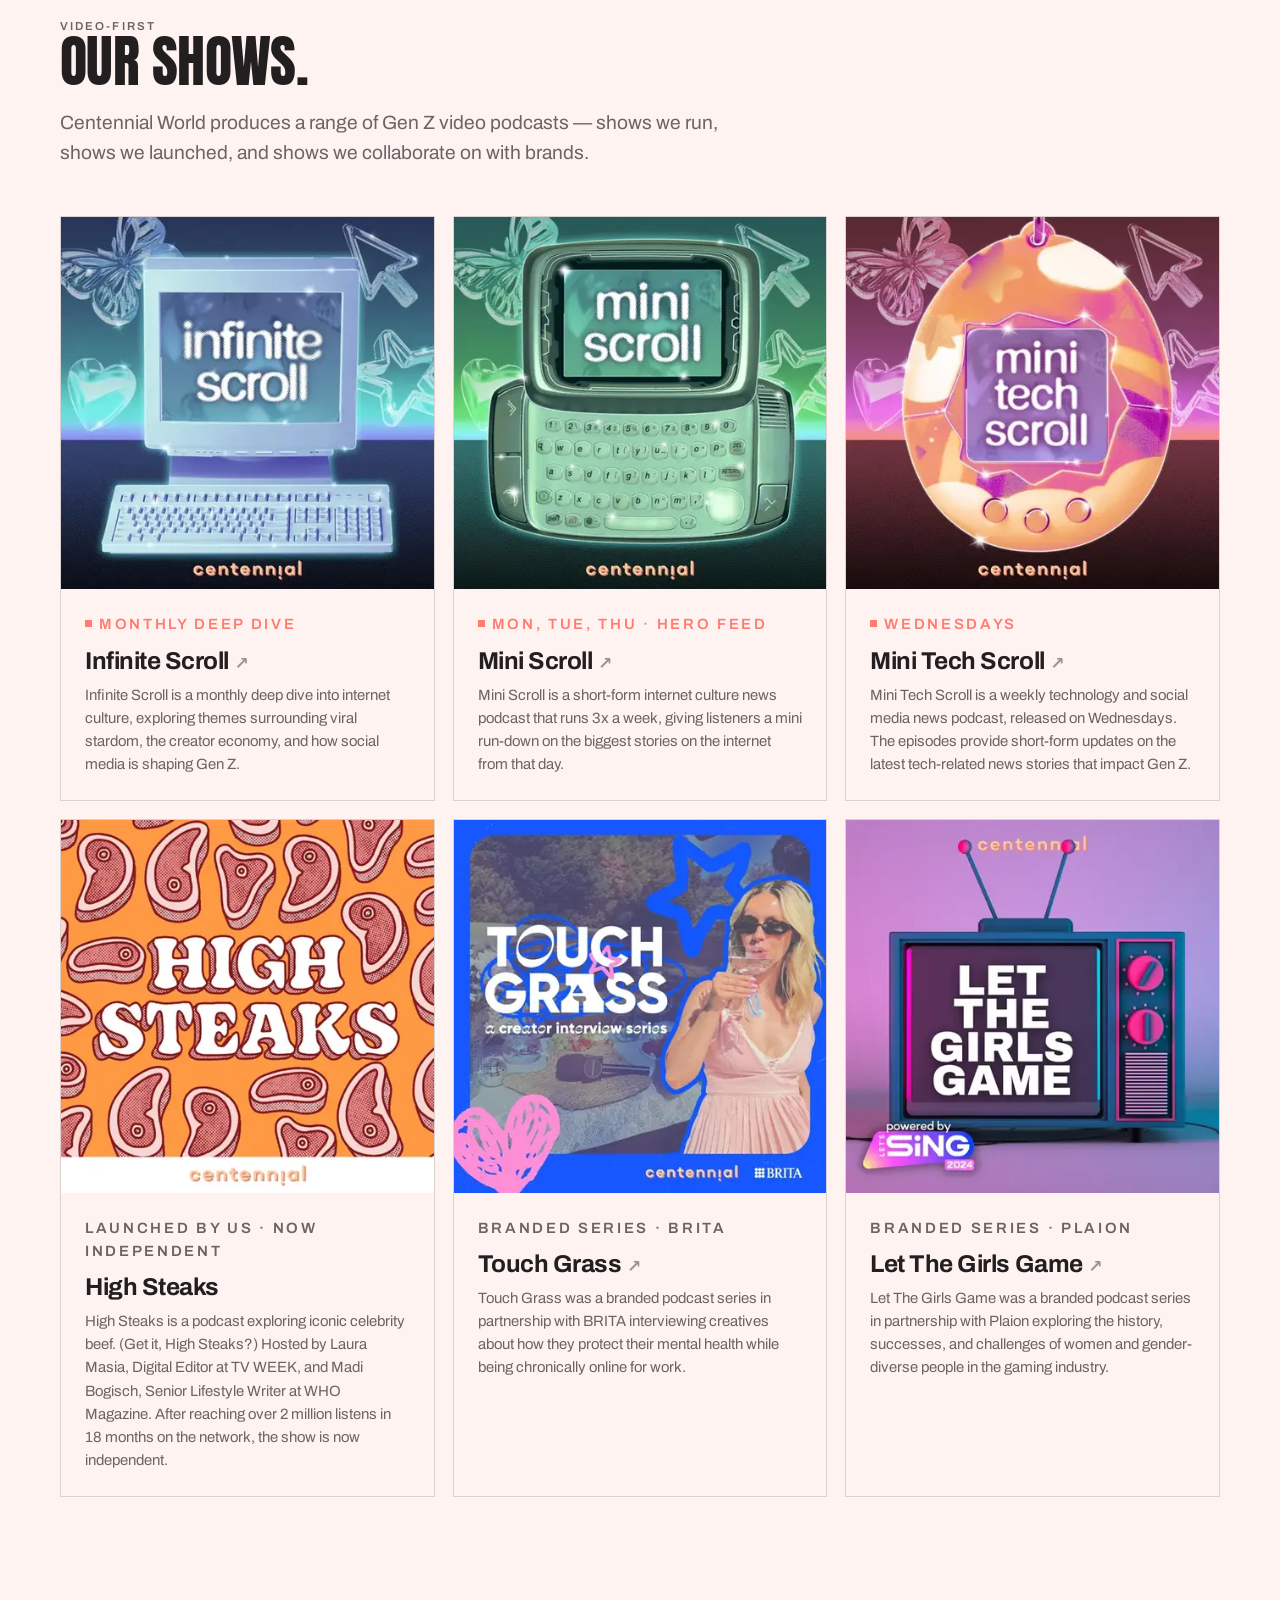
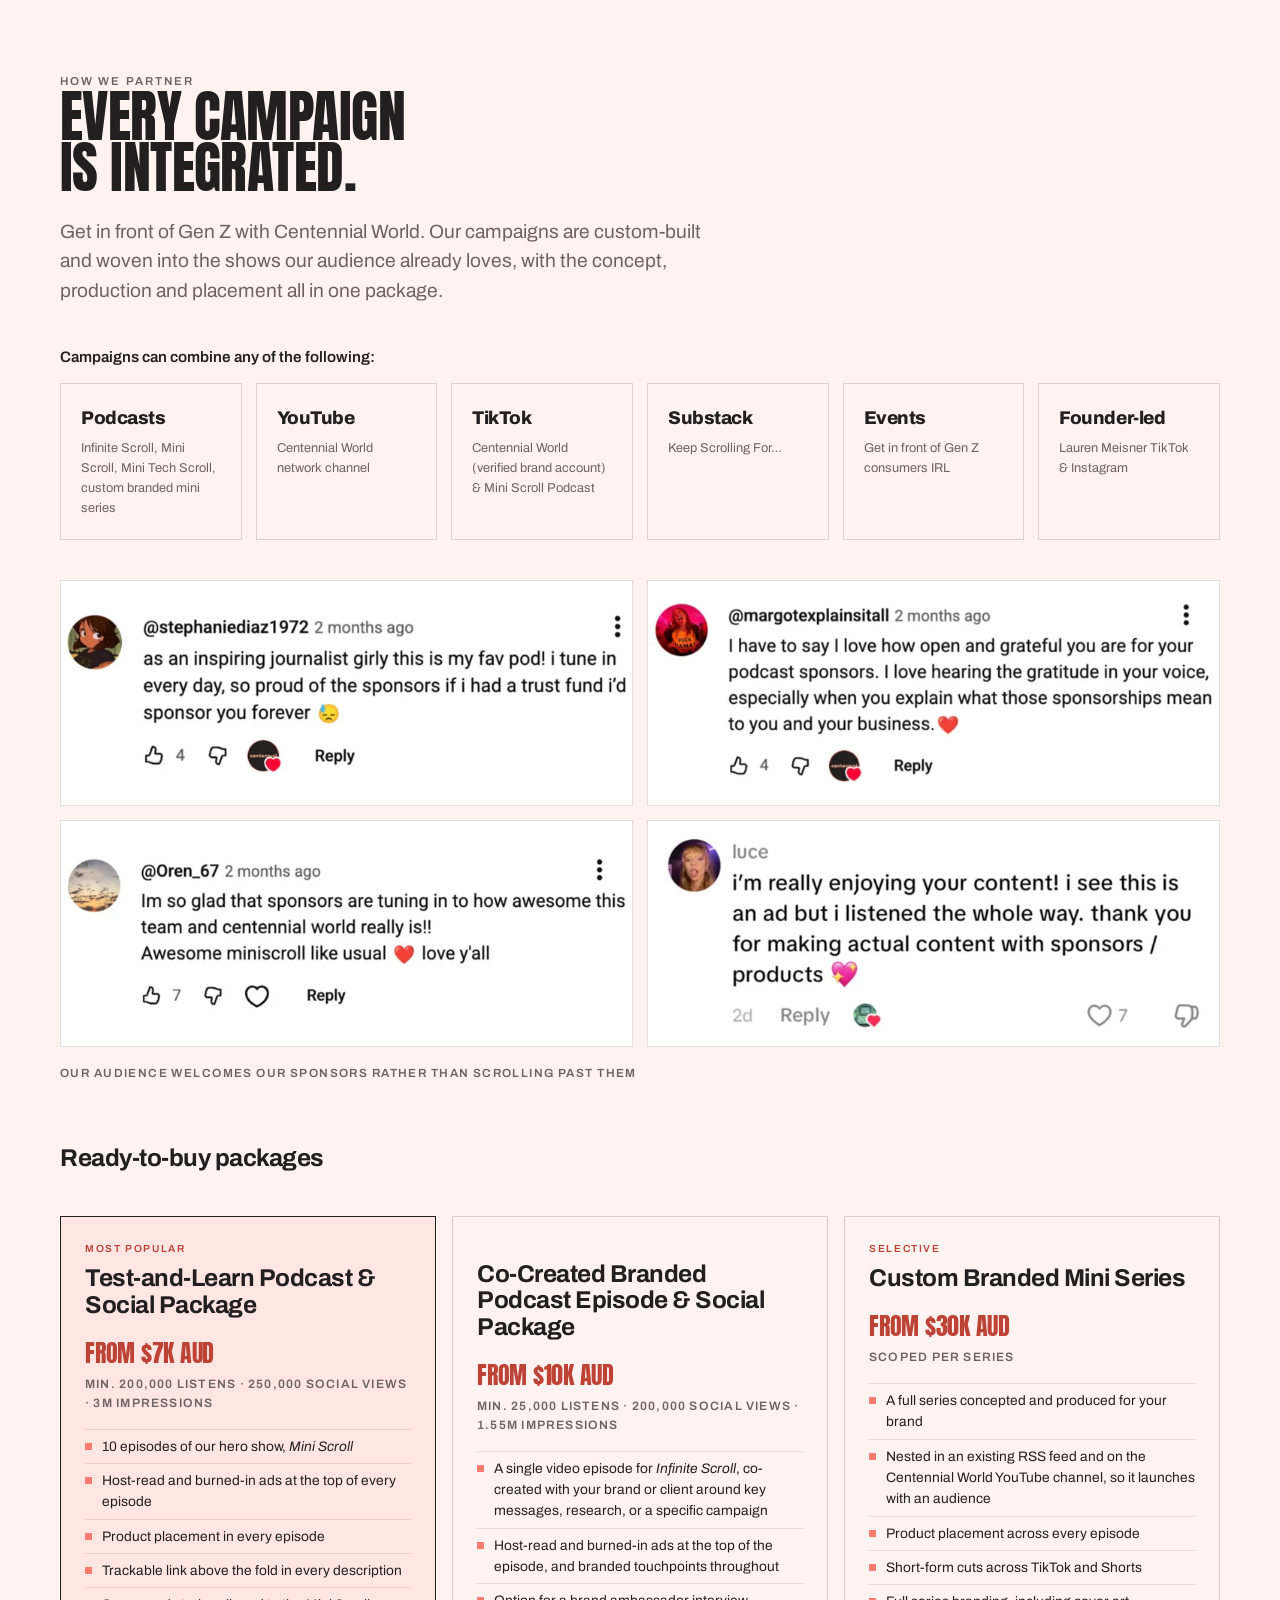
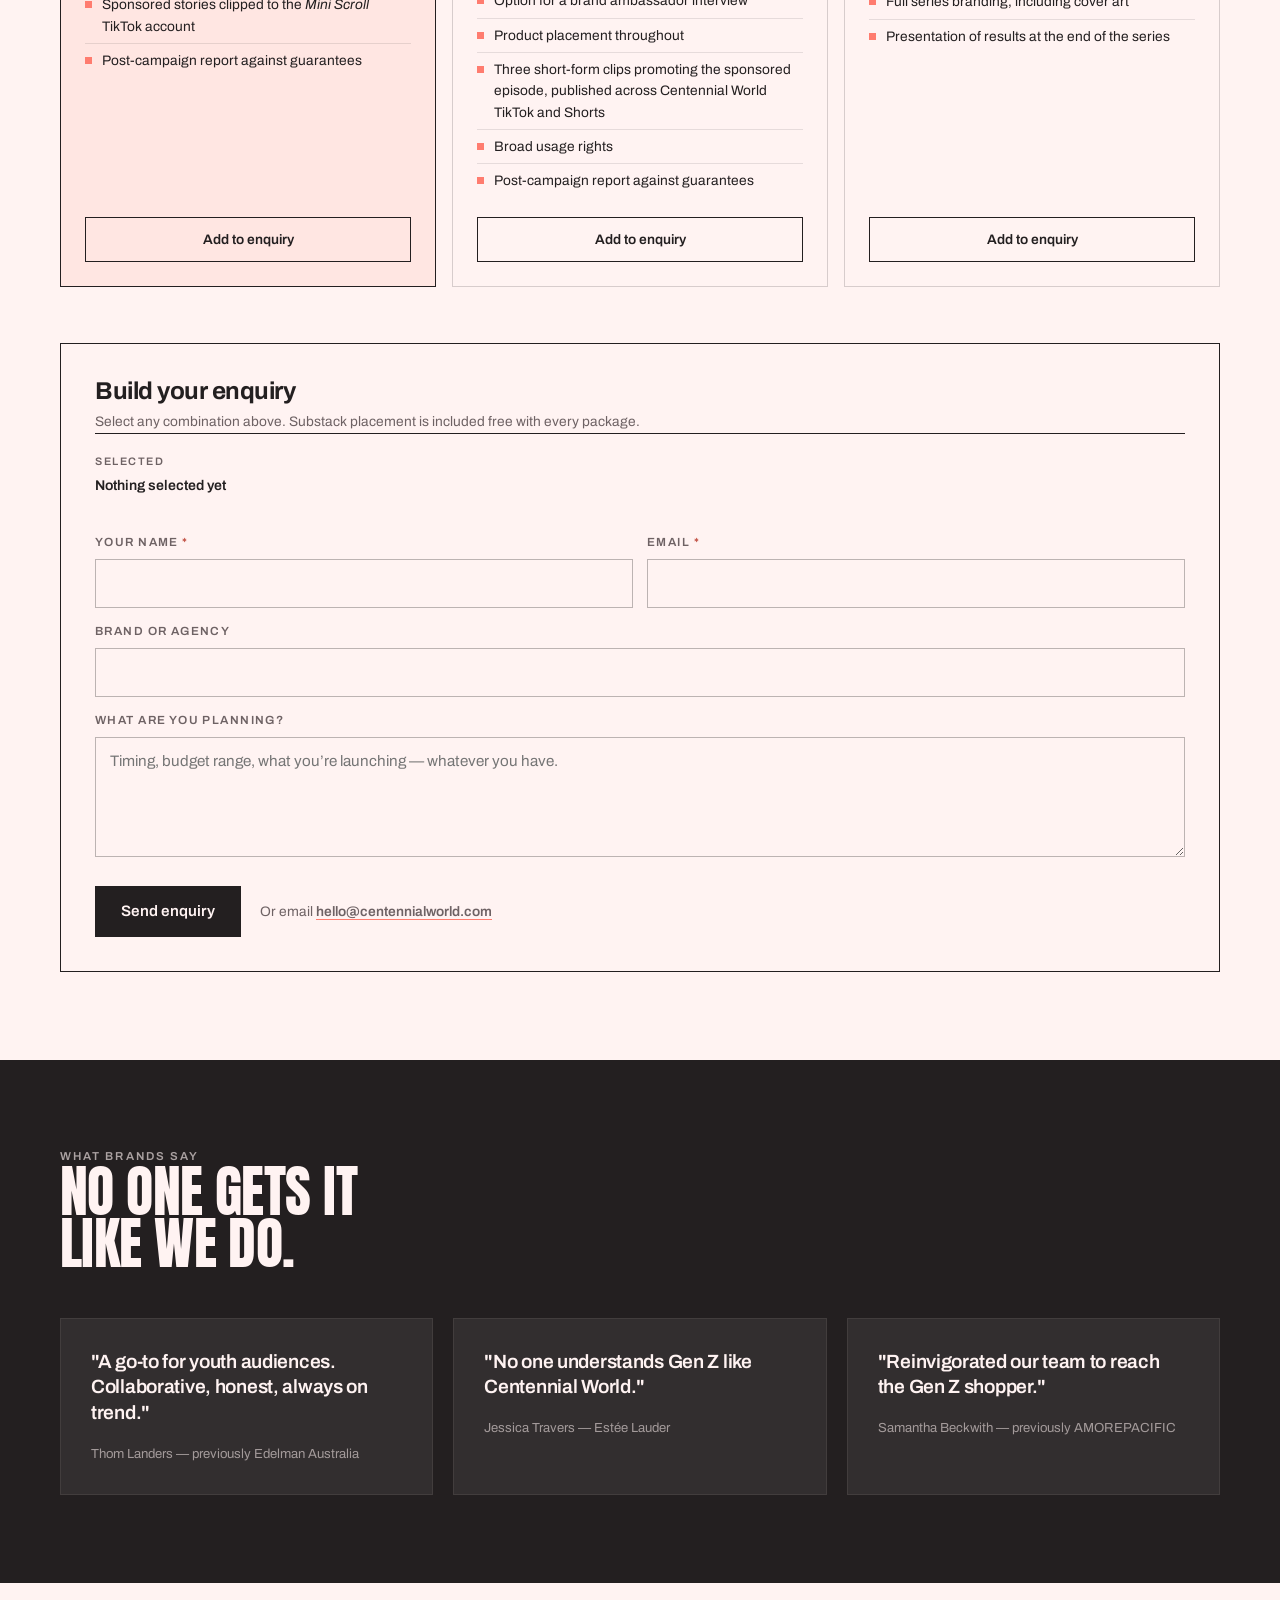
==== commit 023eed8f: "adding award winning" ====
--- a/index.html
+++ b/index.html
@@ -4,7 +4,7 @@
 <meta charset="utf-8">
 <meta name="viewport" content="width=device-width, initial-scale=1">
 <title>Centennial World — Gen Z Media Network</title>
-<meta name="description" content="Centennial World is an independent Gen Z media brand covering internet culture, the creator economy and technology news for young women. 20M+ reach a month, 88% female audience.">
+<meta name="description" content="Centennial World is an award-winning independent Gen Z media brand covering internet culture, the creator economy and technology news for young women. 20M+ reach a month, 88% female audience.">
 <link rel="icon" href="favicon.ico?v=2" sizes="16x16 32x32 48x48">
 <link rel="icon" href="icon-96.png?v=2" type="image/png" sizes="96x96">
 <link rel="apple-touch-icon" href="apple-touch-icon.png?v=2">
@@ -166,6 +166,20 @@
    sticks after a tap, which left the logos frozen mid-scroll. */
 @media (hover:hover) and (pointer:fine){
   .wall:hover .wall-row{animation-play-state:paused}
+}
+.wall-award{position:relative;z-index:3;text-align:center;margin-top:clamp(30px,3.6vw,46px);
+  font-size:.82rem;letter-spacing:.04em;color:var(--ink-soft)}
+.wall-award strong{font-weight:700;color:var(--ink)}
+.award-tag{display:inline-block;margin-right:.7rem;padding-right:.7rem;font-size:.7rem;font-weight:700;
+  text-transform:uppercase;letter-spacing:.16em;color:var(--accent-ink);
+  border-right:1px solid color-mix(in srgb,var(--ink) 20%,transparent)}
+/* on a phone the one-line version wraps mid-title, so stack the label instead */
+@media(max-width:620px){
+  .award-tag{display:block;margin:0 0 .5rem;padding:0;border-right:0}
+  .award-org{display:block}
+  .award-dash{display:none}
+  .wall-award strong{display:block;margin-top:.15rem}
+  .wall-award{line-height:1.45}
 }
 
 
@@ -532,7 +546,7 @@
       <span class="ln" style="--i:1"><i>come to understand</i></span>
       <span class="ln" style="--i:2"><i>the <em>internet</em>.</i></span>
     </h1>
-    <p class="lede rv" style="--i:4">Centennial World is an independent media brand that covers internet culture, the creator economy, and technology news for young women. We’re chronically online so our audience doesn’t have to be.</p>
+    <p class="lede rv" style="--i:4">Centennial World is an award-winning independent media brand that covers internet culture, the creator economy, and technology news for young women. We’re chronically online so our audience doesn’t have to be.</p>
     <div class="cta-row rv" style="--i:5">
       <a href="#work" class="btn">See the work</a>
       <a href="#formats" class="btn btn-ghost">Partner with us</a>
@@ -552,8 +566,9 @@
 
 <section class="wall" aria-label="Selected clients">
   <p class="eyebrow">Brands we've built campaigns for</p>
-  <div class="wall-row a"><img src="client-jose-cuervo.webp" alt="Jose Cuervo" loading="lazy"><img src="client-qatar-airways.webp" alt="Qatar Airways" loading="lazy"><img src="client-tempus-one.webp" alt="Tempus One" loading="lazy"><img src="client-brita.webp" alt="BRITA" loading="lazy"><img src="client-pandora.webp" alt="Pandora" loading="lazy"><img src="client-the-ordinary.webp" alt="The Ordinary" loading="lazy"><img src="client-bumble.webp" alt="Bumble" loading="lazy"><img src="client-mailchimp.webp" alt="Intuit Mailchimp" loading="lazy"><img src="client-jose-cuervo.webp" alt="Jose Cuervo" loading="lazy"><img src="client-qatar-airways.webp" alt="Qatar Airways" loading="lazy"><img src="client-tempus-one.webp" alt="Tempus One" loading="lazy"><img src="client-brita.webp" alt="BRITA" loading="lazy"><img src="client-pandora.webp" alt="Pandora" loading="lazy"><img src="client-the-ordinary.webp" alt="The Ordinary" loading="lazy"><img src="client-bumble.webp" alt="Bumble" loading="lazy"><img src="client-mailchimp.webp" alt="Intuit Mailchimp" loading="lazy"></div>
-  <div class="wall-row b"><img src="client-afterpay.webp" alt="Afterpay" loading="lazy"><img src="client-blackbird.webp" alt="Blackbird" loading="lazy"><img src="client-samsung.webp" alt="Samsung" loading="lazy"><img src="client-ing.webp" alt="ING" loading="lazy"><img src="client-tinder.webp" alt="Tinder" loading="lazy"><img src="client-plaion.webp" alt="Plaion" loading="lazy"><img src="client-coach.webp" alt="Coach" loading="lazy"><img src="client-colgate.webp" alt="Colgate" loading="lazy"><img src="client-afterpay.webp" alt="Afterpay" loading="lazy"><img src="client-blackbird.webp" alt="Blackbird" loading="lazy"><img src="client-samsung.webp" alt="Samsung" loading="lazy"><img src="client-ing.webp" alt="ING" loading="lazy"><img src="client-tinder.webp" alt="Tinder" loading="lazy"><img src="client-plaion.webp" alt="Plaion" loading="lazy"><img src="client-coach.webp" alt="Coach" loading="lazy"><img src="client-colgate.webp" alt="Colgate" loading="lazy"></div>
+  <div class="wall-row a"><img src="client-jose-cuervo.webp" alt="Jose Cuervo" width="300" height="92" decoding="async"><img src="client-qatar-airways.webp" alt="Qatar Airways" width="300" height="118" decoding="async"><img src="client-tempus-one.webp" alt="Tempus One" width="152" height="120" decoding="async"><img src="client-brita.webp" alt="BRITA" width="300" height="88" decoding="async"><img src="client-pandora.webp" alt="Pandora" width="300" height="82" decoding="async"><img src="client-the-ordinary.webp" alt="The Ordinary" width="290" height="120" decoding="async"><img src="client-bumble.webp" alt="Bumble" width="277" height="86" decoding="async"><img src="client-mailchimp.webp" alt="Intuit Mailchimp" width="300" height="94" decoding="async"><img src="client-jose-cuervo.webp" alt="Jose Cuervo" width="300" height="92" decoding="async"><img src="client-qatar-airways.webp" alt="Qatar Airways" width="300" height="118" decoding="async"><img src="client-tempus-one.webp" alt="Tempus One" width="152" height="120" decoding="async"><img src="client-brita.webp" alt="BRITA" width="300" height="88" decoding="async"><img src="client-pandora.webp" alt="Pandora" width="300" height="82" decoding="async"><img src="client-the-ordinary.webp" alt="The Ordinary" width="290" height="120" decoding="async"><img src="client-bumble.webp" alt="Bumble" width="277" height="86" decoding="async"><img src="client-mailchimp.webp" alt="Intuit Mailchimp" width="300" height="94" decoding="async"></div>
+  <div class="wall-row b"><img src="client-afterpay.webp" alt="Afterpay" width="300" height="78" decoding="async"><img src="client-blackbird.webp" alt="Blackbird" width="300" height="66" decoding="async"><img src="client-samsung.webp" alt="Samsung" width="300" height="70" decoding="async"><img src="client-ing.webp" alt="ING" width="300" height="94" decoding="async"><img src="client-tinder.webp" alt="Tinder" width="300" height="91" decoding="async"><img src="client-plaion.webp" alt="Plaion" width="300" height="83" decoding="async"><img src="client-coach.webp" alt="Coach" width="284" height="120" decoding="async"><img src="client-colgate.webp" alt="Colgate" width="263" height="120" decoding="async"><img src="client-afterpay.webp" alt="Afterpay" width="300" height="78" decoding="async"><img src="client-blackbird.webp" alt="Blackbird" width="300" height="66" decoding="async"><img src="client-samsung.webp" alt="Samsung" width="300" height="70" decoding="async"><img src="client-ing.webp" alt="ING" width="300" height="94" decoding="async"><img src="client-tinder.webp" alt="Tinder" width="300" height="91" decoding="async"><img src="client-plaion.webp" alt="Plaion" width="300" height="83" decoding="async"><img src="client-coach.webp" alt="Coach" width="284" height="120" decoding="async"><img src="client-colgate.webp" alt="Colgate" width="263" height="120" decoding="async"></div>
+  <p class="wall-award"><span class="award-tag">Winner</span><span class="award-org">Mumbrella Publish Awards</span><span class="award-dash"> &mdash; </span><strong>Launch of the Year</strong></p>
 </section>
 
 <section class="find" id="find">
@@ -880,15 +895,16 @@
         </dl>
       </div>
 
-      <!-- FormSubmit: this is the hashed alias for the activated inbox, so the
-           address is not exposed in the page source. -->
+      <!-- Web3Forms. The access key is public by design — it only says which
+           inbox to deliver to, and cannot be used to read anything. -->
       <form class="frm" id="enquiry-form" name="enquiry" method="POST"
-            action="https://formsubmit.co/ajax/1fa68e2419b35a3c0d0cb6dccb9e46b0">
-        <input type="hidden" name="_subject" value="New campaign enquiry — centennialworld.com">
-        <input type="hidden" name="_template" value="table">
-        <input type="hidden" name="_captcha" value="false">
+            action="https://api.web3forms.com/submit">
+        <input type="hidden" name="access_key" value="75b54603-b317-4397-b3e8-624ea0ea1e53">
+        <input type="hidden" name="subject" value="New campaign enquiry — centennialworld.com">
+        <input type="hidden" name="from_name" value="Centennial World website">
+        <input type="hidden" name="redirect" value="https://centennialworld.com/?sent=1">
         <input type="hidden" name="interested" id="field-interested" value="">
-        <p class="hp"><label>Do not fill this in <input name="_honey" tabindex="-1" autocomplete="off"></label></p>
+        <p class="hp"><label>Do not fill this in <input type="checkbox" name="botcheck" tabindex="-1" autocomplete="off"></label></p>
 
         <div><label for="f-name">Your name <span class="req">*</span></label>
           <input id="f-name" name="name" type="text" required autocomplete="name"></div>
@@ -1121,16 +1137,135 @@
   var frm=document.getElementById("enquiry-form"),
       frmStatus=document.getElementById("frm-status"),
       frmSend=document.getElementById("frm-send");
+
+  /* Someone coming back from the plain-POST fallback below. */
+  if (frmStatus && /[?&]sent=1/.test(location.search)){
+    frmStatus.className="frm-status ok";
+    frmStatus.textContent="Thanks \u2014 that\u2019s with us. We\u2019ll come back to you shortly.";
+    try { history.replaceState(null,"",location.pathname); } catch(err){}
+  }
+
+  if (frm && frmStatus){
+    /* Normal submit, no JavaScript in the way. Web3Forms takes the post,
+       emails it, and sends the visitor back here with ?sent=1 (the redirect
+       field above). This is the fallback whenever the background request
+       fails for any reason — a blocked request, an extension, CORS. */
+    function sendTheLongWay(){
+      frm.removeEventListener("submit", onSubmit);
+      HTMLFormElement.prototype.submit.call(frm);
+    }
+
+    function onSubmit(e){
+      e.preventDefault();
+      frmStatus.className="frm-status";
+      frmStatus.textContent="";
+      frmSend.disabled=true; frmSend.textContent="Sending\u2026";
+      fetch("https://api.web3forms.com/submit", {
+        method:"POST",
+        headers:{"Accept":"application/json"},
+        body:new FormData(frm)
+      }).then(function(r){
+        return r.json().catch(function(){ return {success:"true"}; });
+      }).then(function(j){
+        if (j && j.success === false) throw new Error(j.message||"rejected");
+        frmStatus.className="frm-status ok";
+        frmStatus.textContent="Thanks \u2014 that\u2019s with us. We\u2019ll come back to you shortly.";
+        frm.reset();
+        document.querySelectorAll('.pack[aria-selected="true"]').forEach(function(c){
+          c.setAttribute("aria-selected","false");
+          c.querySelector(".pick").textContent="Add to enquiry";
+        });
+        if (typeof refresh === "function") refresh();
+        frmSend.disabled=false; frmSend.textContent="Send enquiry";
+      }).catch(function(err){
+        // Don't show the visitor an error — just send it the reliable way.
+        if (window.console && console.warn) console.warn("enquiry fallback:", err && err.message);
+        frmStatus.className="frm-status";
+        frmStatus.textContent="Sending\u2026";
+        sendTheLongWay();
+      });
+    }
+    frm.addEventListener("submit", onSubmit);
+  }
+
+  /* ---- navigation without the address bar filling up with #anchors ----
+     The links still work exactly as before, and still work with JS off. All
+     this does is scroll to the section and then tidy "#work" back out of the
+     URL, so what people copy and share is the clean address. */
+  var ttReduce = matchMedia("(prefers-reduced-motion: reduce)").matches;
+  function tidyUrl(){
+    try { history.replaceState(null, "", location.pathname + location.search); } catch(err){}
+  }
+  document.addEventListener("click", function(e){
+    var a = e.target && e.target.closest ? e.target.closest("a") : null;
+    if (!a) return;
+    var href = a.getAttribute("href");
+    if (!href) return;
+
+    if (href.charAt(0) === "#" && href.length > 1){
+      var t = document.getElementById(href.slice(1));
+      if (!t) return;
+      e.preventDefault();
+      t.scrollIntoView({behavior: ttReduce ? "auto" : "smooth", block: "start"});
+      t.setAttribute("tabindex", "-1");
+      t.focus({preventScroll:true});
+      tidyUrl();
+      return;
+    }
+    // clicking the logo while already on the home page: go up, don't reload
+    if (href === "/" && (location.pathname === "/" || location.pathname === "/index.html")){
+      e.preventDefault();
+      scrollTo({top:0, behavior: ttReduce ? "auto" : "smooth"});
+      tidyUrl();
+    }
+  });
+
+  /* ---- package picker: multi-select, prefilled enquiry, no backend ---- */
+  var packs=[].slice.call(document.querySelectorAll(".pack")),
+      sumPack=document.getElementById("sum-pack"),
+      mail=document.getElementById("enquire");
+  function refresh(){
+    var on = packs.filter(function(c){ return c.getAttribute("aria-selected")==="true"; }),
+        names = on.map(function(c){ return c.dataset.pack; });
+
+    sumPack.textContent = names.length ? names.join(", ") : "Nothing selected yet";
+
+    var picked = names.length ? names.join(", ") : "";
+    var hidden = document.getElementById("field-interested");
+    if (hidden) hidden.value = picked;
+
+    if (mail){
+      var body="Hi Centennial World,\n\nWe'd like to talk about a campaign.\n\n"+
+               "Interested in: "+(picked||"not sure yet")+"\n"+
+               "\nBrand:\nTiming:\nBudget range:\n\nThanks,\n";
+      mail.href="mailto:hello@centennialworld.com?subject="+
+        encodeURIComponent("Campaign enquiry"+(names.length?" \u2014 "+names.join(", "):""))+
+        "&body="+encodeURIComponent(body);
+    }
+  }
+  packs.forEach(function(c){
+    c.querySelector(".pick").addEventListener("click", function(){
+      var on = c.getAttribute("aria-selected")==="true";
+      c.setAttribute("aria-selected", on ? "false" : "true");
+      c.querySelector(".pick").textContent = on ? "Add to enquiry" : "Added \u2713";
+      refresh();
+    });
+  });
+  if (packs.length) refresh();
+
+  /* ---- enquiry form: posts to Netlify, stays on the page ---- */
+  var frm=document.getElementById("enquiry-form"),
+      frmStatus=document.getElementById("frm-status"),
+      frmSend=document.getElementById("frm-send");
   if (frm && frmStatus){
     frm.addEventListener("submit", function(e){
       e.preventDefault();
       frmStatus.className="frm-status";
       frmSend.disabled=true; frmSend.textContent="Sending\u2026";
-      var data=new URLSearchParams(new FormData(frm)).toString();
       fetch(frm.getAttribute("action")||"/", {
         method:"POST",
-        headers:{"Content-Type":"application/x-www-form-urlencoded"},
-        body:data
+        headers:{"Accept":"application/json"},
+        body:new FormData(frm)
       }).then(function(r){
         if(!r.ok) throw new Error(r.status);
         return r.json().catch(function(){ return {success:"true"}; });
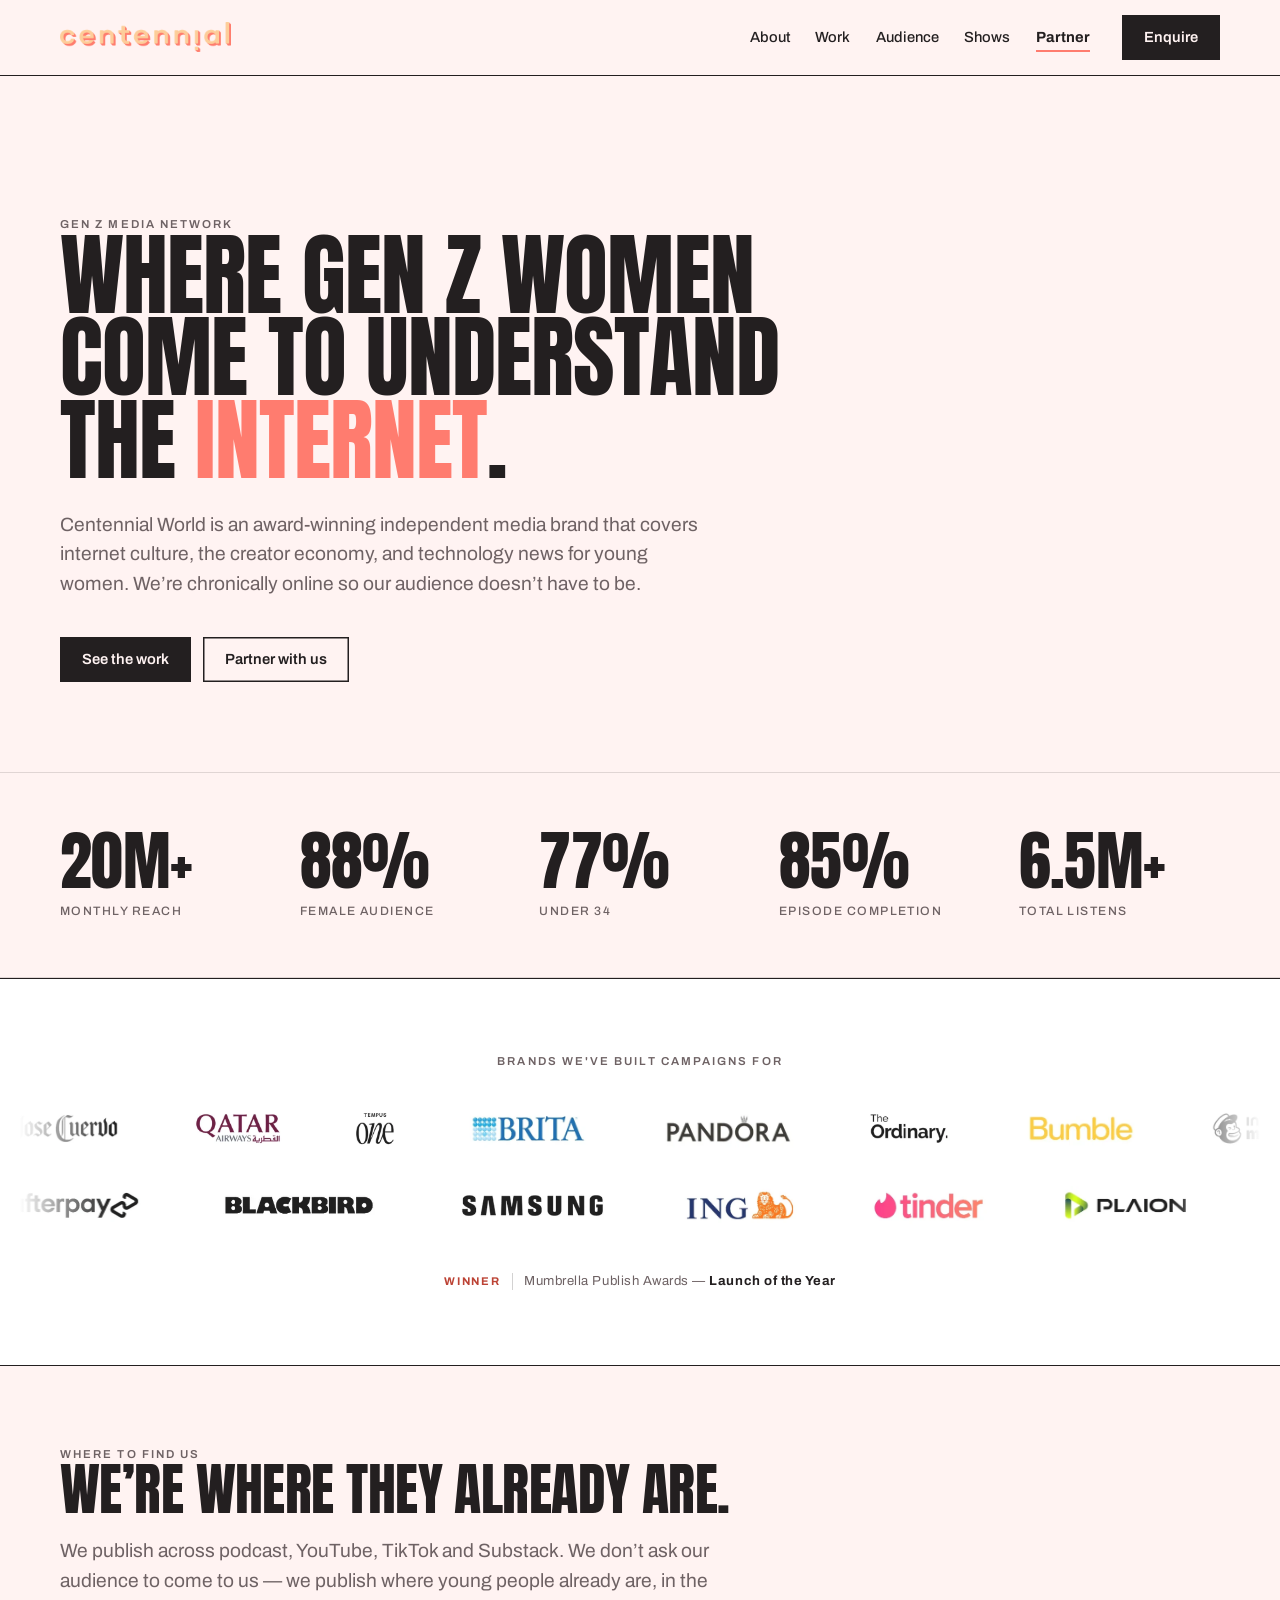
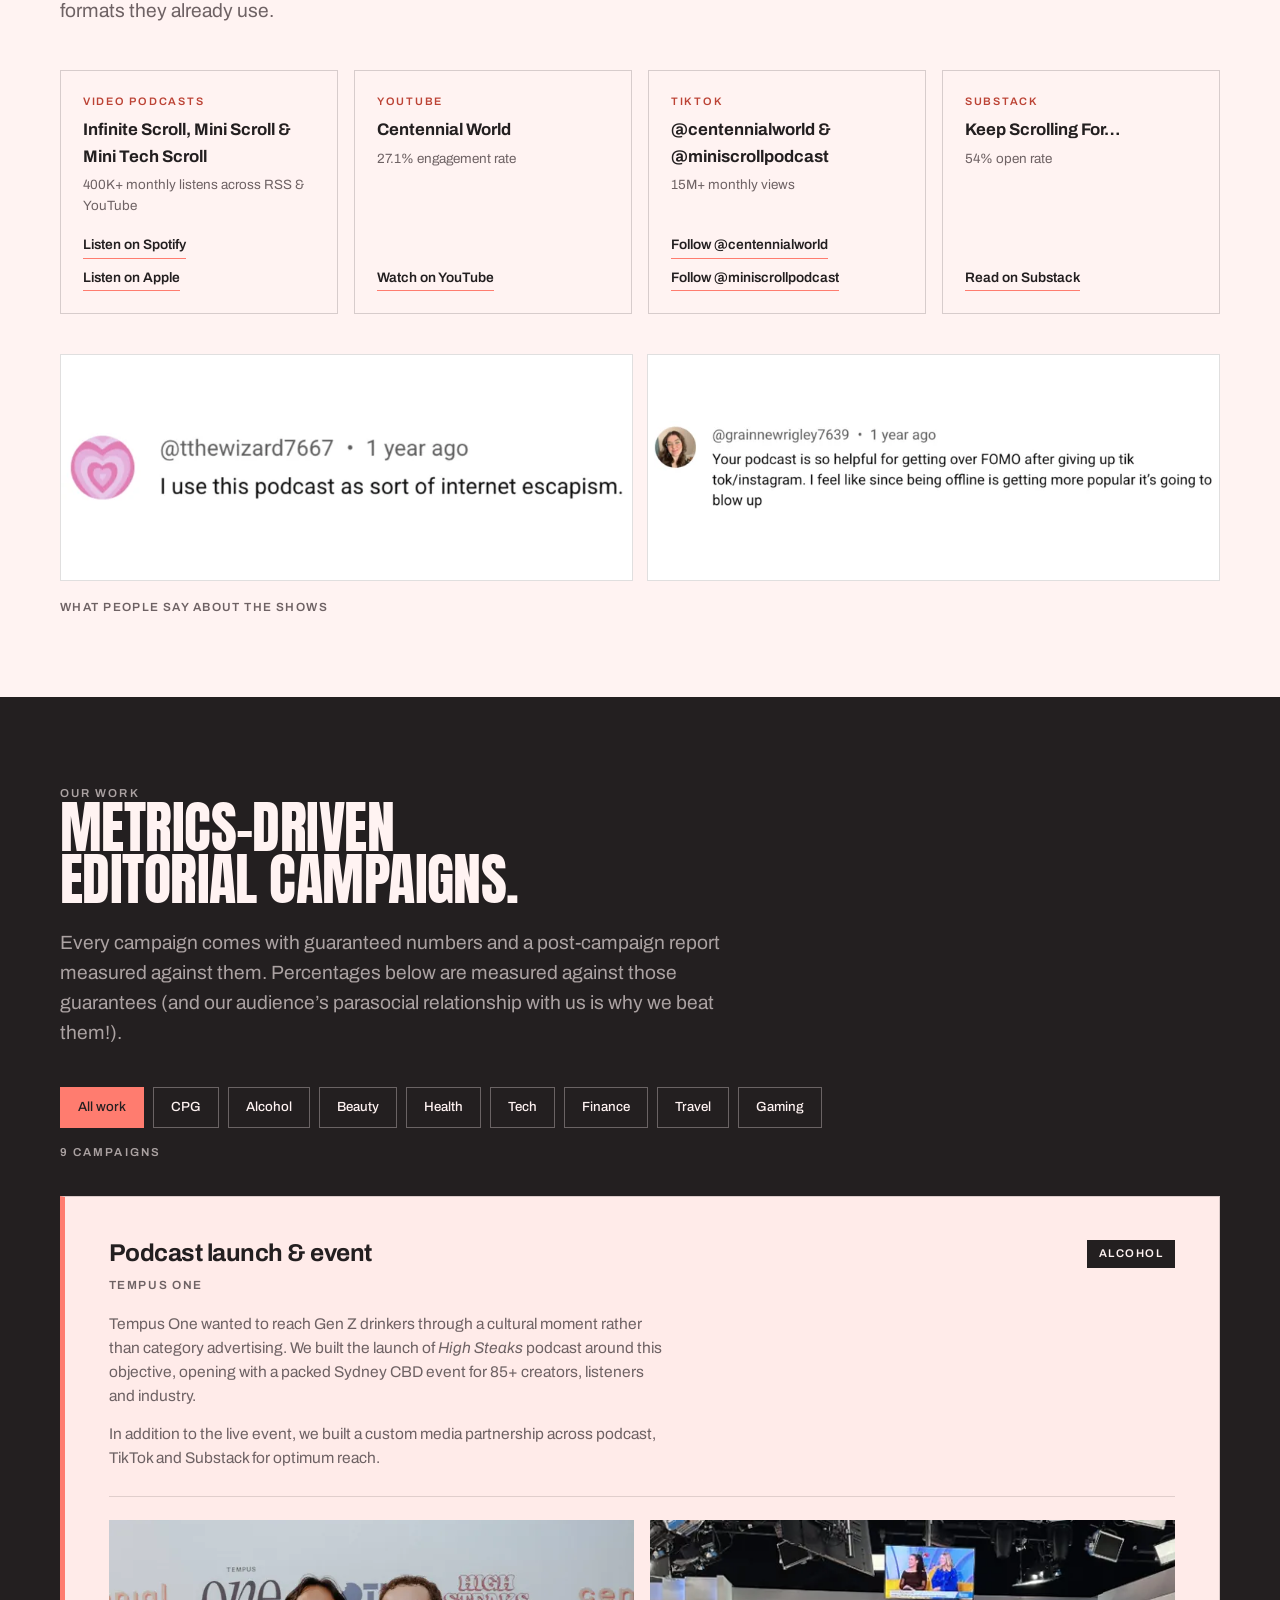
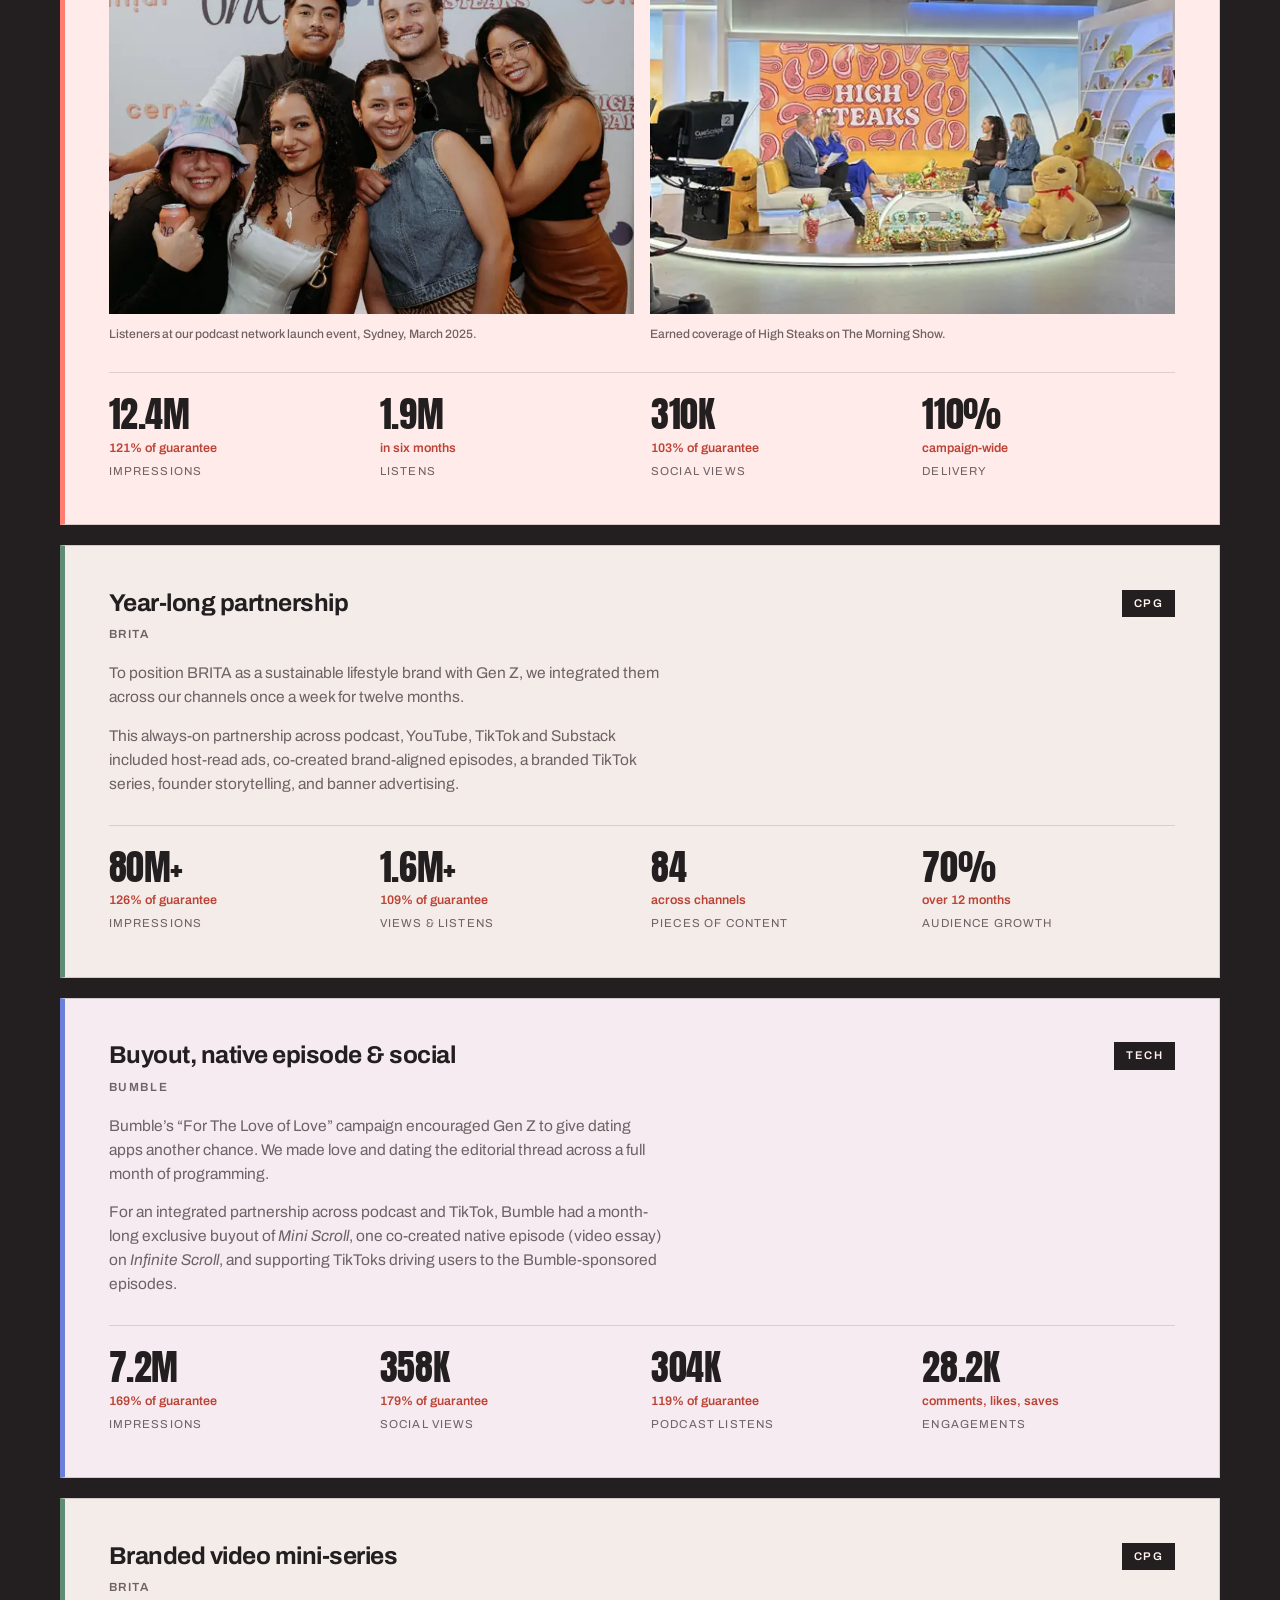
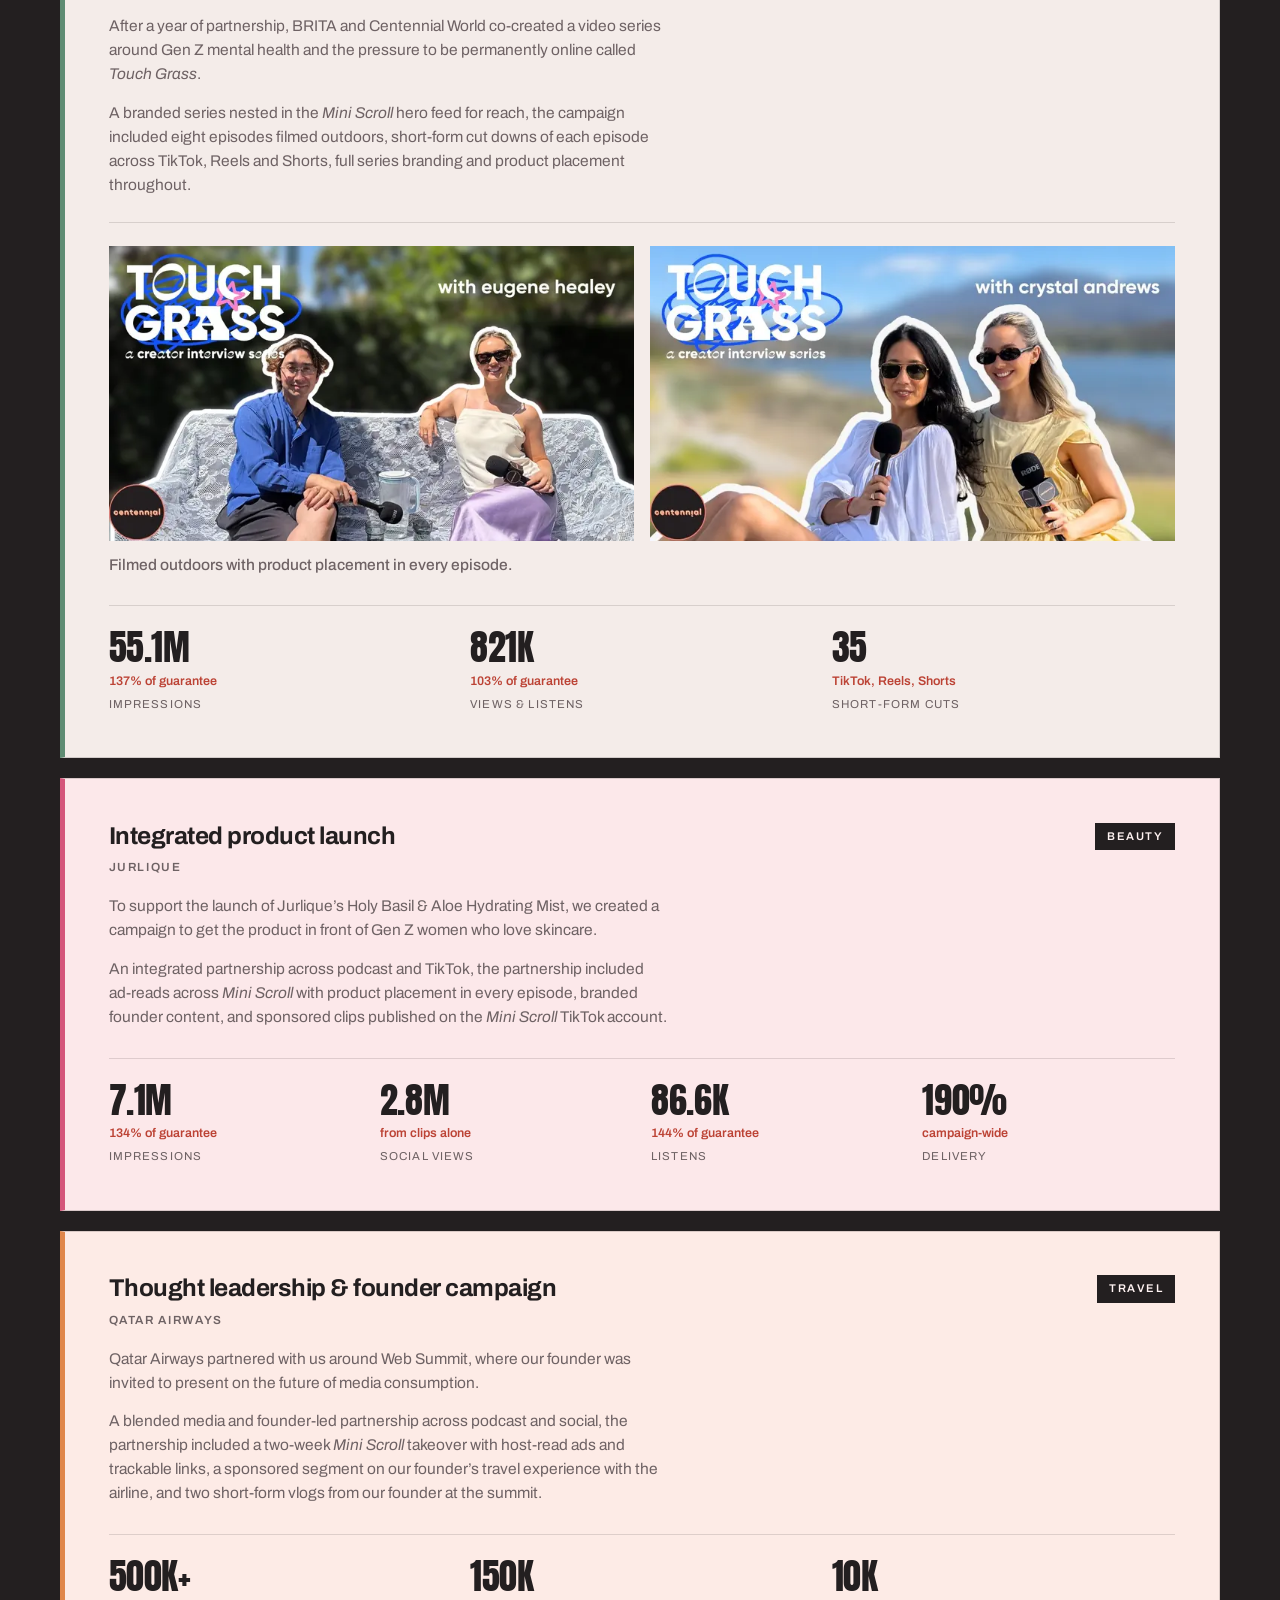
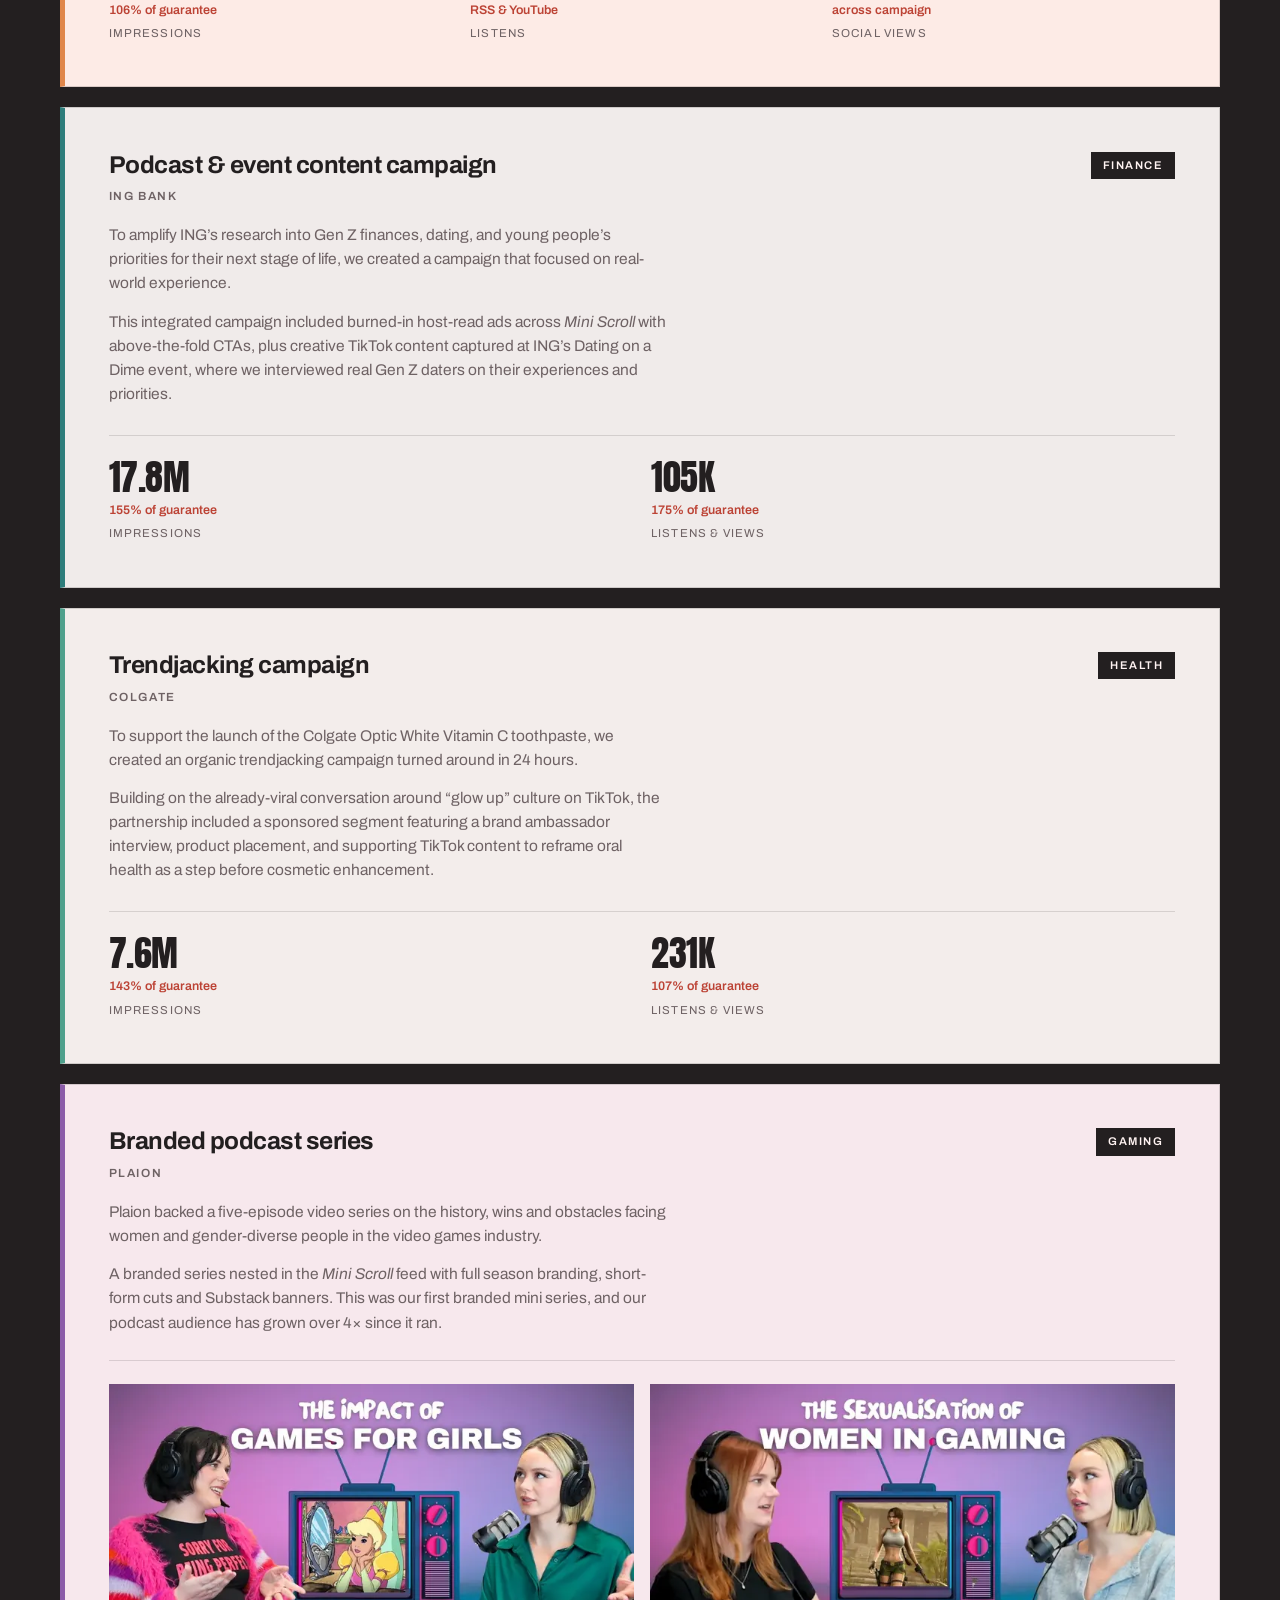
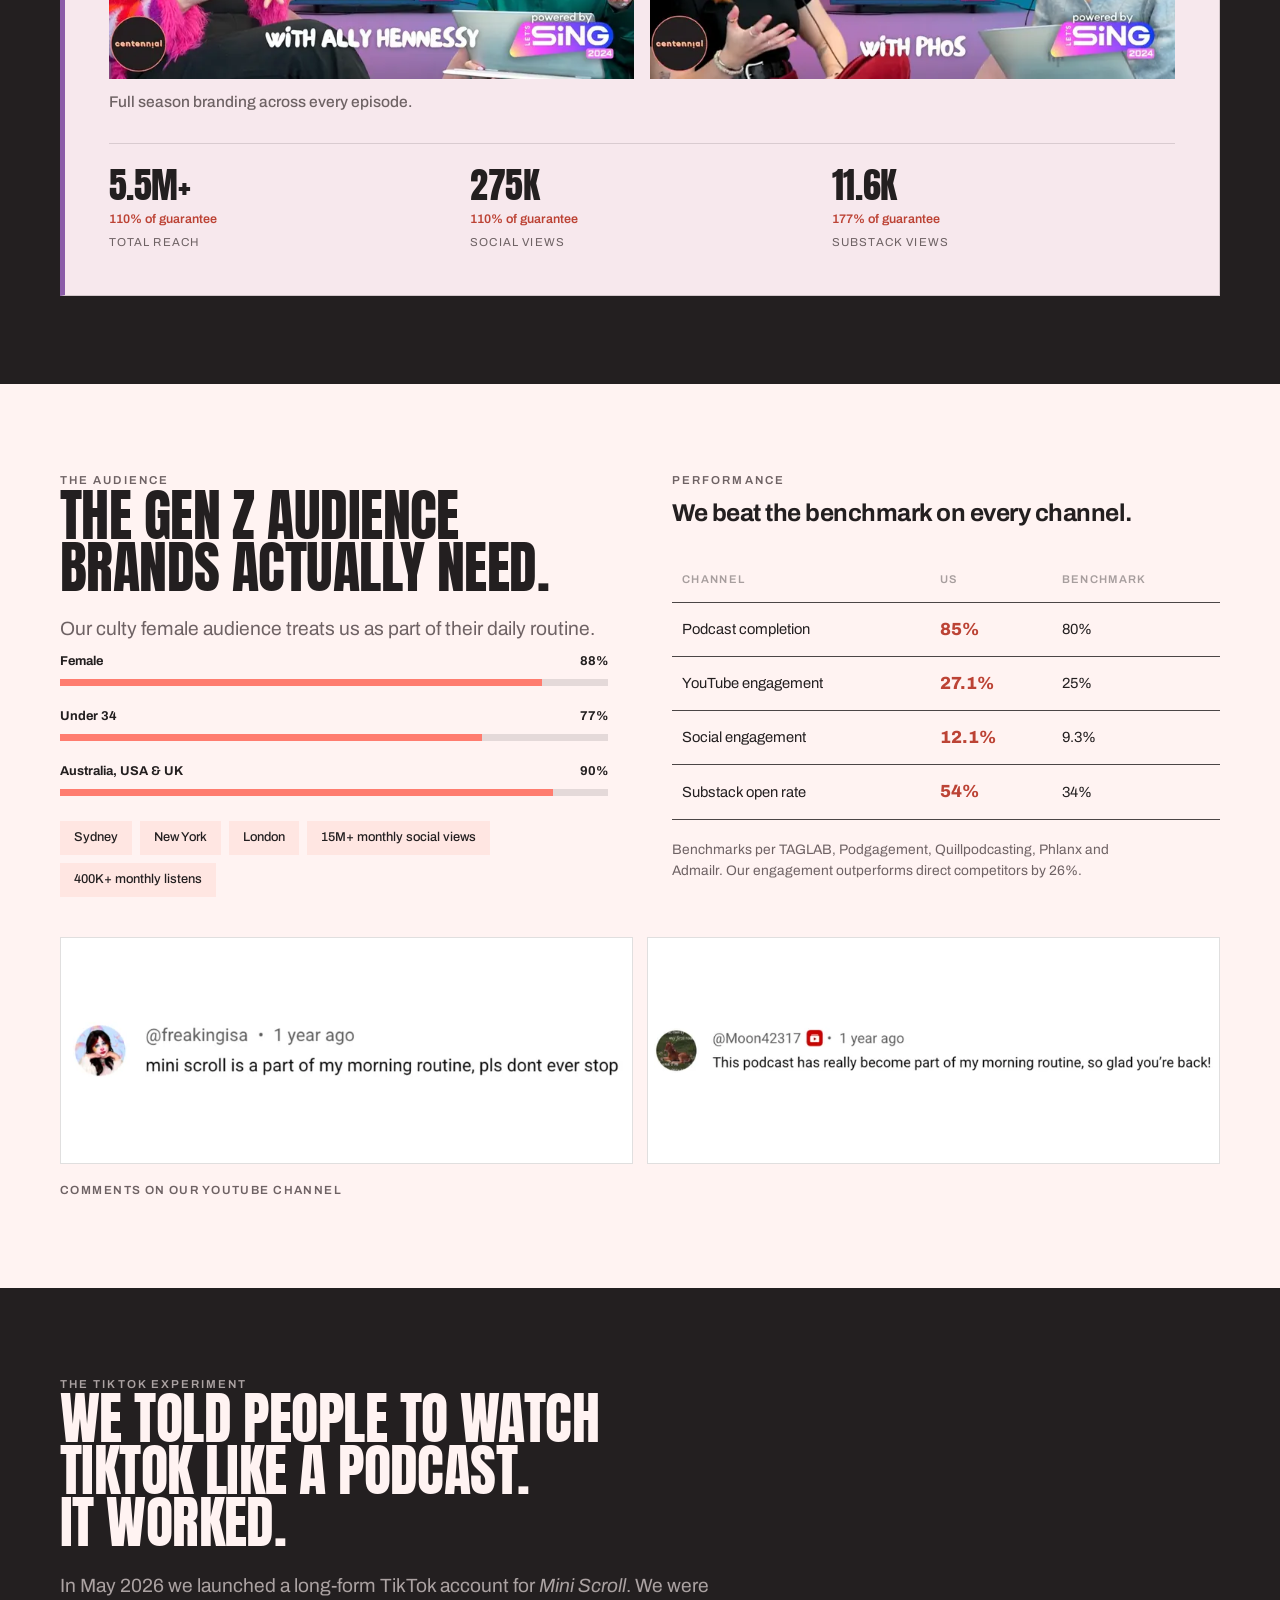
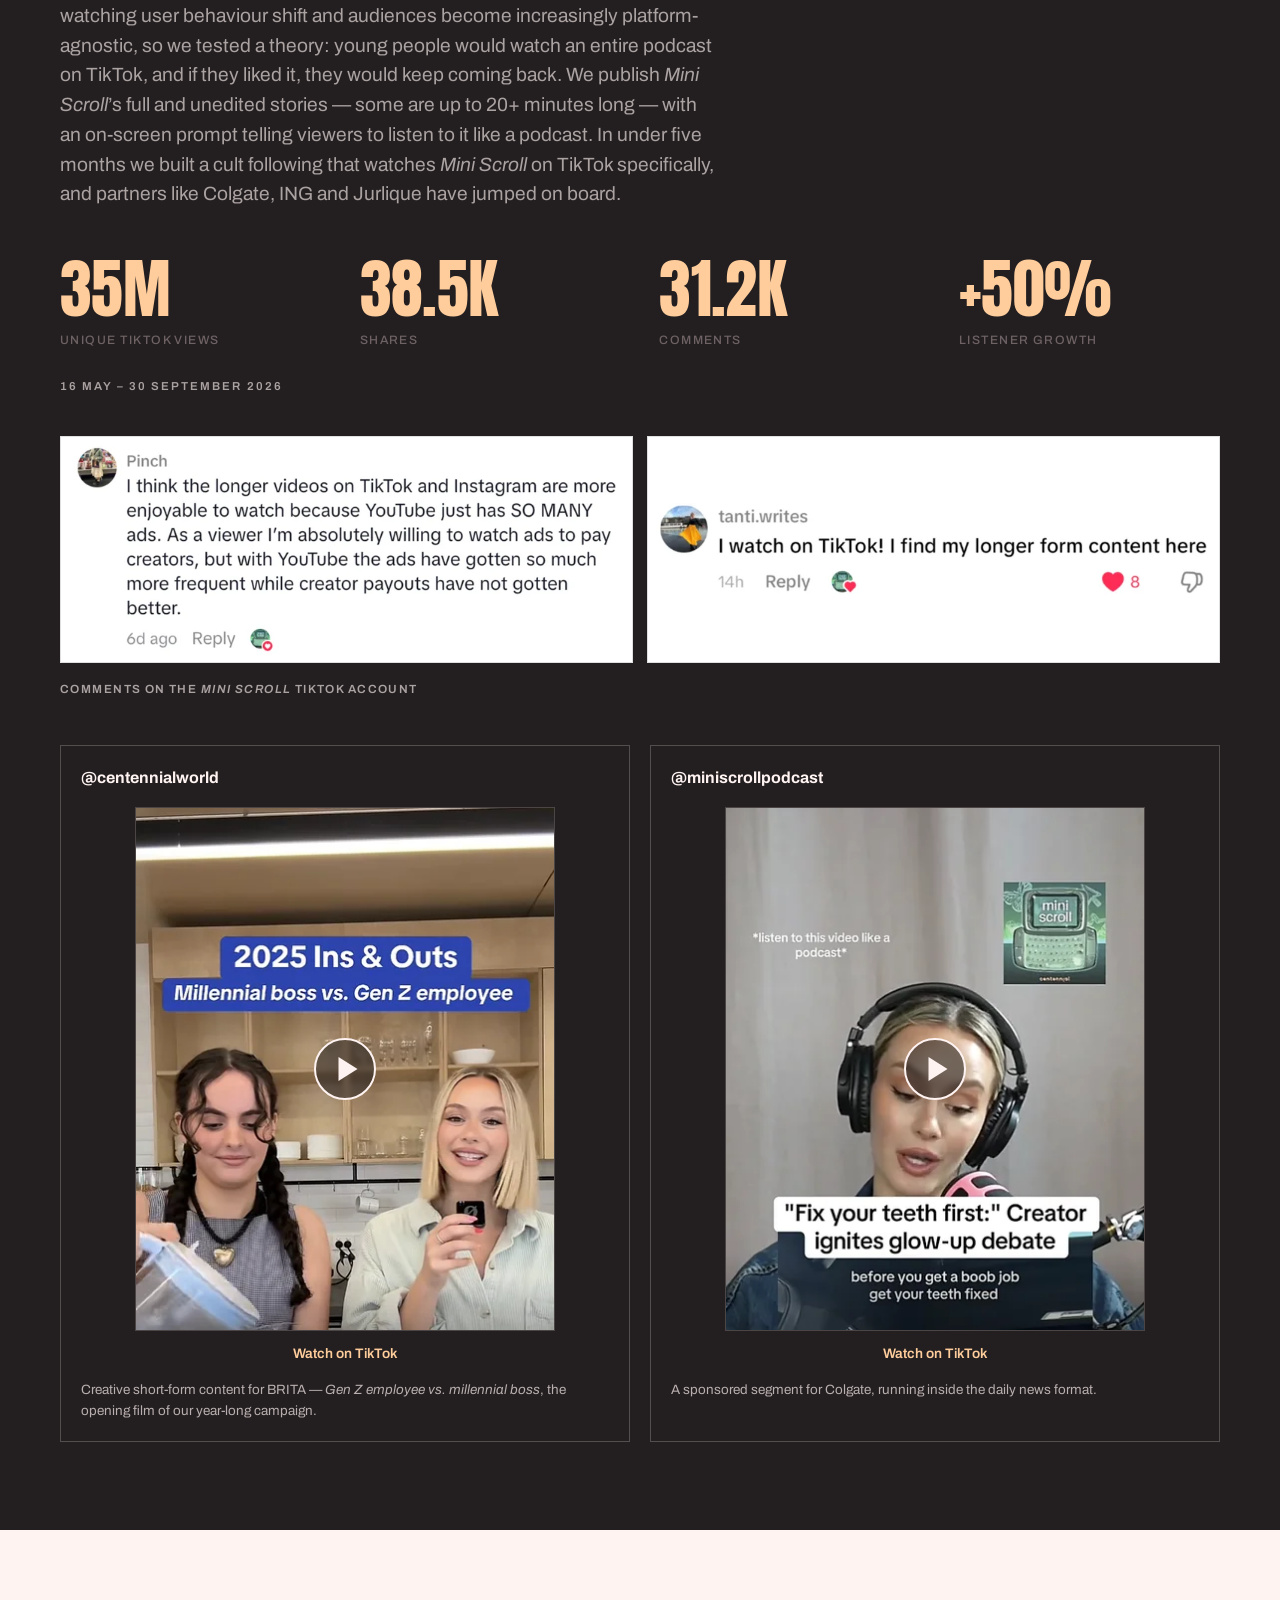
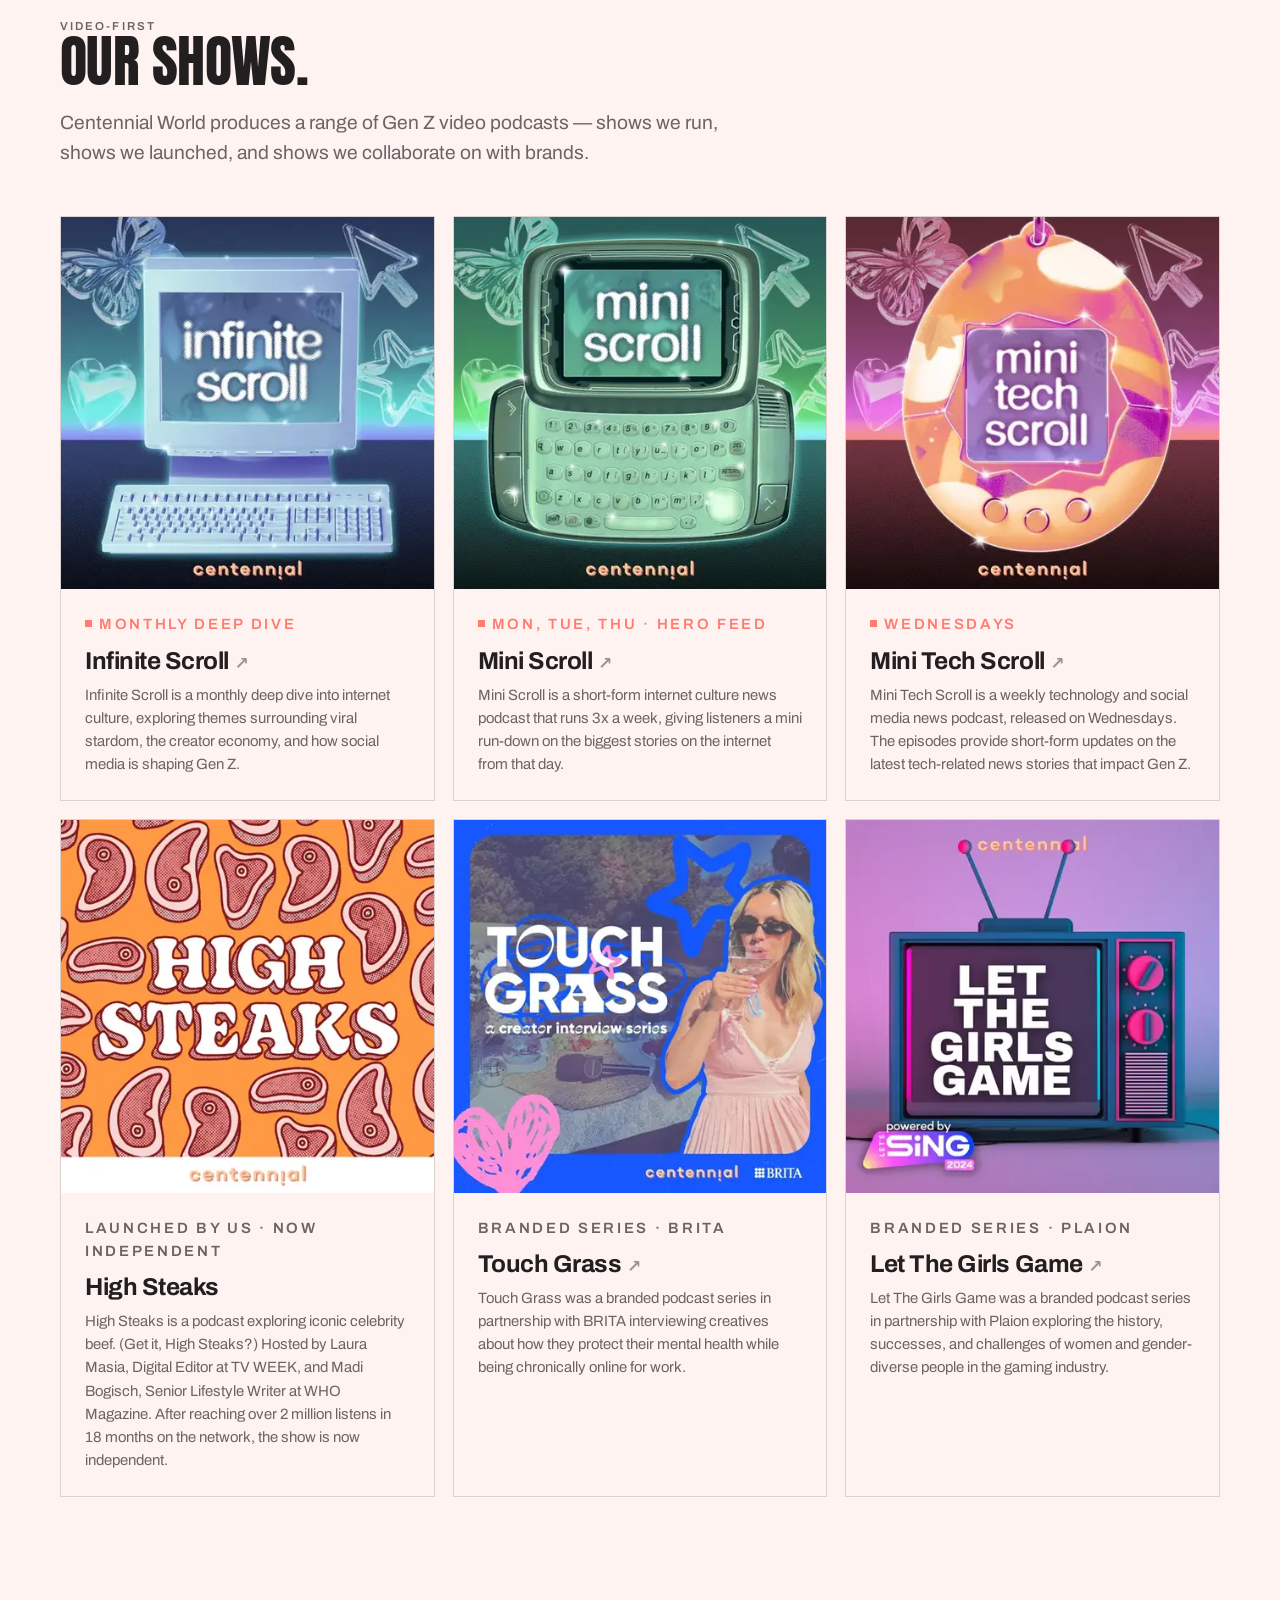
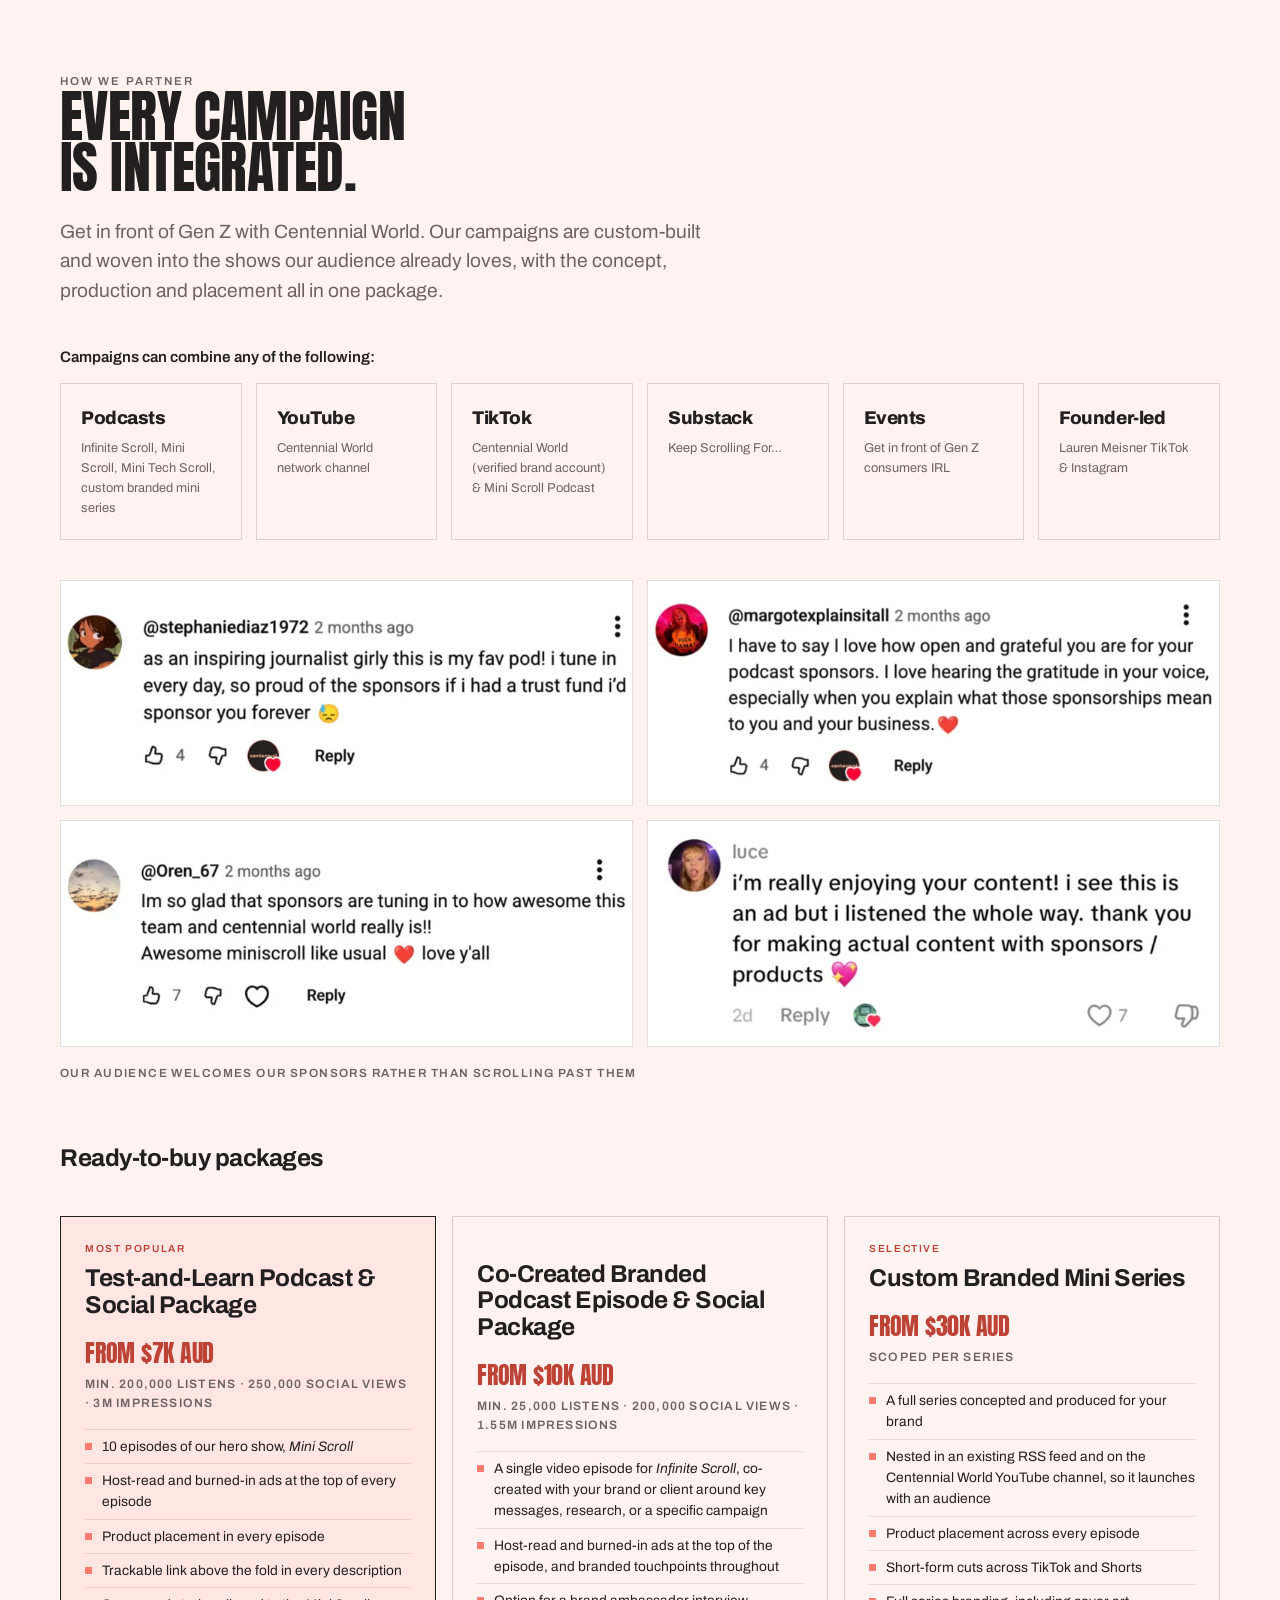
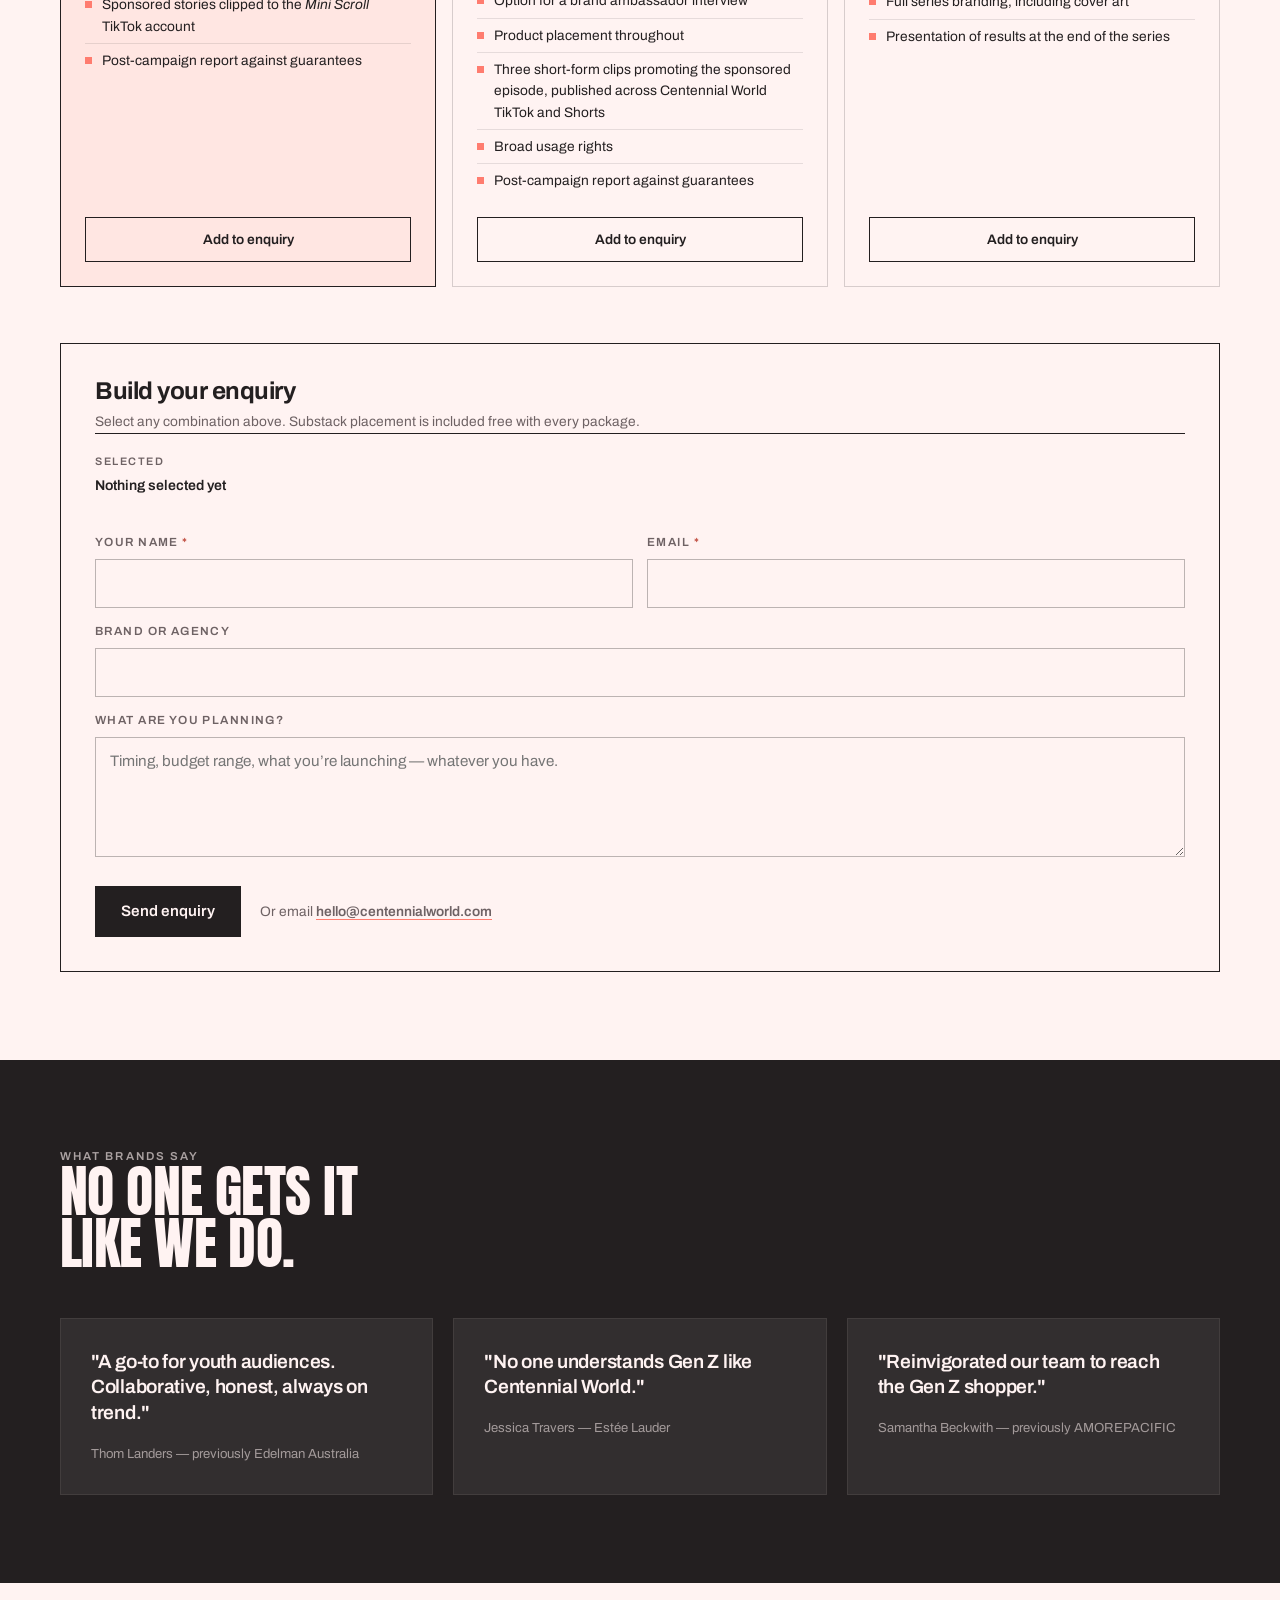
==== commit 49b46200: "fix enquiry glitch" ====
--- a/index.html
+++ b/index.html
@@ -1133,7 +1133,7 @@
   });
   if (packs.length) refresh();
 
-  /* ---- enquiry form: posts to Netlify, stays on the page ---- */
+  /* ---- enquiry form: posts to Web3Forms, stays on the page ---- */
   var frm=document.getElementById("enquiry-form"),
       frmStatus=document.getElementById("frm-status"),
       frmSend=document.getElementById("frm-send");
@@ -1188,107 +1188,6 @@
     frm.addEventListener("submit", onSubmit);
   }
 
-  /* ---- navigation without the address bar filling up with #anchors ----
-     The links still work exactly as before, and still work with JS off. All
-     this does is scroll to the section and then tidy "#work" back out of the
-     URL, so what people copy and share is the clean address. */
-  var ttReduce = matchMedia("(prefers-reduced-motion: reduce)").matches;
-  function tidyUrl(){
-    try { history.replaceState(null, "", location.pathname + location.search); } catch(err){}
-  }
-  document.addEventListener("click", function(e){
-    var a = e.target && e.target.closest ? e.target.closest("a") : null;
-    if (!a) return;
-    var href = a.getAttribute("href");
-    if (!href) return;
-
-    if (href.charAt(0) === "#" && href.length > 1){
-      var t = document.getElementById(href.slice(1));
-      if (!t) return;
-      e.preventDefault();
-      t.scrollIntoView({behavior: ttReduce ? "auto" : "smooth", block: "start"});
-      t.setAttribute("tabindex", "-1");
-      t.focus({preventScroll:true});
-      tidyUrl();
-      return;
-    }
-    // clicking the logo while already on the home page: go up, don't reload
-    if (href === "/" && (location.pathname === "/" || location.pathname === "/index.html")){
-      e.preventDefault();
-      scrollTo({top:0, behavior: ttReduce ? "auto" : "smooth"});
-      tidyUrl();
-    }
-  });
-
-  /* ---- package picker: multi-select, prefilled enquiry, no backend ---- */
-  var packs=[].slice.call(document.querySelectorAll(".pack")),
-      sumPack=document.getElementById("sum-pack"),
-      mail=document.getElementById("enquire");
-  function refresh(){
-    var on = packs.filter(function(c){ return c.getAttribute("aria-selected")==="true"; }),
-        names = on.map(function(c){ return c.dataset.pack; });
-
-    sumPack.textContent = names.length ? names.join(", ") : "Nothing selected yet";
-
-    var picked = names.length ? names.join(", ") : "";
-    var hidden = document.getElementById("field-interested");
-    if (hidden) hidden.value = picked;
-
-    if (mail){
-      var body="Hi Centennial World,\n\nWe'd like to talk about a campaign.\n\n"+
-               "Interested in: "+(picked||"not sure yet")+"\n"+
-               "\nBrand:\nTiming:\nBudget range:\n\nThanks,\n";
-      mail.href="mailto:hello@centennialworld.com?subject="+
-        encodeURIComponent("Campaign enquiry"+(names.length?" \u2014 "+names.join(", "):""))+
-        "&body="+encodeURIComponent(body);
-    }
-  }
-  packs.forEach(function(c){
-    c.querySelector(".pick").addEventListener("click", function(){
-      var on = c.getAttribute("aria-selected")==="true";
-      c.setAttribute("aria-selected", on ? "false" : "true");
-      c.querySelector(".pick").textContent = on ? "Add to enquiry" : "Added \u2713";
-      refresh();
-    });
-  });
-  if (packs.length) refresh();
-
-  /* ---- enquiry form: posts to Netlify, stays on the page ---- */
-  var frm=document.getElementById("enquiry-form"),
-      frmStatus=document.getElementById("frm-status"),
-      frmSend=document.getElementById("frm-send");
-  if (frm && frmStatus){
-    frm.addEventListener("submit", function(e){
-      e.preventDefault();
-      frmStatus.className="frm-status";
-      frmSend.disabled=true; frmSend.textContent="Sending\u2026";
-      fetch(frm.getAttribute("action")||"/", {
-        method:"POST",
-        headers:{"Accept":"application/json"},
-        body:new FormData(frm)
-      }).then(function(r){
-        if(!r.ok) throw new Error(r.status);
-        return r.json().catch(function(){ return {success:"true"}; });
-      }).then(function(j){
-        if(j && String(j.success)==="false") throw new Error(j.message||"rejected");
-        frmStatus.className="frm-status ok";
-        frmStatus.textContent="Thanks \u2014 that\u2019s with us. We\u2019ll come back to you shortly.";
-        frm.reset();
-        // the picker selections are cleared along with the form
-        document.querySelectorAll('.pack[aria-selected="true"]').forEach(function(c){
-          c.setAttribute("aria-selected","false");
-          c.querySelector(".pick").textContent="Add to enquiry";
-        });
-        if (typeof refresh === "function") refresh();
-      }).catch(function(){
-        frmStatus.className="frm-status err";
-        frmStatus.innerHTML='That didn\u2019t send. Please email <a href="mailto:hello@centennialworld.com">hello@centennialworld.com</a> instead.';
-      }).then(function(){
-        frmSend.disabled=false; frmSend.textContent="Send enquiry";
-      });
-    });
-  }
-
   /* ---- highlight the section currently in view ---- */
   var navTargets = ["find","work","audience","shows","formats"];
   var navAnchors = {};
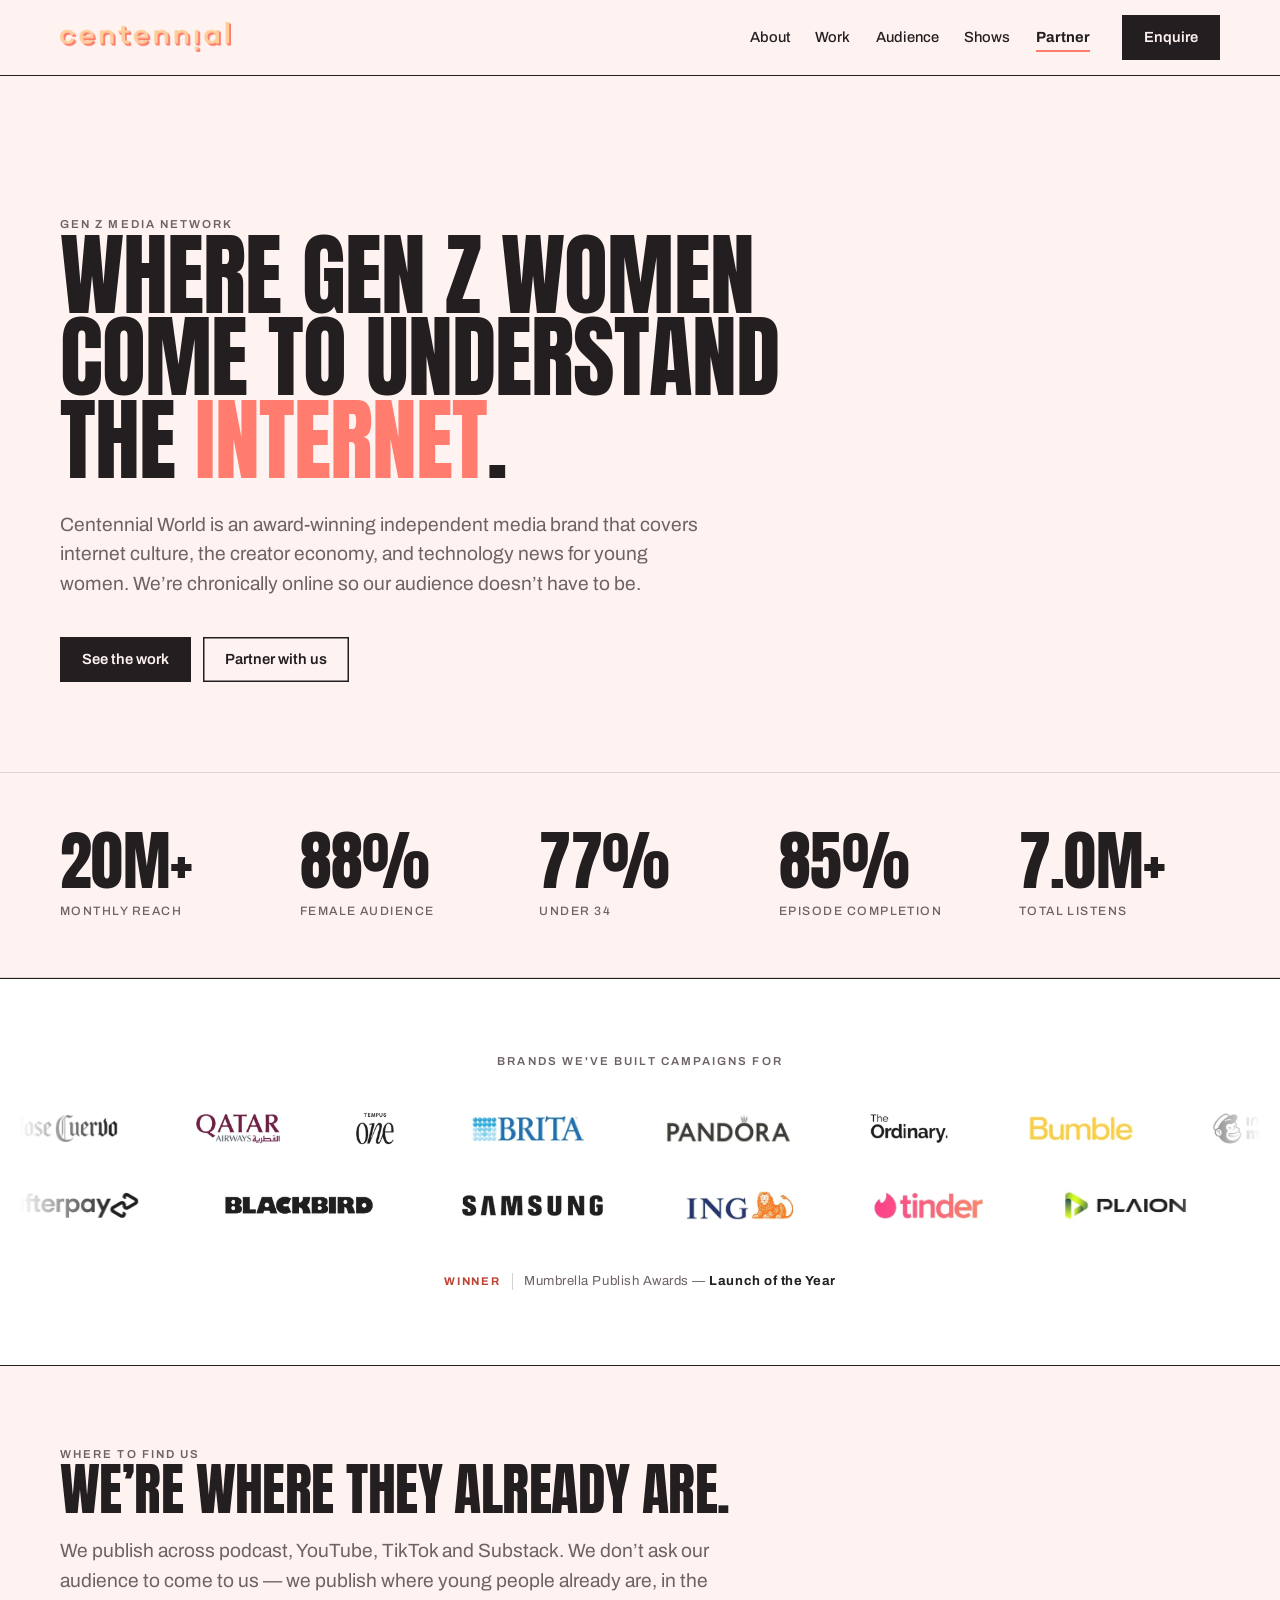
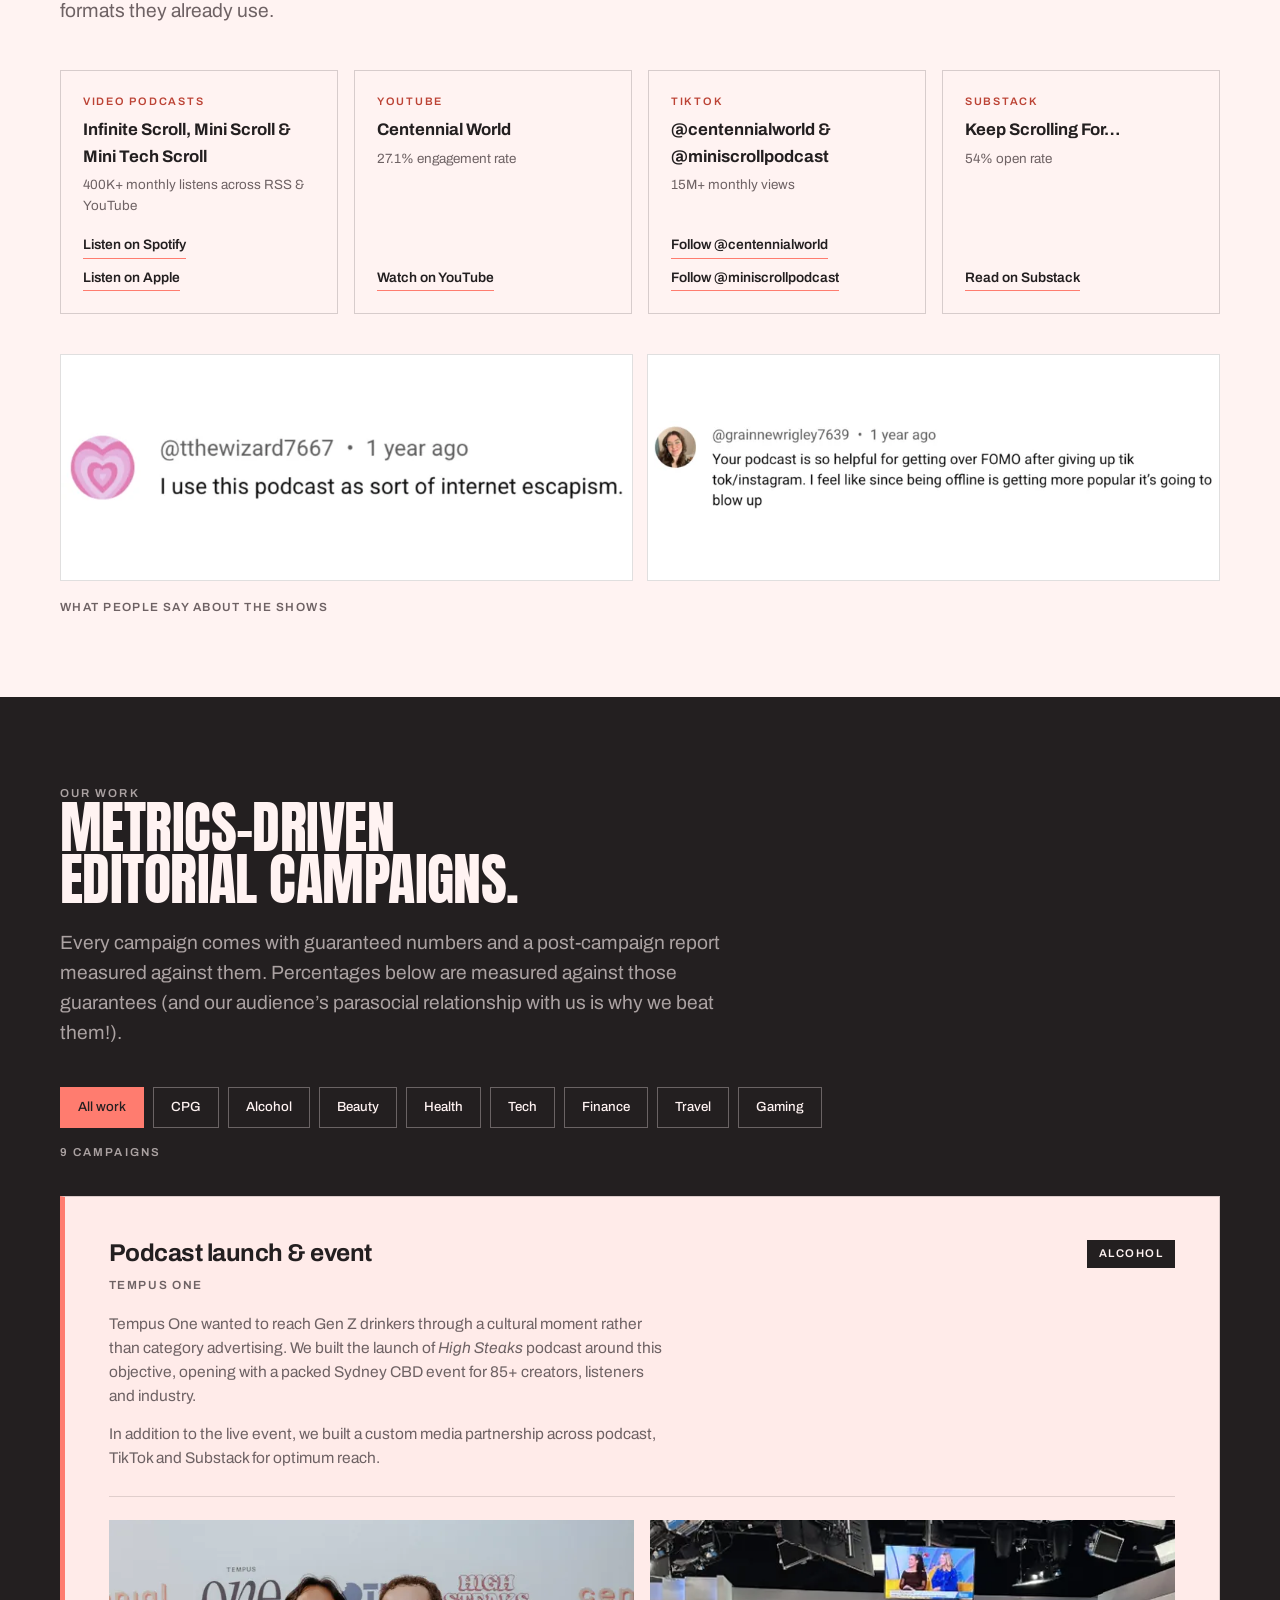
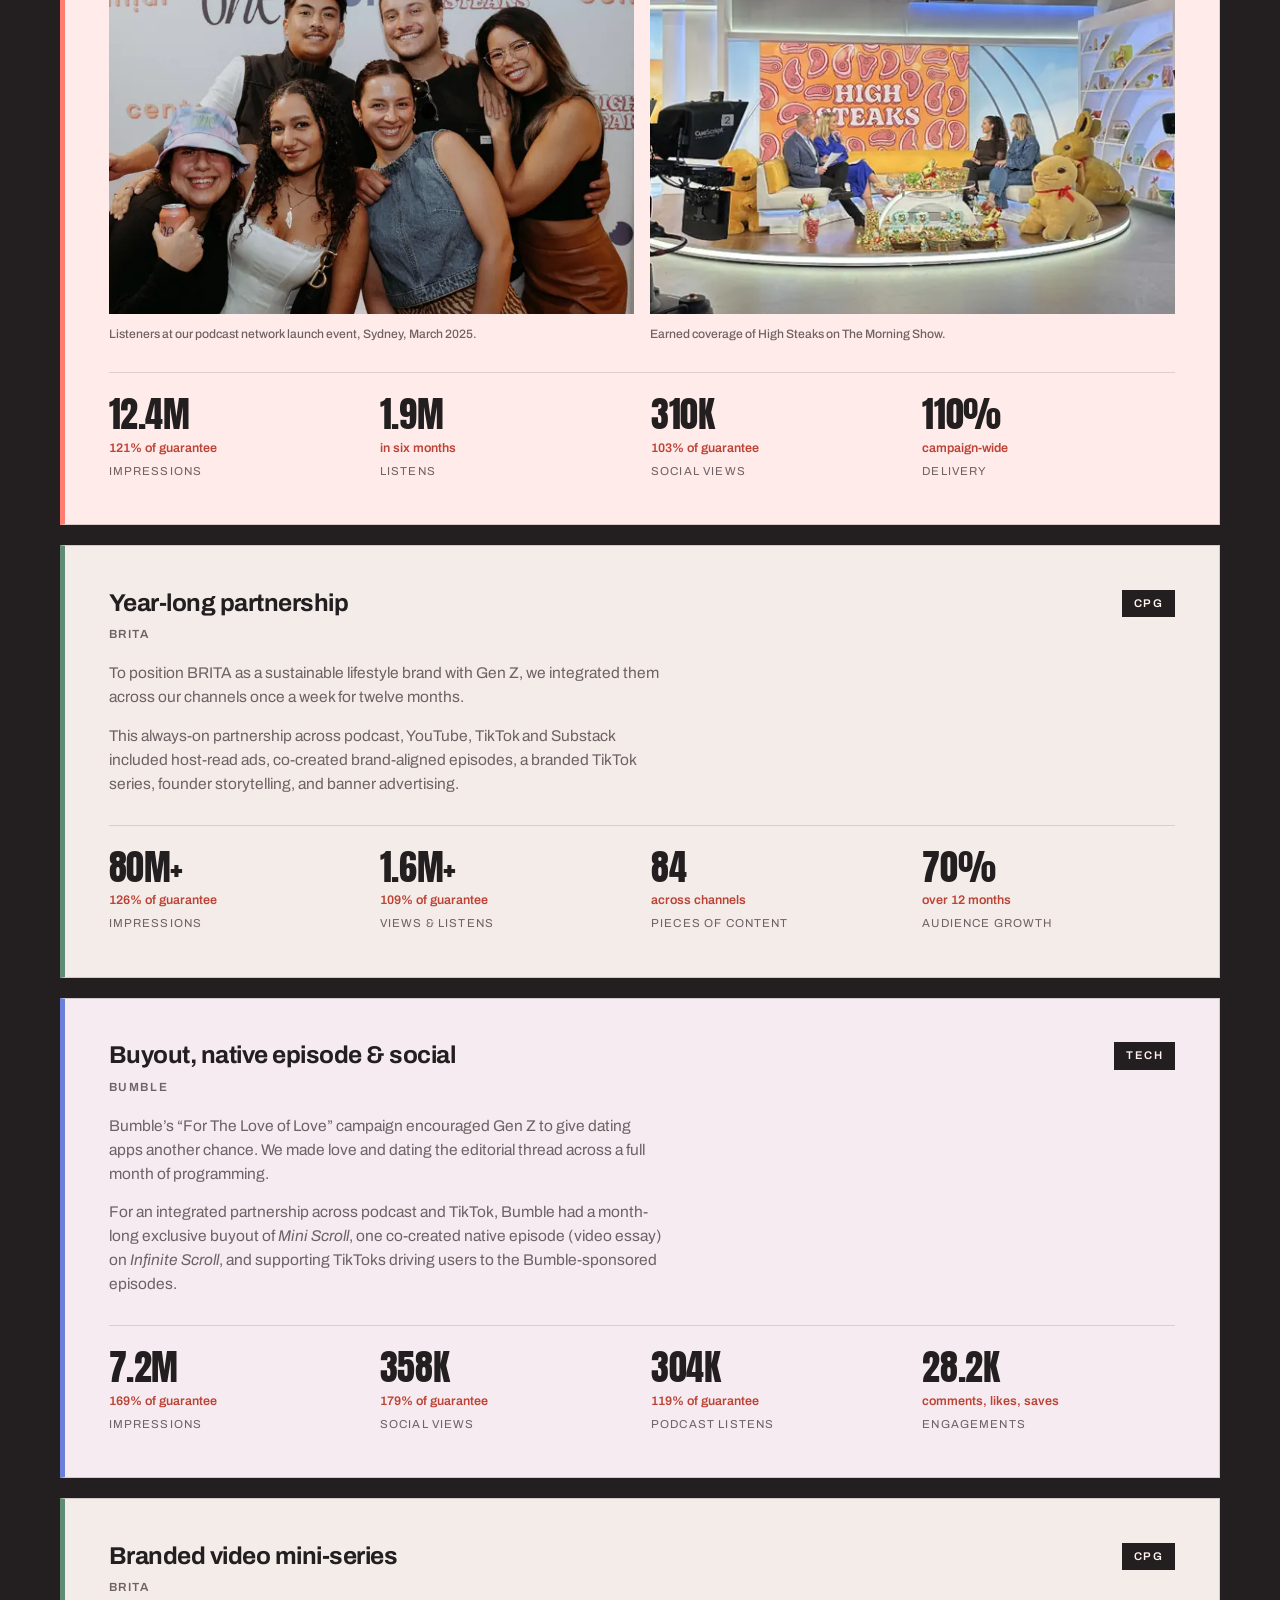
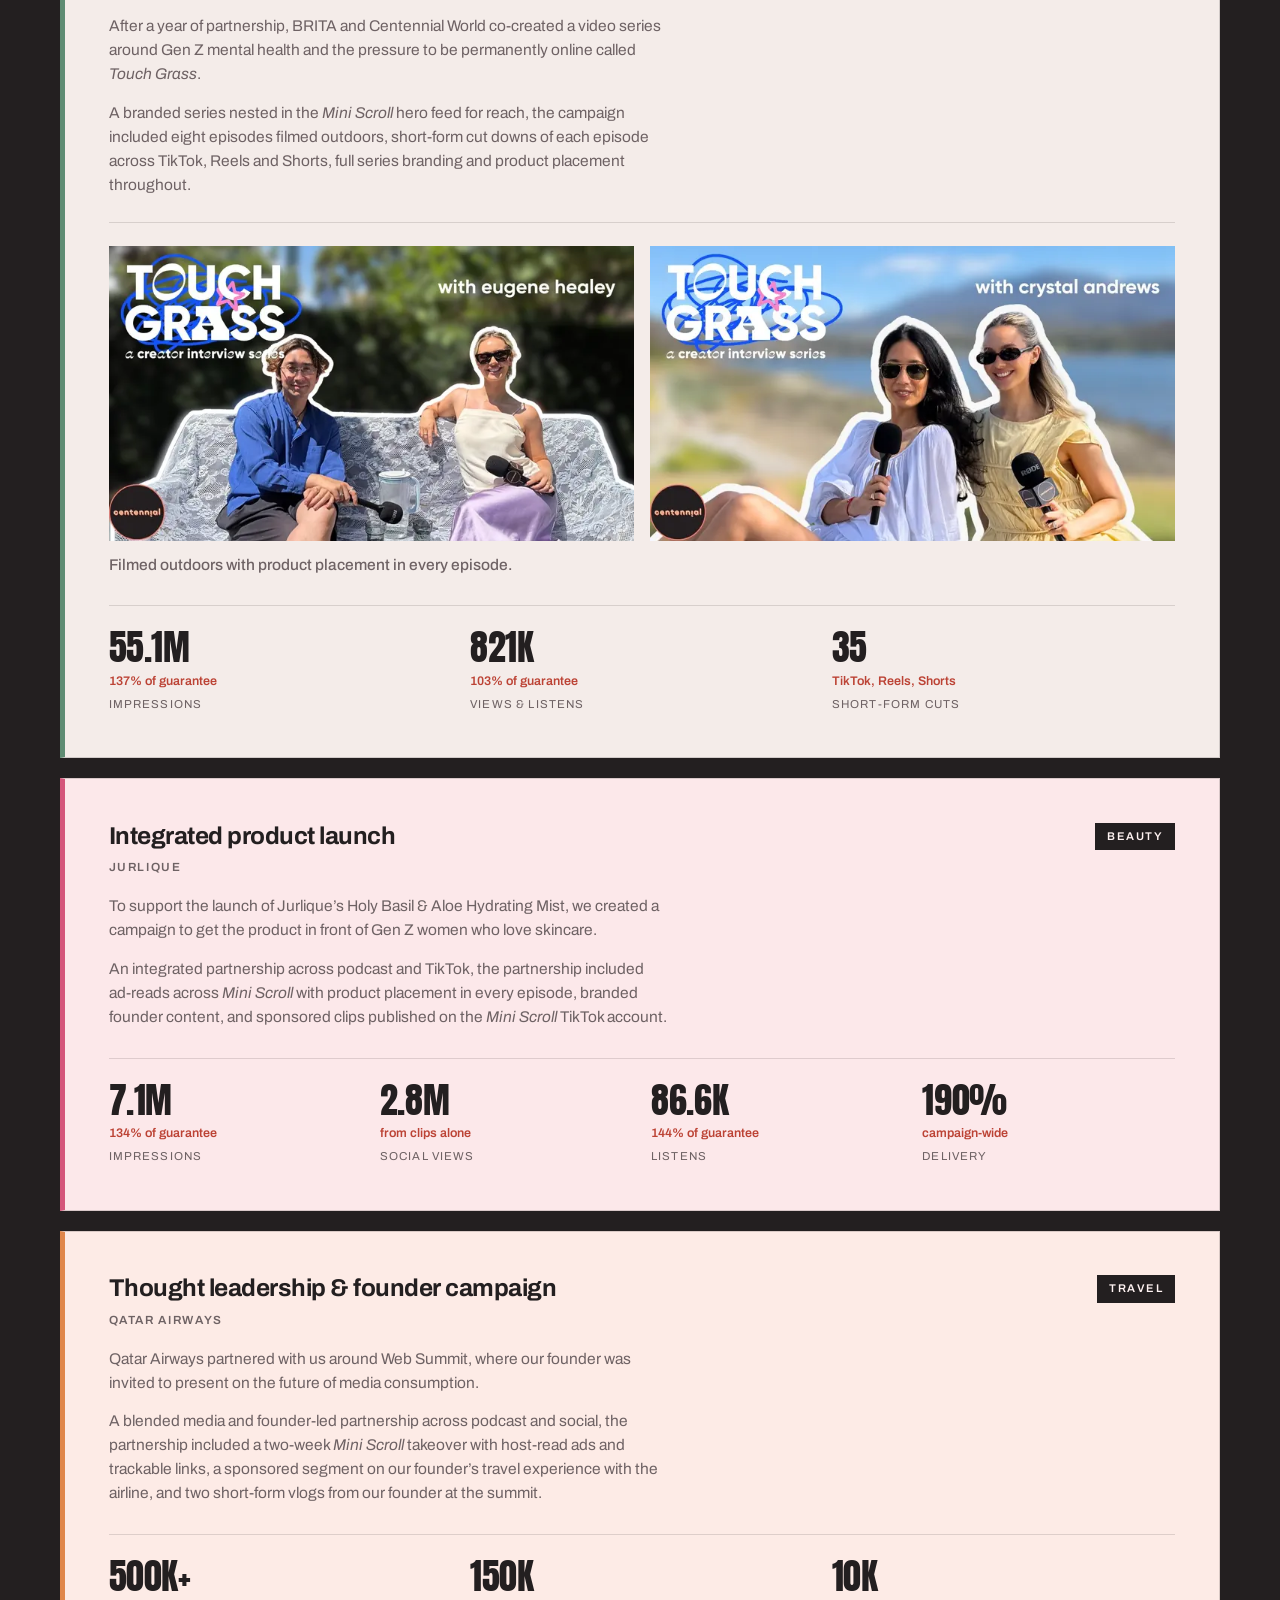
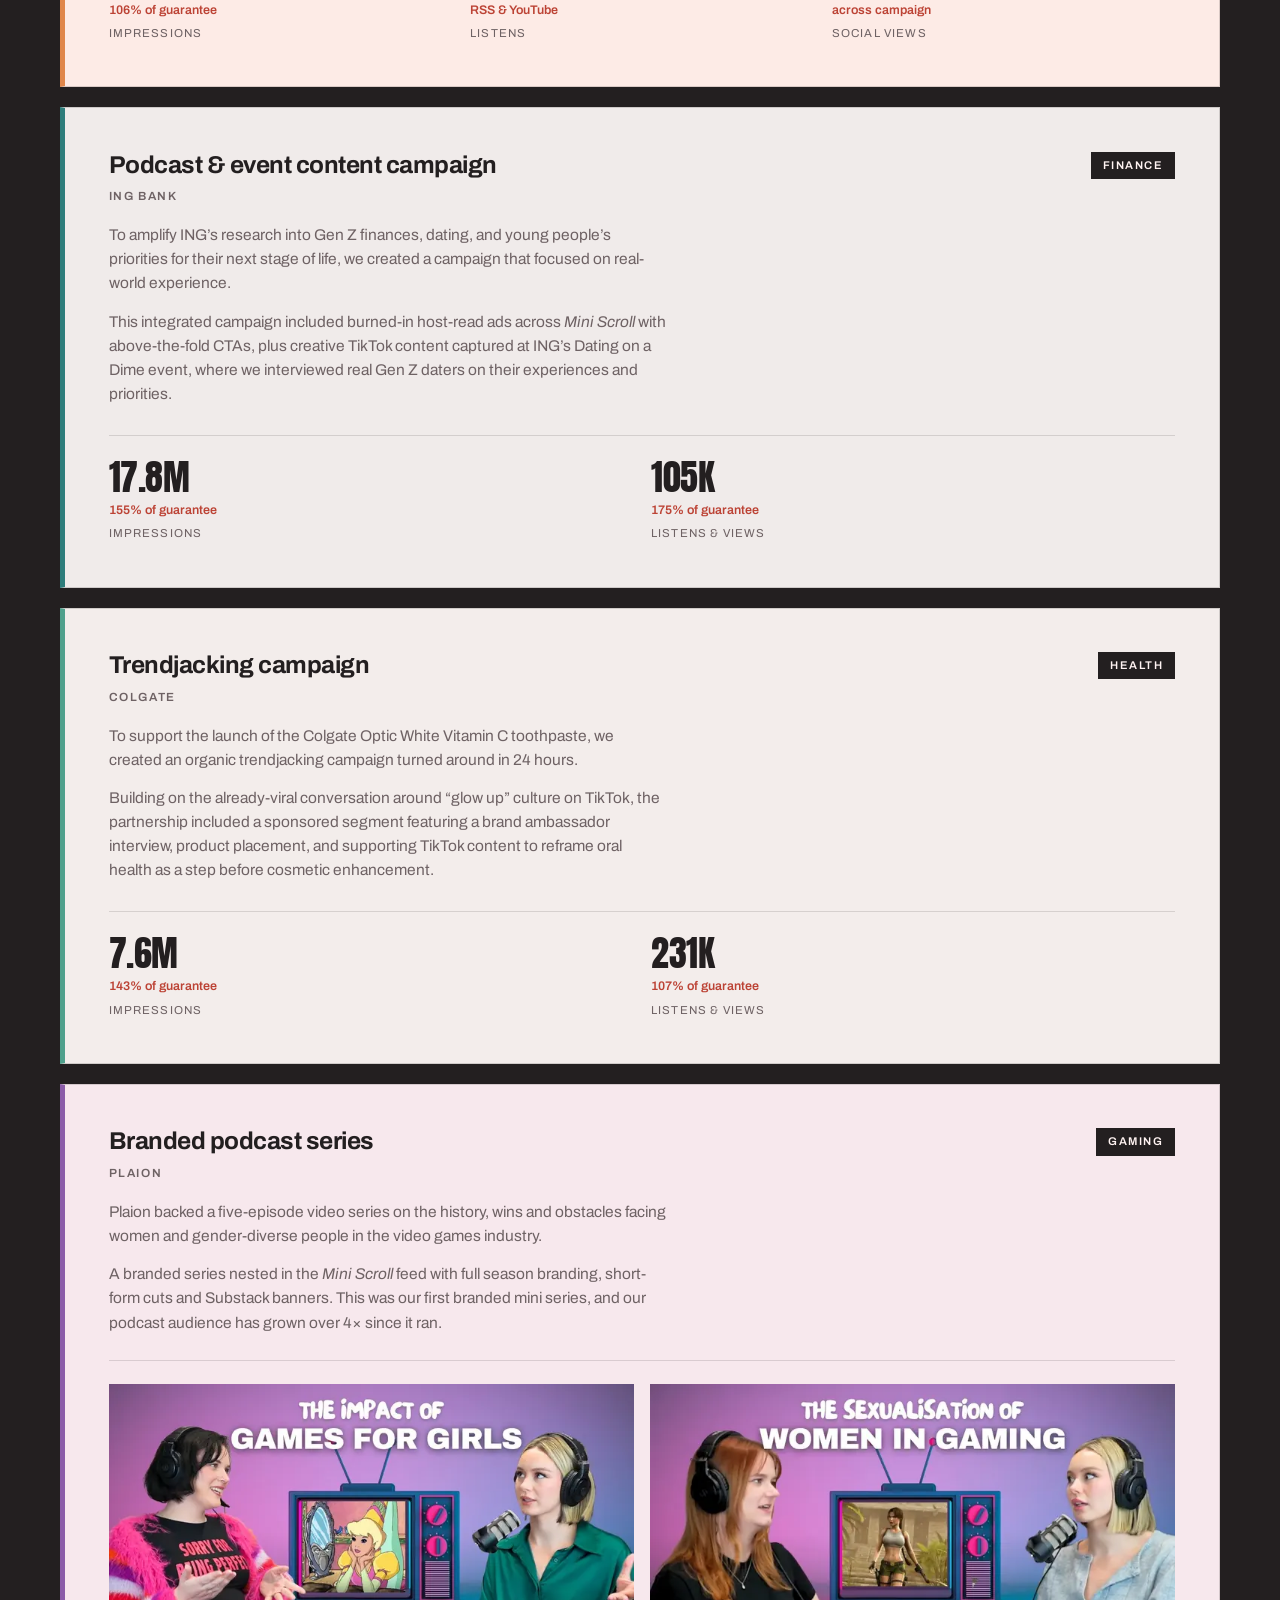
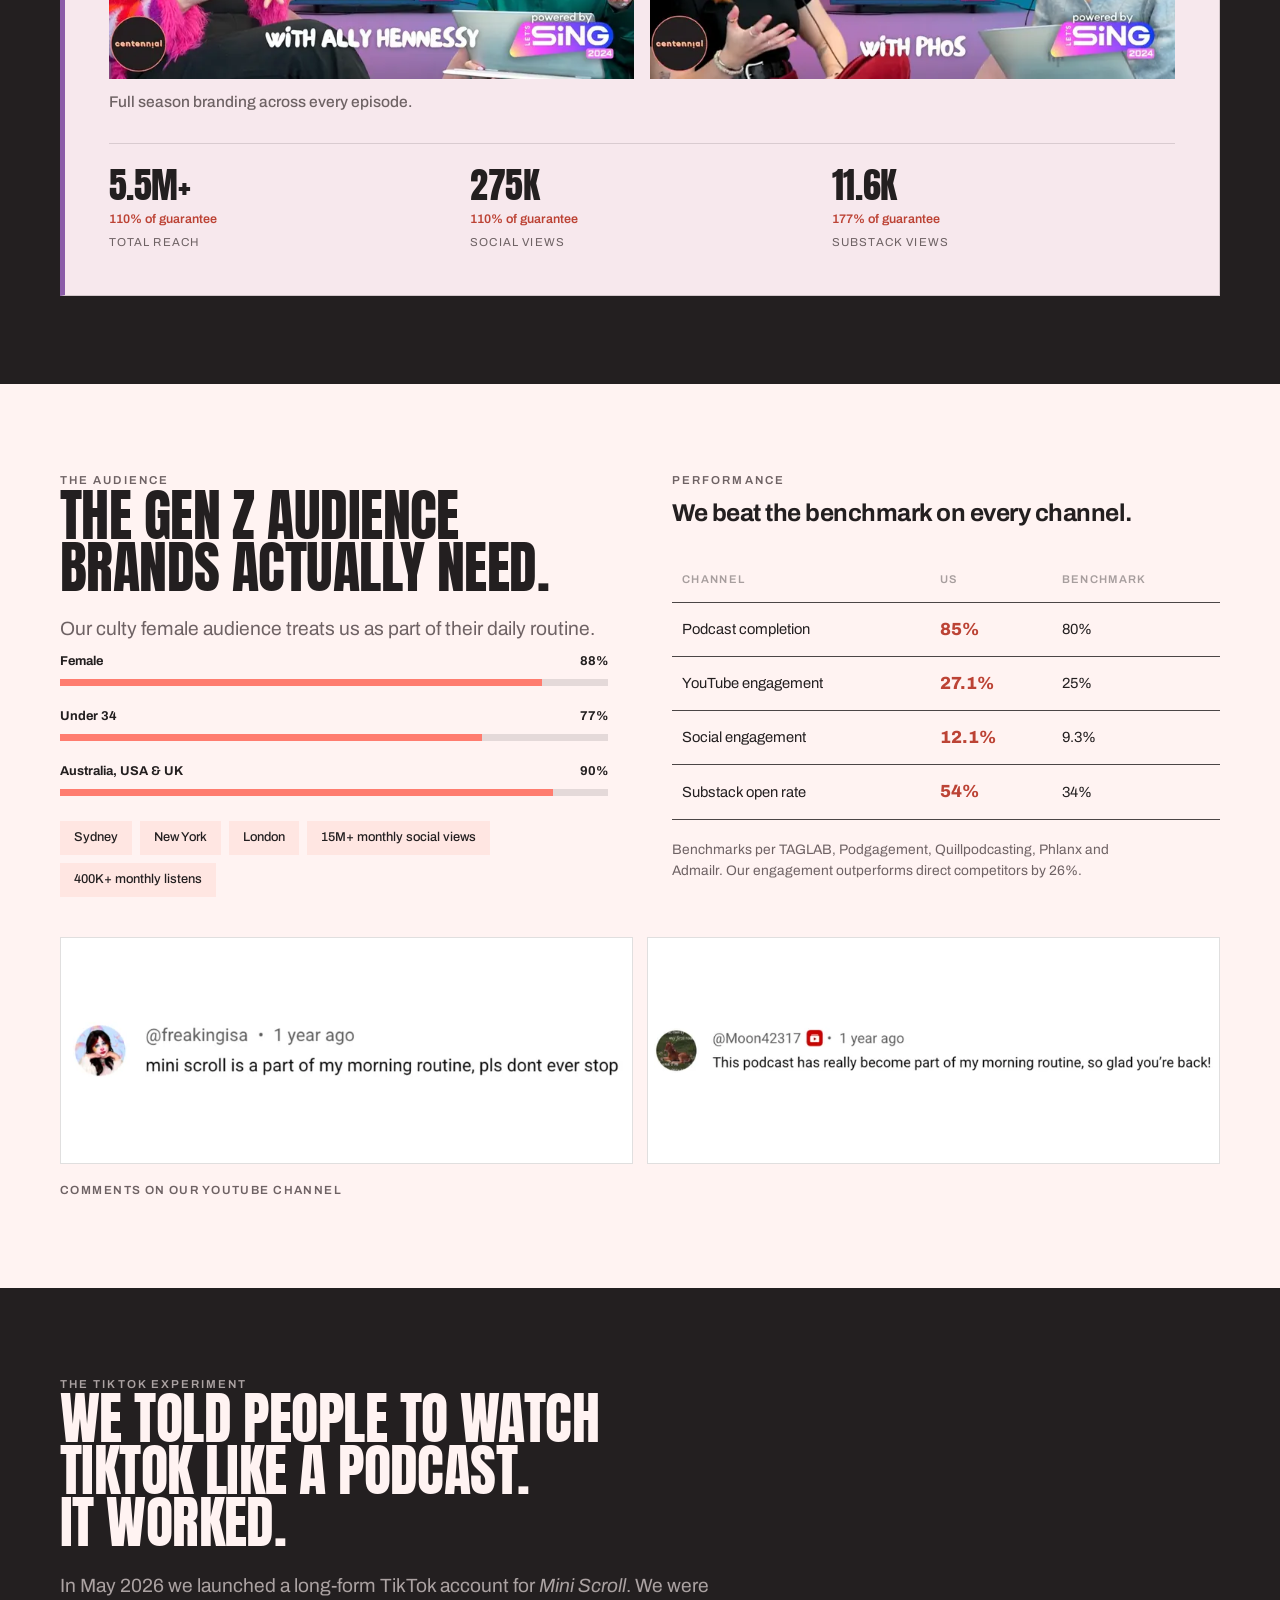
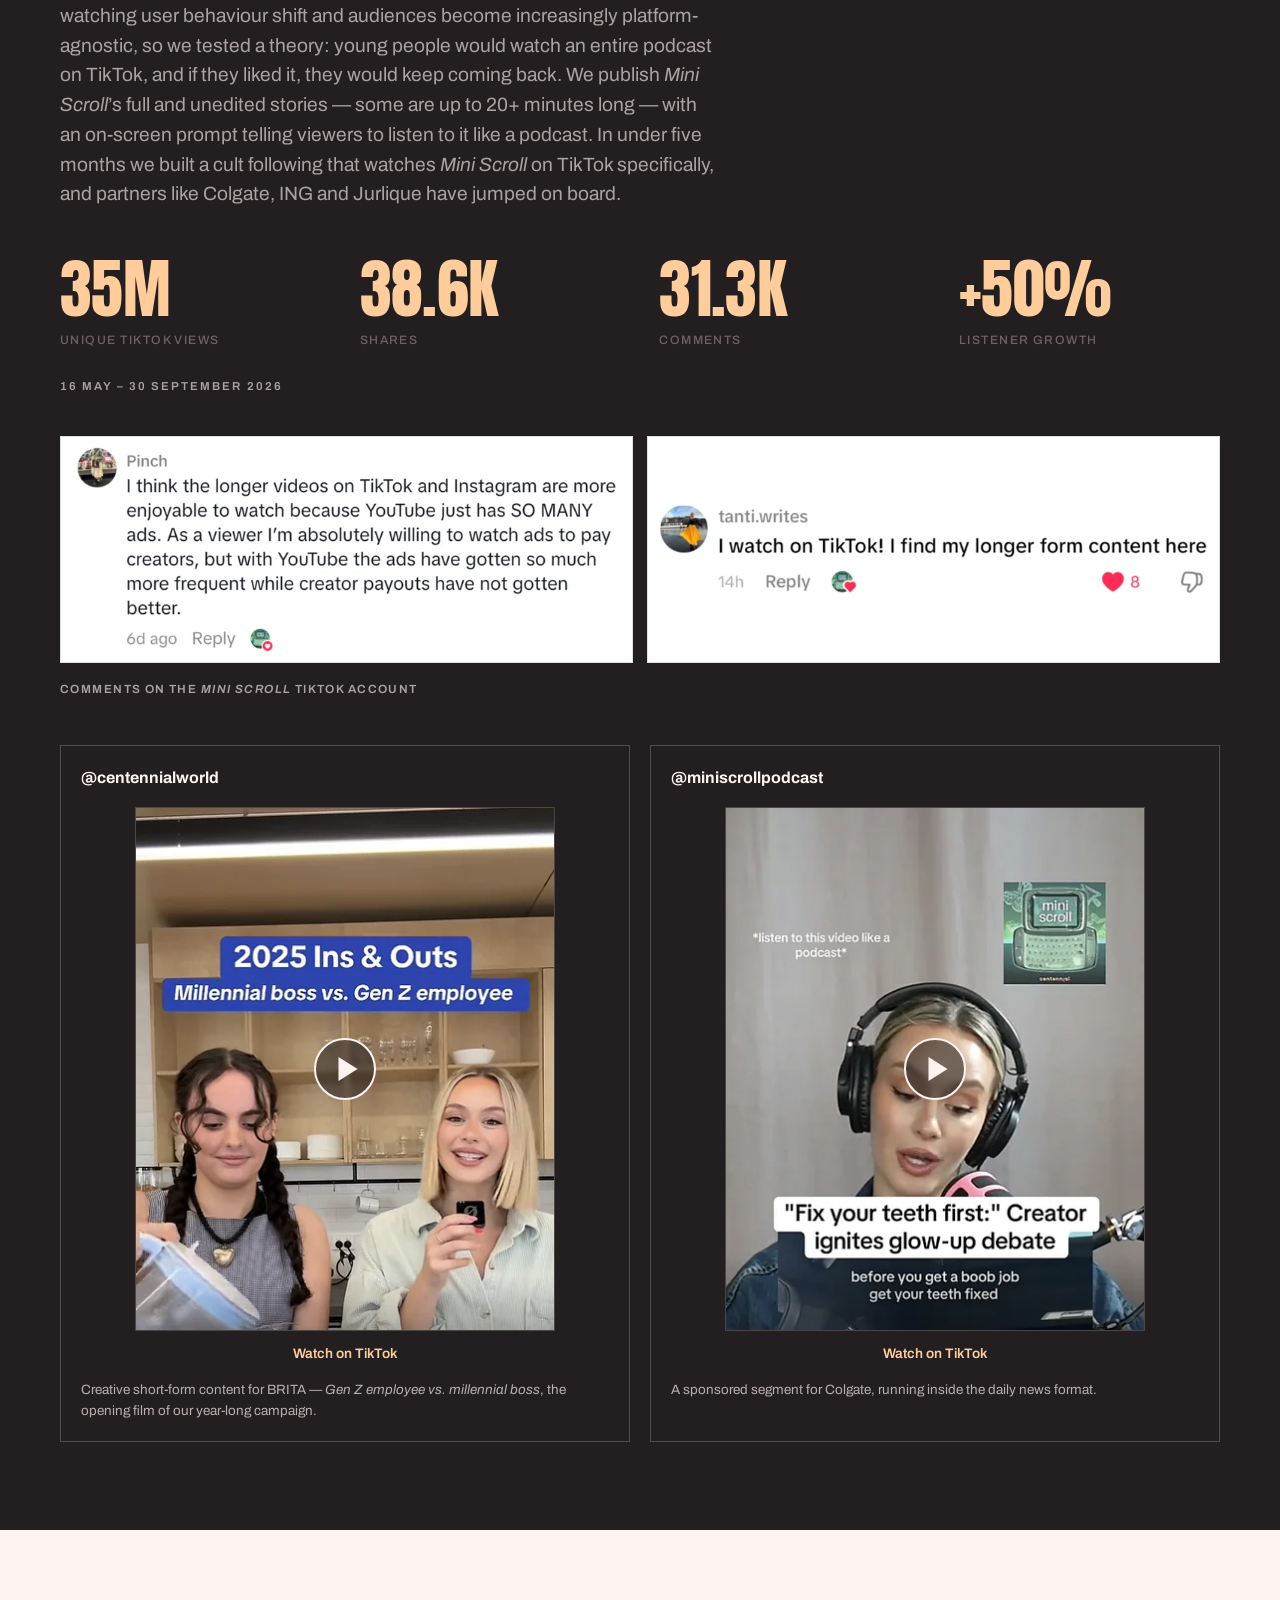
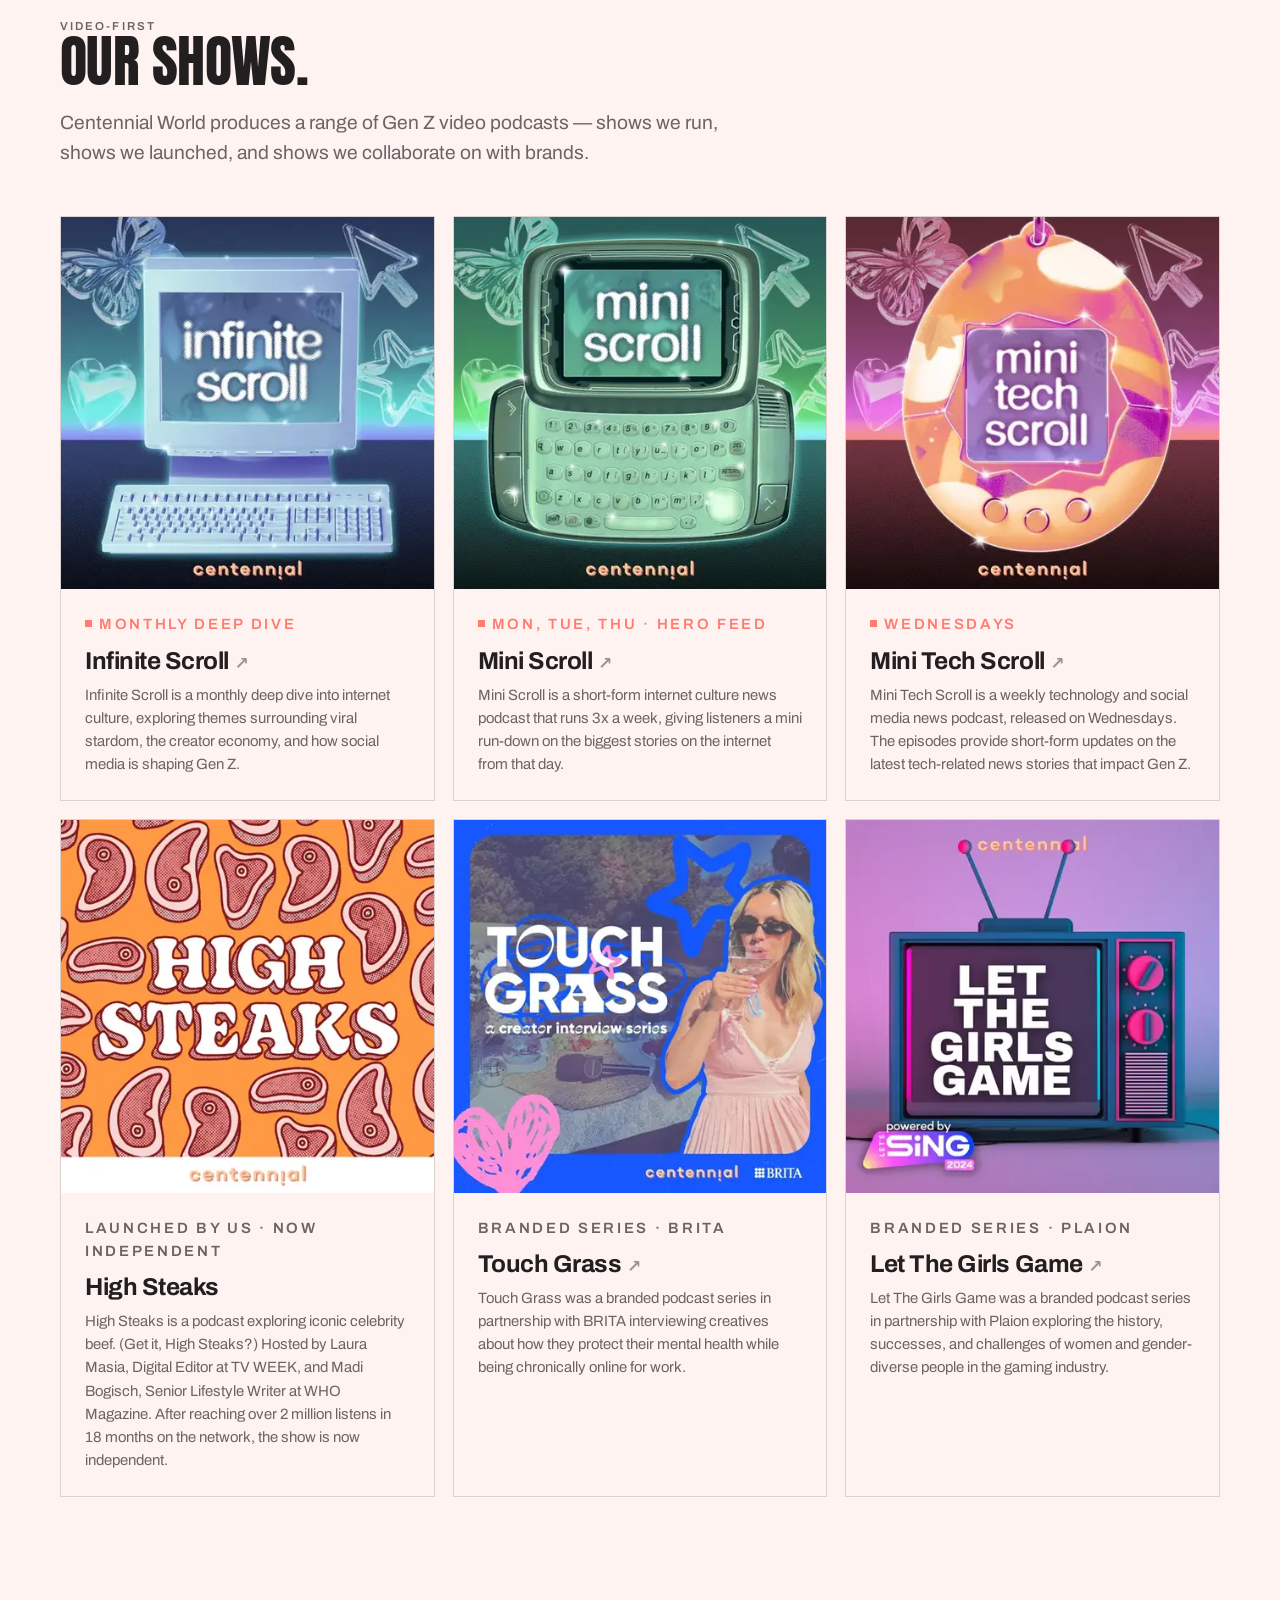
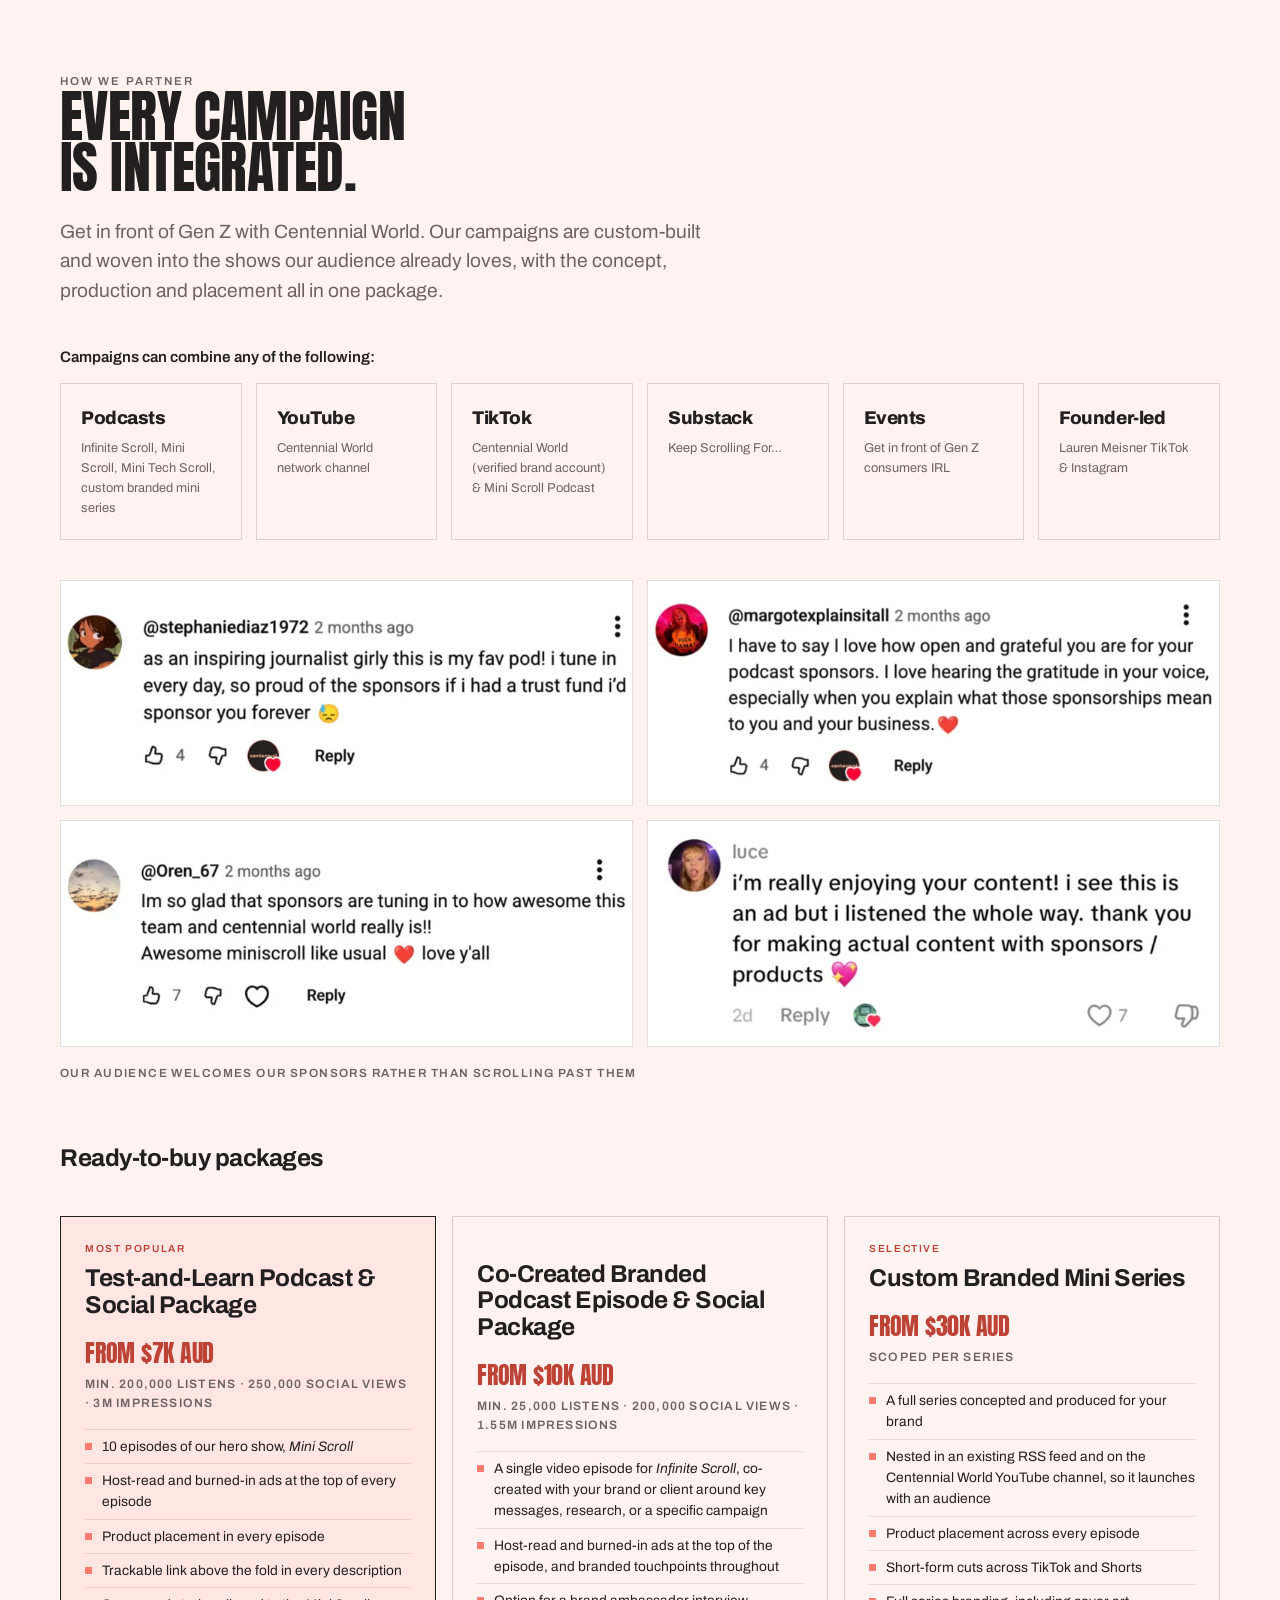
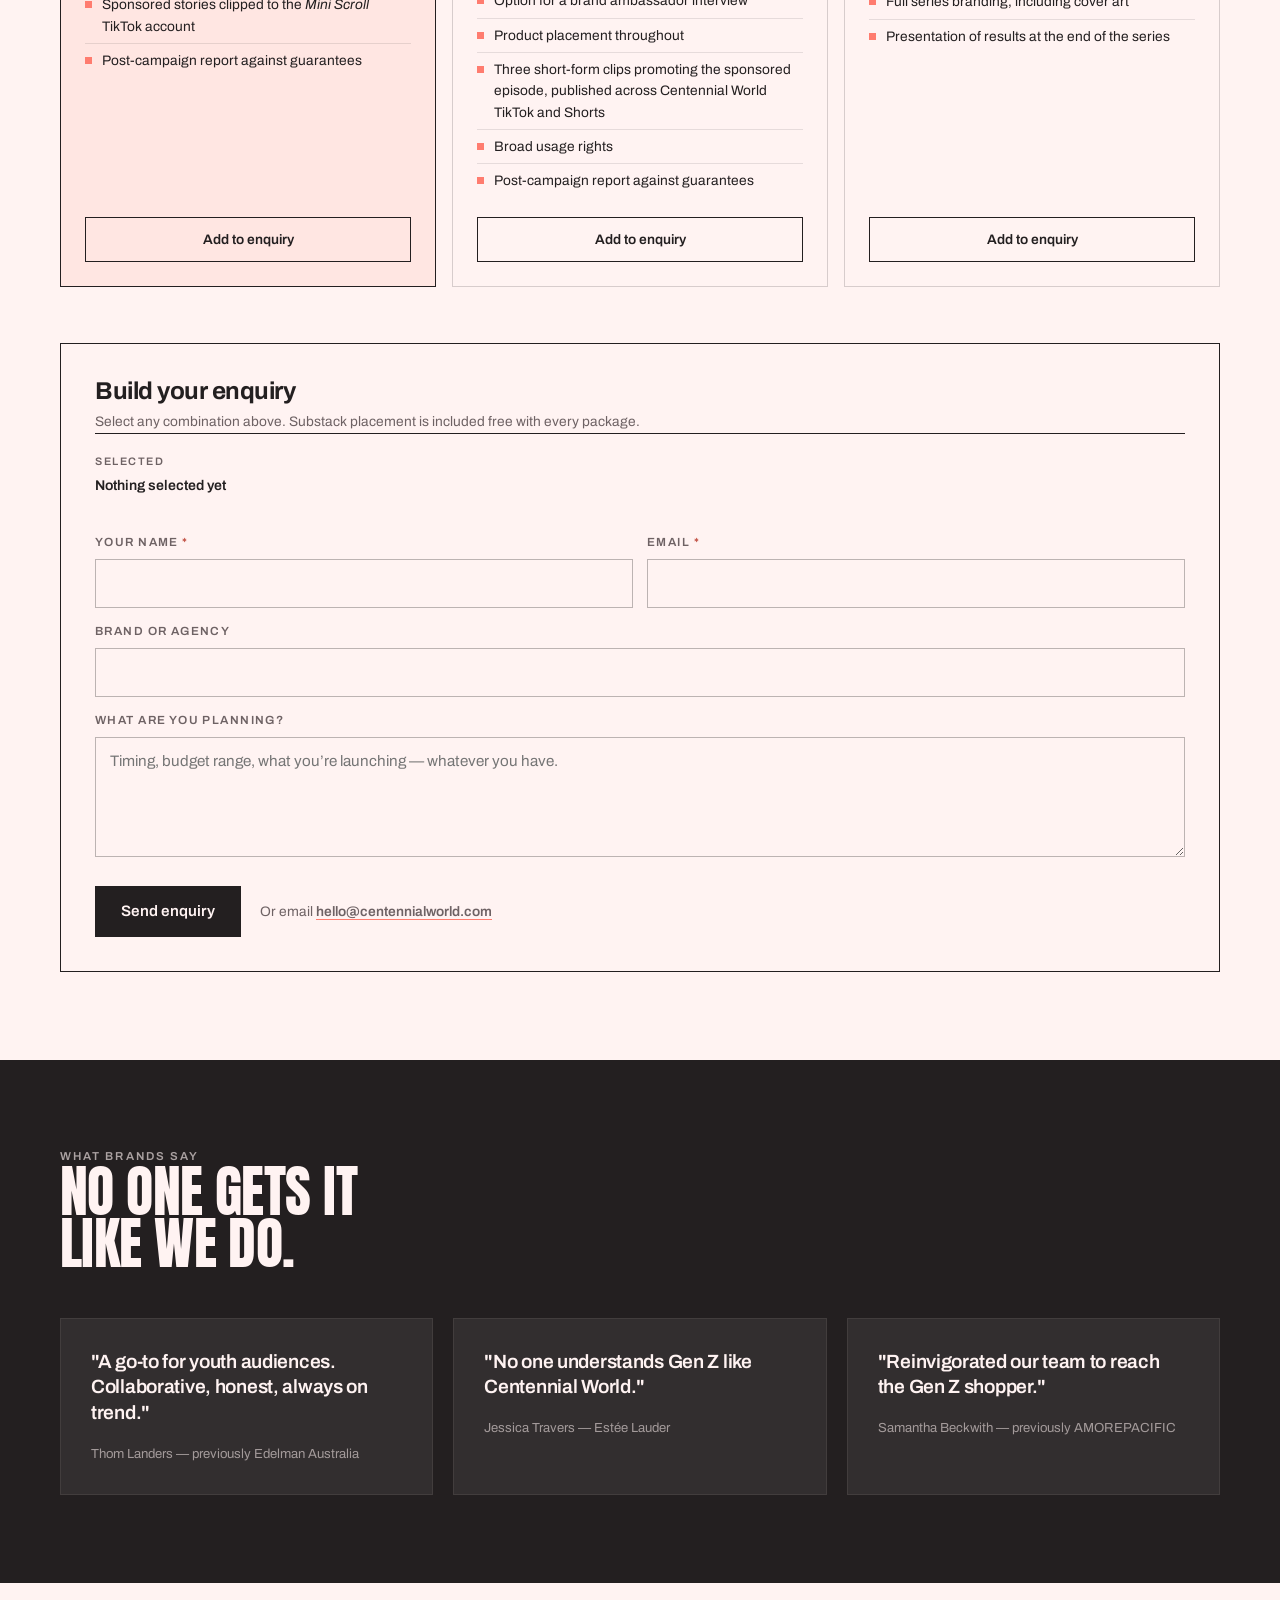
==== commit 82ee1200: "update listens podcast total" ====
--- a/index.html
+++ b/index.html
@@ -560,7 +560,7 @@
     <div class="rv" style="--i:1"><span class="num" data-count="88" data-suffix="%">0</span><p>Female audience</p></div>
     <div class="rv" style="--i:2"><span class="num" data-count="77" data-suffix="%">0</span><p>Under 34</p></div>
     <div class="rv" style="--i:3"><span class="num" data-count="85" data-suffix="%">0</span><p>Episode completion</p></div>
-    <div class="rv" style="--i:4"><span class="num" data-count="6.5" data-suffix="M+" data-dec="1">0</span><p>Total listens</p></div>
+    <div class="rv" style="--i:4"><span class="num" data-count="7" data-suffix="M+" data-dec="1">0</span><p>Total listens</p></div>
   </div>
 </section>
 
